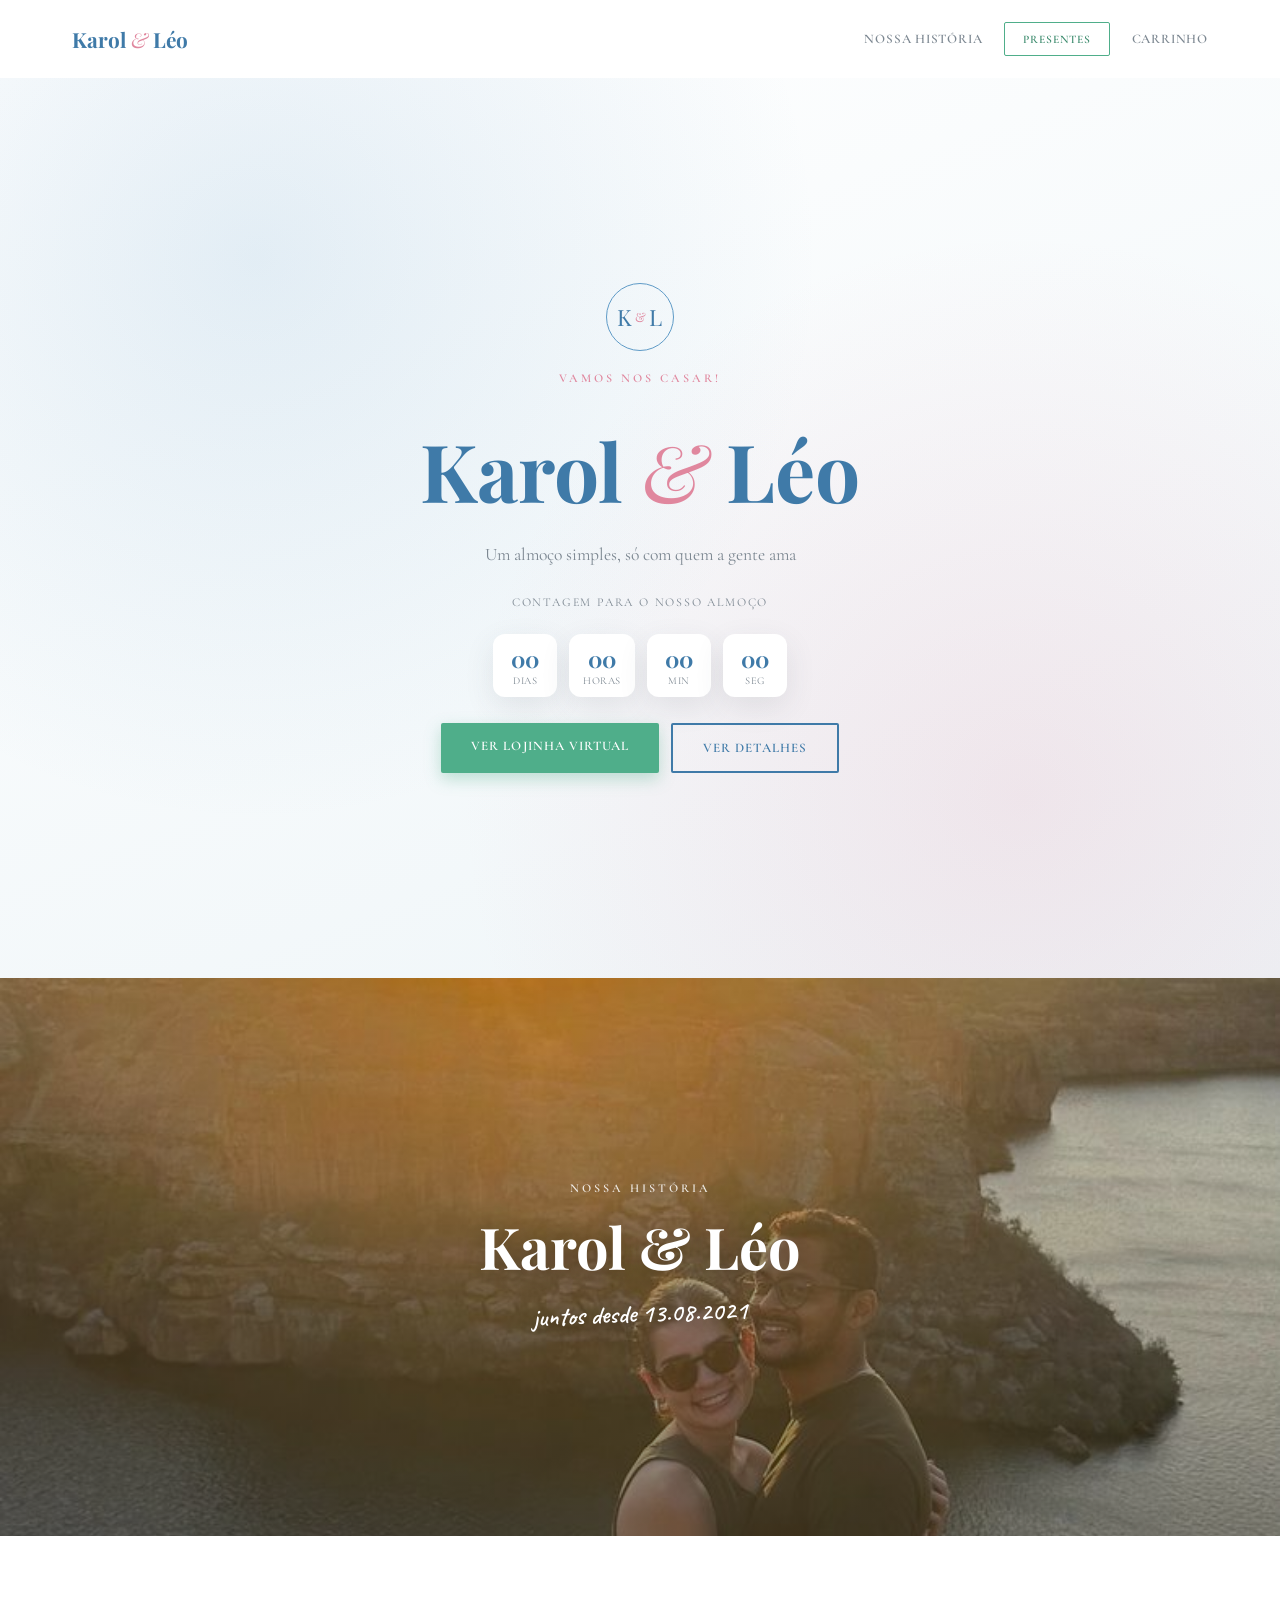
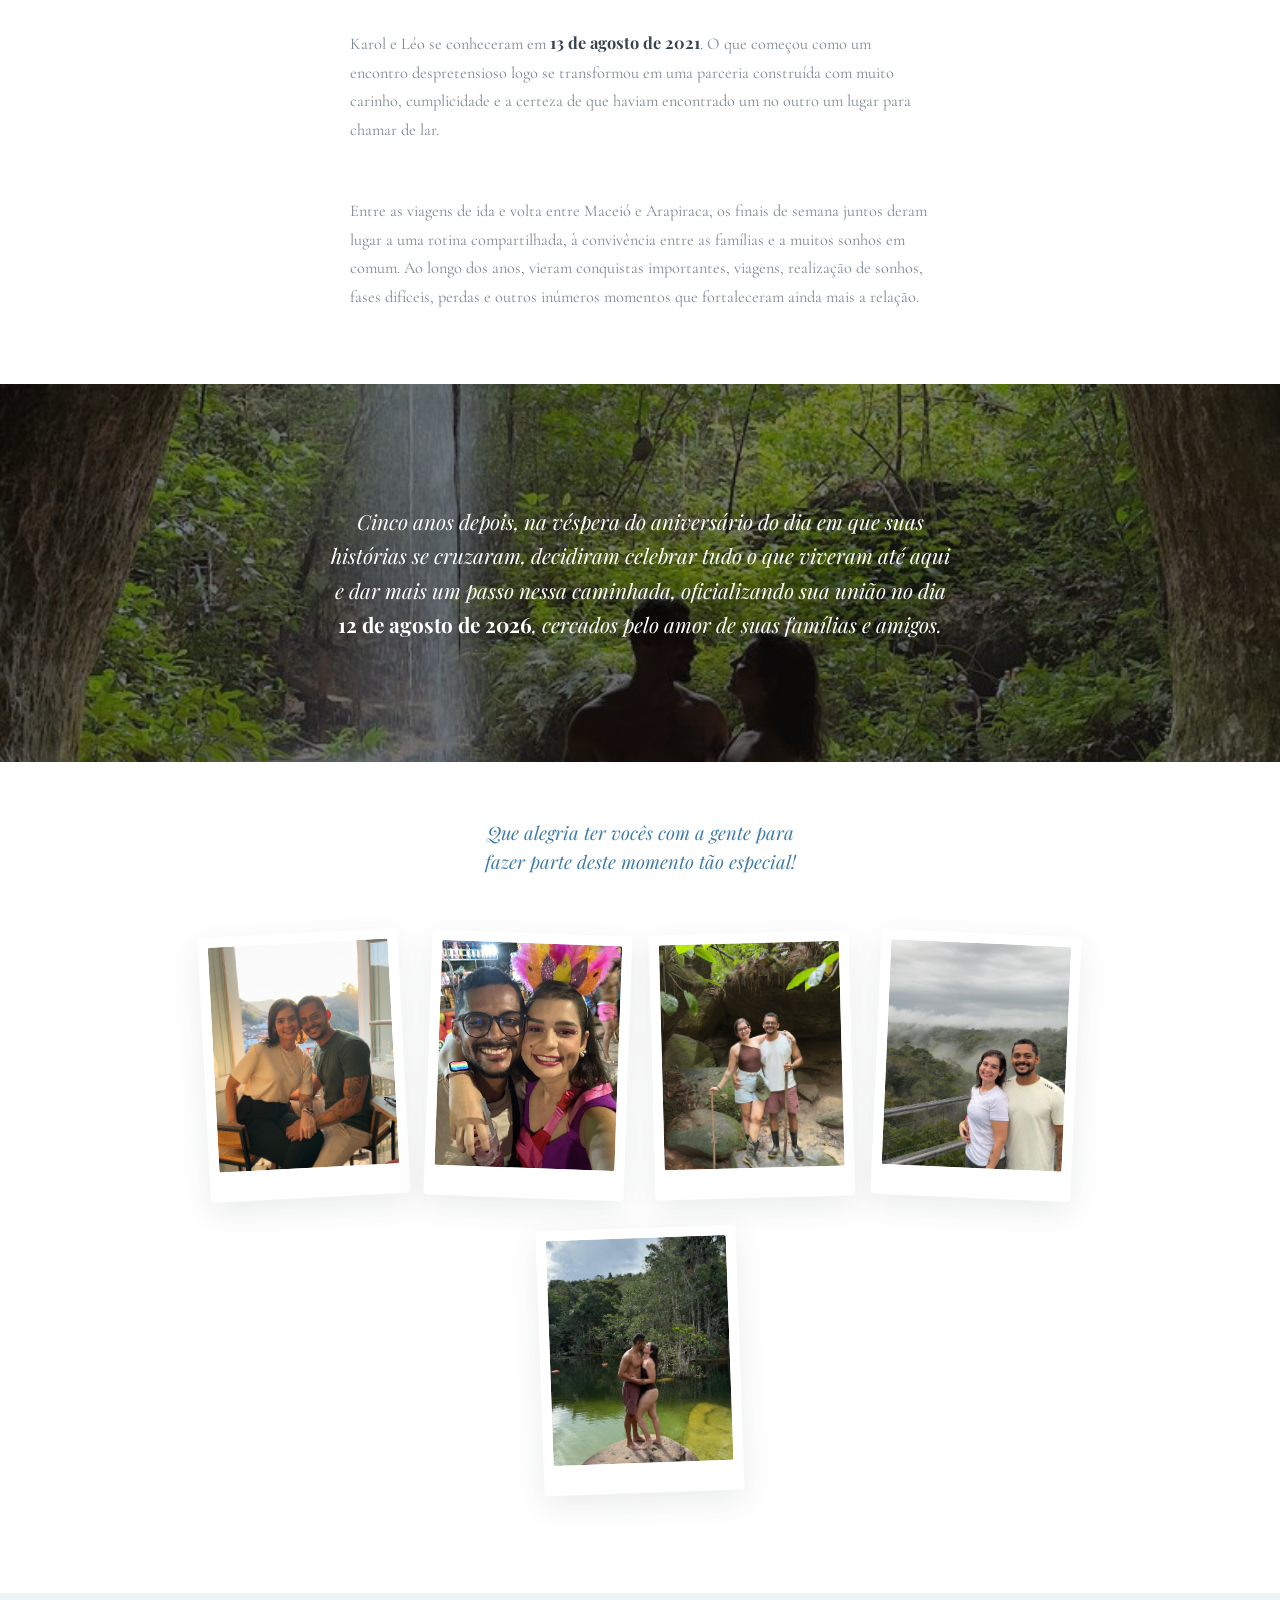
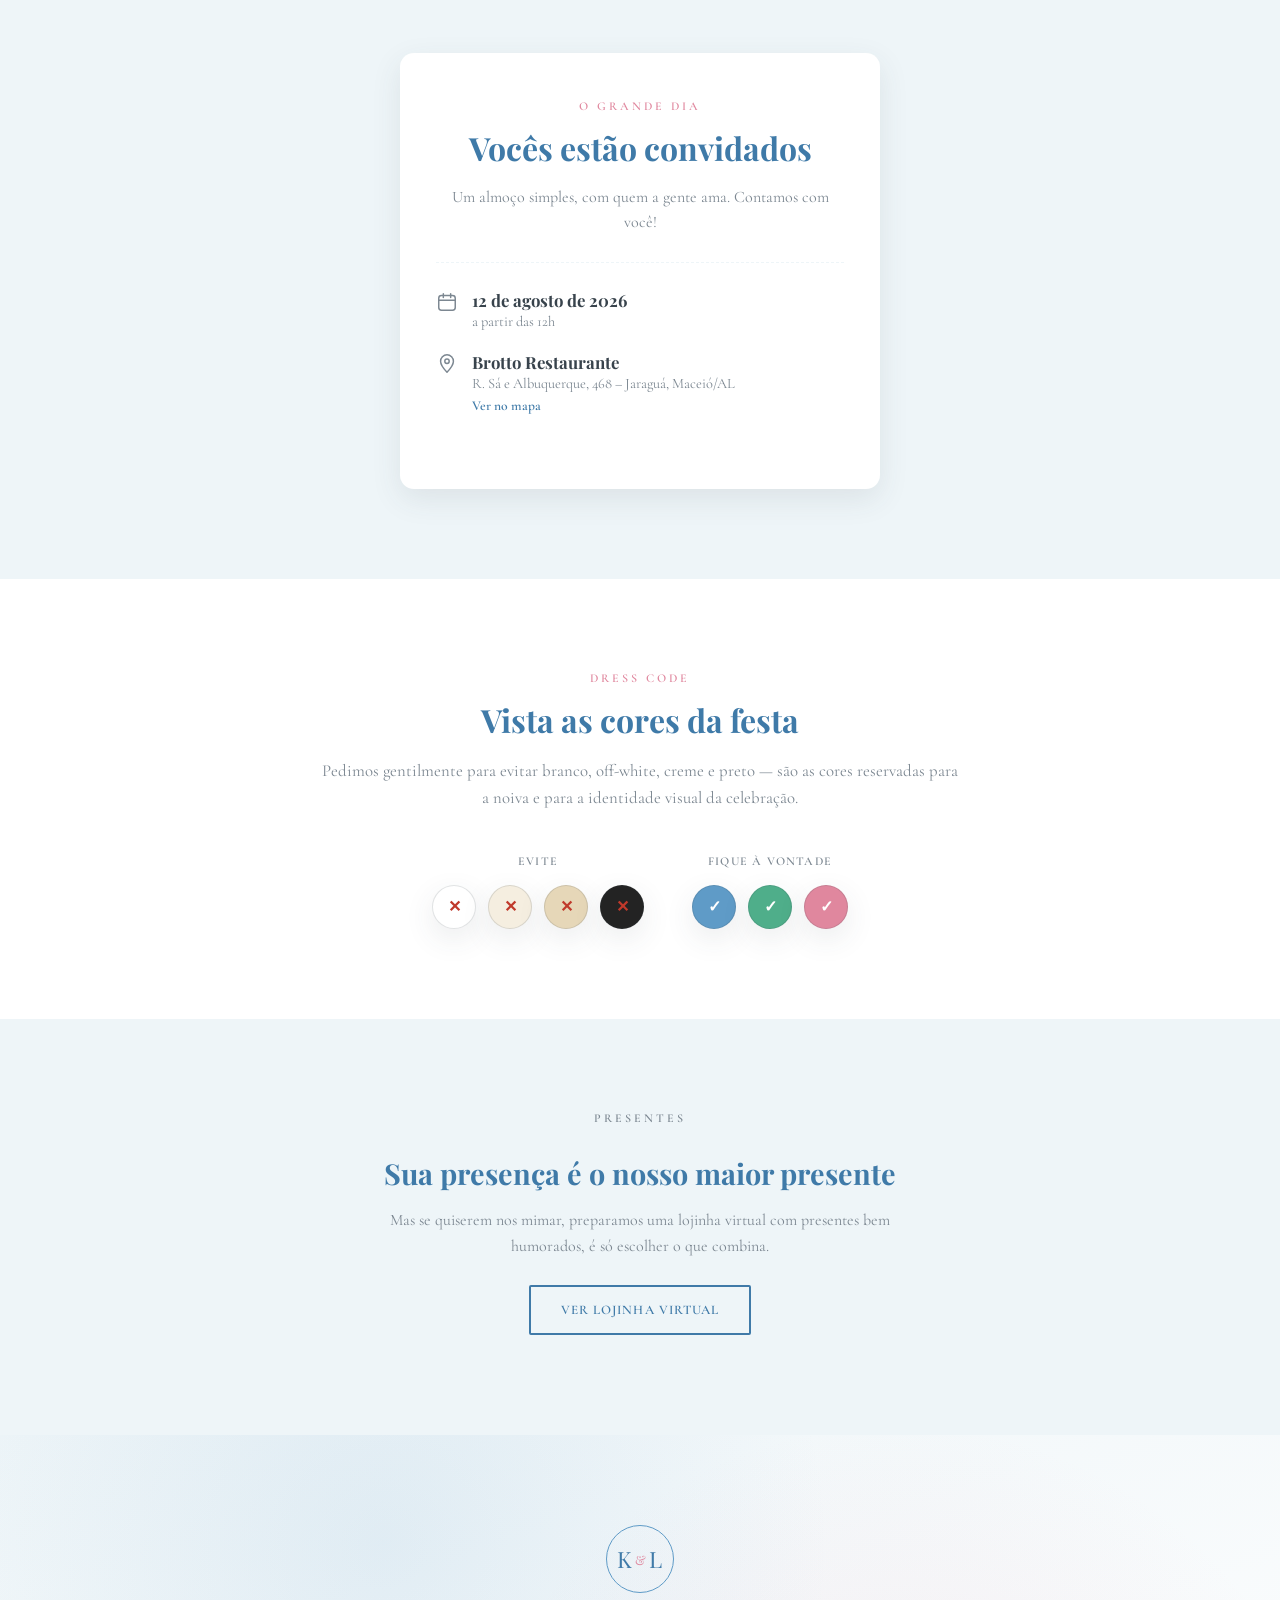
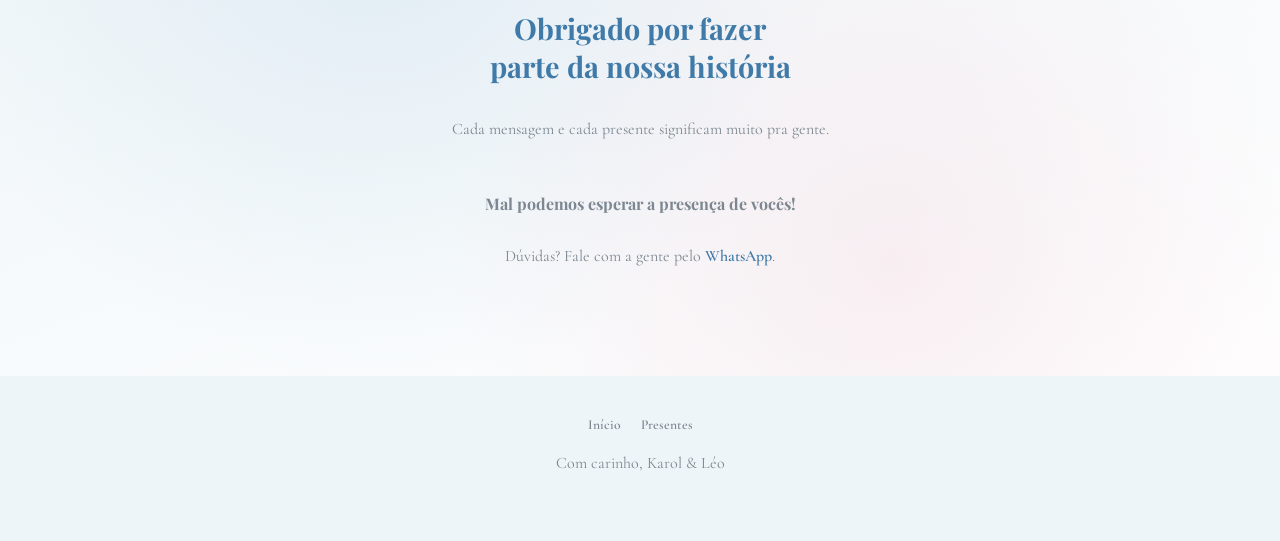
==== karol-e-leo/index.html @ 7bde27c4 "Ajustes finais: fonte Cormorant Garamond, paleta original e preços dos presentes Troca a fonte do co" ====
<!DOCTYPE html>
<html lang="pt-BR">
<head>
  <meta charset="UTF-8" />
  <meta name="viewport" content="width=device-width, initial-scale=1.0" />
  <title>Karol & Léo | Vamos comemorar juntos</title>
  <link rel="preconnect" href="https://fonts.googleapis.com">
  <link href="https://fonts.googleapis.com/css2?family=Caveat:wght@600;700&family=Playfair+Display:wght@600;700&family=Cormorant+Garamond:wght@400;500;600;700&display=swap" rel="stylesheet">
  <link rel="stylesheet" href="styles.css" />
</head>
<body>

  <nav class="site-nav">
    <a class="site-nav__brand" href="index.html">Karol <span>&amp;</span> Léo</a>
    <div class="site-nav__links">
      <a href="#historia">Nossa história</a>
      <a href="presentes.html" class="btn btn--nav">Presentes</a>
      <a href="carrinho.html" class="cart-link" aria-label="Carrinho de presentes">
        Carrinho<span class="cart-badge" id="cart-badge" hidden>0</span>
      </a>
    </div>
  </nav>

  <!-- ===================== HERO ===================== -->
  <header class="hero">
    <div class="hero__overlay">
      <span class="hero__monogram" aria-hidden="true">K <span>&amp;</span> L</span>
      <p class="hero__eyebrow">Vamos nos casar!</p>
      <h1 class="hero__names">Karol <span class="hero__amp">&amp;</span> Léo</h1>
      <p class="hero__date">Um almoço simples, só com quem a gente ama</p>

      <p class="countdown__label">Contagem para o nosso almoço</p>
      <div id="countdown" class="countdown">
        <div class="countdown__box"><span id="cd-dias">00</span><small>dias</small></div>
        <div class="countdown__box"><span id="cd-horas">00</span><small>horas</small></div>
        <div class="countdown__box"><span id="cd-min">00</span><small>min</small></div>
        <div class="countdown__box"><span id="cd-seg">00</span><small>seg</small></div>
      </div>

      <div class="hero__actions">
        <a href="presentes.html" class="btn btn--primary">Ver lojinha virtual</a>
        <a href="#convite" class="btn btn--ghost">Ver detalhes</a>
      </div>
    </div>
  </header>

  <!-- ===================== NOSSA HISTÓRIA ===================== -->
  <section class="story" id="historia">
    <div class="story__hero" style="background-image: url('images/historia-03.jpg');">
      <div class="story__hero-scrim">
        <p class="section-eyebrow section-eyebrow--light">Nossa história</p>
        <h2 class="story__hero-title">Karol &amp; Léo</h2>
        <p class="story__since">juntos desde 13.08.2021</p>
      </div>
    </div>

    <div class="story__narrative">
      <p>Karol e Léo se conheceram em <strong>13 de agosto de 2021</strong>. O que começou como um encontro despretensioso logo se transformou em uma parceria construída com muito carinho, cumplicidade e a certeza de que haviam encontrado um no outro um lugar para chamar de lar.</p>
      <p>Entre as viagens de ida e volta entre Maceió e Arapiraca, os finais de semana juntos deram lugar a uma rotina compartilhada, à convivência entre as famílias e a muitos sonhos em comum. Ao longo dos anos, vieram conquistas importantes, viagens, realização de sonhos, fases difíceis, perdas e outros inúmeros momentos que fortaleceram ainda mais a relação.</p>
    </div>

    <div class="story__quote" style="background-image: url('images/historia-02.jpg');">
      <div class="story__quote-scrim">
        <p class="story__quote-text">Cinco anos depois, na véspera do aniversário do dia em que suas histórias se cruzaram, decidiram celebrar tudo o que viveram até aqui e dar mais um passo nessa caminhada, oficializando sua união no dia <strong>12 de agosto de 2026</strong>, cercados pelo amor de suas famílias e amigos.</p>
      </div>
    </div>

    <p class="story__thanks">Que alegria ter vocês com a gente para fazer parte deste momento tão especial!</p>

    <div class="story__gallery">
      <figure class="story__photo"><img src="images/historia-01.jpg" alt="Karol e Léo" /></figure>
      <figure class="story__photo"><img src="images/historia-04.jpg" alt="Karol e Léo" /></figure>
      <figure class="story__photo"><img src="images/historia-05.jpg" alt="Karol e Léo" /></figure>
      <figure class="story__photo"><img src="images/historia-06.jpg" alt="Karol e Léo" /></figure>
      <figure class="story__photo"><img src="images/historia-07.jpg" alt="Karol e Léo" /></figure>
    </div>
  </section>

  <!-- ===================== CONVITE / INFORMAÇÕES ===================== -->
  <section class="invite" id="convite">
    <div class="invite__card">
      <p class="section-eyebrow">O grande dia</p>
      <h2>Vocês estão convidados</h2>
      <p class="invite__lead">Um almoço simples, com quem a gente ama. Contamos com você!</p>

      <div class="invite__divider" aria-hidden="true"></div>

      <ul class="invite__details">
        <li class="invite__detail">
          <span class="invite__icon">
            <svg viewBox="0 0 24 24" width="22" height="22" fill="none" stroke="currentColor" stroke-width="1.6" stroke-linecap="round" stroke-linejoin="round" aria-hidden="true">
              <rect x="3" y="5" width="18" height="16" rx="3"></rect>
              <line x1="3" y1="10" x2="21" y2="10"></line>
              <line x1="8" y1="3" x2="8" y2="7"></line>
              <line x1="16" y1="3" x2="16" y2="7"></line>
            </svg>
          </span>
          <div>
            <strong>12 de agosto de 2026</strong>
            <span>a partir das 12h</span>
          </div>
        </li>

        <li class="invite__detail">
          <span class="invite__icon">
            <svg viewBox="0 0 24 24" width="22" height="22" fill="none" stroke="currentColor" stroke-width="1.6" stroke-linecap="round" stroke-linejoin="round" aria-hidden="true">
              <path d="M12 21s7-7.2 7-12a7 7 0 1 0-14 0c0 4.8 7 12 7 12z"></path>
              <circle cx="12" cy="9" r="2.4"></circle>
            </svg>
          </span>
          <div>
            <strong>Brotto Restaurante</strong>
            <span>R. Sá e Albuquerque, 468 – Jaraguá, Maceió/AL</span><br />
            <a class="invite__map-link" href="https://www.google.com/maps/search/?api=1&query=Brotto%20Restaurante%2C%20R.%20S%C3%A1%20e%20Albuquerque%2C%20468%2C%20Jaragu%C3%A1%2C%20Macei%C3%B3%20-%20AL" target="_blank" rel="noopener">Ver no mapa</a>
          </div>
        </li>
      </ul>
    </div>
  </section>

  <!-- ===================== DRESS CODE ===================== -->
  <section class="dresscode">
    <div class="dresscode__content">
      <p class="section-eyebrow">Dress code</p>
      <h2>Vista as cores da festa</h2>
      <p class="dresscode__lead">
        Pedimos gentilmente para evitar branco, off-white, creme e preto —
        são as cores reservadas para a noiva e para a identidade visual da
        celebração.
      </p>

      <div class="dresscode__swatches">
        <div class="swatch-group">
          <p class="swatch-group__label">Evite</p>
          <div class="swatch-row">
            <span class="swatch swatch--avoid" style="--sw:#ffffff" title="Branco">✕</span>
            <span class="swatch swatch--avoid" style="--sw:#f5eee0" title="Off-white">✕</span>
            <span class="swatch swatch--avoid" style="--sw:#e6d7b8" title="Creme">✕</span>
            <span class="swatch swatch--avoid" style="--sw:#232323" title="Preto">✕</span>
          </div>
        </div>
        <div class="swatch-group">
          <p class="swatch-group__label">Fique à vontade</p>
          <div class="swatch-row">
            <span class="swatch" style="--sw:var(--sky)" title="Azul claro">✓</span>
            <span class="swatch" style="--sw:var(--mint)" title="Verde">✓</span>
            <span class="swatch" style="--sw:var(--blush)" title="Rosa">✓</span>
          </div>
        </div>
      </div>
    </div>
  </section>

  <!-- ===================== TEASER PRESENTES ===================== -->
  <section class="presentes-teaser">
    <div class="presentes-teaser__content">
      <p class="section-eyebrow">Presentes</p>
      <h2>Sua presença é o nosso maior presente</h2>
      <p>Mas se quiserem nos mimar, preparamos uma lojinha virtual com presentes bem humorados, é só escolher o que combina.</p>
      <a href="presentes.html" class="btn btn--ghost">Ver lojinha virtual</a>
    </div>
  </section>

  <!-- ===================== AGRADECIMENTO ===================== -->
  <section class="closing">
    <div class="closing__content">
      <span class="closing__monogram" aria-hidden="true">K <span>&amp;</span> L</span>
      <h2>Obrigado por fazer parte da nossa história</h2>
      <p>Cada mensagem e cada presente significam muito pra gente.</p>
      <p class="closing__highlight">Mal podemos esperar a presença de vocês!</p>
      <p class="closing__contact">Dúvidas? Fale com a gente pelo <a href="https://wa.me/5582999494414" target="_blank" rel="noopener">WhatsApp</a>.</p>
    </div>
  </section>

  <!-- ===================== RODAPÉ ===================== -->
  <footer class="footer">
    <div class="footer__links">
      <a href="index.html">Início</a>
      <a href="presentes.html">Presentes</a>
    </div>
    <p>Com carinho, Karol &amp; Léo</p>
  </footer>

  <script src="cart.js"></script>
  <script src="config.js"></script>
  <script src="home.js"></script>
</body>
</html>
---- karol-e-leo/styles.css ----
:root {
  --sky: #5f9bc7;
  --sky-dark: #3f7aa8;
  --blush: #e0879e;
  --mint: #4fae8a;
  --mint-dark: #3c8b6d;
  --paper: #ffffff;
  --paper-dark: #eef5f8;
  --ink: #38434c;
  --ink-light: #7c8791;
  --white: #ffffff;
  --radius: 10px;
  --shadow: 0 10px 30px rgba(56, 67, 76, 0.1);
  font-size: 16px;
}

@media (prefers-color-scheme: dark) {
  :root {
    --paper: #141b20;
    --paper-dark: #1b242a;
    --ink: #eef3f6;
    --ink-light: #a7b3bc;
    --white: #1e282e;
    --sky: #8dc3ea;
    --sky-dark: #a9d3f0;
    --blush: #f0a6b8;
    --mint: #6fd0ac;
    --mint-dark: #8adcc0;
    --shadow: 0 10px 30px rgba(0, 0, 0, 0.45);
  }
}

:root[data-theme="dark"] {
  --paper: #141b20;
  --paper-dark: #1b242a;
  --ink: #eef3f6;
  --ink-light: #a7b3bc;
  --white: #1e282e;
  --sky: #8dc3ea;
  --sky-dark: #a9d3f0;
  --blush: #f0a6b8;
  --mint: #6fd0ac;
  --mint-dark: #8adcc0;
  --shadow: 0 10px 30px rgba(0, 0, 0, 0.45);
}

:root[data-theme="light"] {
  --paper: #ffffff;
  --paper-dark: #eef5f8;
  --ink: #38434c;
  --ink-light: #7c8791;
  --white: #ffffff;
  --sky: #5f9bc7;
  --sky-dark: #3f7aa8;
  --blush: #e0879e;
  --mint: #4fae8a;
  --mint-dark: #3c8b6d;
  --shadow: 0 10px 30px rgba(56, 67, 76, 0.1);
}

* { box-sizing: border-box; }

/* Garante que o atributo hidden vença qualquer display:flex/block
   declarado nas classes desses componentes (carrinho, confirmação,
   pagamento) — sem isso, os estados "concluído" apareciam antes da
   hora. */
[hidden] { display: none !important; }

body {
  margin: 0;
  font-family: 'Cormorant Garamond', serif;
  color: var(--ink);
  background: var(--paper);
  -webkit-font-smoothing: antialiased;
}

h1, h2, h3 {
  font-family: 'Playfair Display', serif;
  margin: 0;
}

p { line-height: 1.6; }

/* ===================== NAVEGAÇÃO ===================== */
.site-nav {
  display: flex;
  align-items: center;
  justify-content: space-between;
  flex-wrap: wrap;
  gap: 14px;
  padding: 22px 32px;
  max-width: 1200px;
  margin: 0 auto;
}

.site-nav__brand {
  font-family: 'Playfair Display', serif;
  font-size: 1.3rem;
  font-weight: 700;
  color: var(--sky-dark);
  text-decoration: none;
}

.site-nav__brand span {
  color: var(--blush);
  font-style: italic;
  font-weight: 400;
}

.site-nav__links {
  display: flex;
  align-items: center;
  gap: 22px;
  flex-wrap: wrap;
}

.site-nav__links a:not(.btn) {
  color: var(--ink-light);
  text-decoration: none;
  font-size: 0.82rem;
  font-weight: 600;
  text-transform: uppercase;
  letter-spacing: 0.06em;
}

.site-nav__links a:not(.btn):hover { color: var(--sky-dark); }

.site-nav__back {
  color: var(--ink-light);
  text-decoration: none;
  font-size: 0.82rem;
  font-weight: 600;
  text-transform: uppercase;
  letter-spacing: 0.06em;
}

.site-nav__back:hover { color: var(--sky-dark); }

.cart-link {
  position: relative;
  display: inline-flex;
  text-decoration: none;
  font-size: 0.82rem;
  font-weight: 600;
  text-transform: uppercase;
  letter-spacing: 0.06em;
  color: var(--ink-light);
}

.cart-link:hover { color: var(--sky-dark); }

.cart-badge {
  position: absolute;
  top: -8px;
  right: -12px;
  background: var(--blush);
  color: var(--white);
  font-size: 0.65rem;
  font-weight: 700;
  min-width: 18px;
  height: 18px;
  border-radius: 999px;
  display: flex;
  align-items: center;
  justify-content: center;
  padding: 0 4px;
}

/* ===================== HERO ===================== */
.hero {
  min-height: 100vh;
  display: flex;
  align-items: center;
  justify-content: center;
  text-align: center;
  padding: 32px 20px;
  background:
    radial-gradient(circle at 20% 20%, rgba(95,155,199,0.16), transparent 45%),
    radial-gradient(circle at 80% 80%, rgba(224,135,158,0.16), transparent 45%),
    linear-gradient(160deg, var(--paper) 0%, var(--paper-dark) 100%);
}

.hero__overlay {
  max-width: 640px;
  display: flex;
  flex-direction: column;
  align-items: center;
  gap: 18px;
}

.hero__monogram,
.closing__monogram {
  font-family: 'Playfair Display', serif;
  font-size: 1.4rem;
  letter-spacing: 0.05em;
  color: var(--sky-dark);
  border: 1.5px solid var(--sky);
  border-radius: 50%;
  width: 68px;
  height: 68px;
  display: flex;
  align-items: center;
  justify-content: center;
}

.hero__monogram span,
.closing__monogram span {
  color: var(--blush);
  font-size: 0.8rem;
  margin: 0 2px;
}

.hero__eyebrow,
.section-eyebrow {
  letter-spacing: 0.25em;
  text-transform: uppercase;
  font-size: 0.75rem;
  color: var(--blush);
  font-weight: 600;
  margin: 0 0 10px;
  text-align: center;
}

.hero__names {
  font-size: clamp(2.8rem, 8vw, 5rem);
  color: var(--sky-dark);
}

.hero__amp {
  color: var(--blush);
  font-style: italic;
  font-weight: 400;
}

.hero__date {
  font-size: 1.1rem;
  color: var(--ink-light);
  margin: 0;
}

.countdown__label {
  font-size: 0.75rem;
  text-transform: uppercase;
  letter-spacing: 0.15em;
  color: var(--ink-light);
  margin: 6px 0 0;
}

.countdown {
  display: flex;
  gap: 12px;
  margin-top: 4px;
}

.countdown__box {
  background: var(--white);
  border-radius: 12px;
  padding: 10px 14px;
  min-width: 64px;
  box-shadow: var(--shadow);
  display: flex;
  flex-direction: column;
  align-items: center;
}

.countdown__box span {
  font-size: 1.4rem;
  font-weight: 700;
  color: var(--sky-dark);
  font-family: 'Playfair Display', serif;
}

.countdown__box small {
  font-size: 0.65rem;
  color: var(--ink-light);
  text-transform: uppercase;
  letter-spacing: 0.05em;
}

.hero__actions {
  display: flex;
  gap: 12px;
  flex-wrap: wrap;
  justify-content: center;
  margin-top: 8px;
}

/* ===================== BUTTONS ===================== */
.btn {
  display: inline-block;
  border: none;
  cursor: pointer;
  font-family: 'Cormorant Garamond', serif;
  font-weight: 600;
  text-transform: uppercase;
  letter-spacing: 0.08em;
  border-radius: 2px;
  padding: 15px 30px;
  font-size: 0.82rem;
  text-decoration: none;
  transition: transform 0.15s ease, box-shadow 0.15s ease, background 0.15s ease;
}

.btn:hover { transform: translateY(-2px); }

.btn--ghost {
  background: transparent;
  color: var(--sky-dark);
  border: 2px solid var(--sky-dark);
}

.btn--ghost:hover { background: var(--sky-dark); color: var(--white); }

.btn--primary {
  background: var(--mint);
  color: var(--white);
  box-shadow: 0 6px 16px rgba(79, 174, 138, 0.35);
}

.btn--primary:hover { background: var(--mint-dark); }

.btn--nav {
  background: transparent;
  color: var(--mint-dark);
  border: 1.5px solid var(--mint);
  padding: 9px 18px;
  font-size: 0.72rem;
}

.btn--nav:hover { background: var(--mint); color: var(--white); }

.btn--link {
  background: none;
  color: var(--ink-light);
  text-decoration: underline;
  padding: 8px;
}

.btn--block {
  display: block;
  width: 100%;
  text-align: center;
}

/* ===================== NOSSA HISTÓRIA ===================== */
.story {
  padding-bottom: 100px;
  background: var(--white);
  overflow: hidden;
}

.story__hero {
  position: relative;
  min-height: 62vh;
  background-size: cover;
  background-position: center;
  margin-bottom: 76px;
}

.story__hero-scrim {
  min-height: 62vh;
  display: flex;
  flex-direction: column;
  align-items: center;
  justify-content: center;
  text-align: center;
  padding: 40px 20px;
  background: linear-gradient(190deg, rgba(24,20,18,0.18) 10%, rgba(24,20,18,0.55) 100%);
}

.section-eyebrow--light {
  color: rgba(255, 255, 255, 0.88);
}

.story__hero-title {
  font-family: 'Playfair Display', serif;
  color: var(--white);
  font-size: clamp(2.4rem, 7vw, 3.6rem);
  margin: 0 0 10px;
  text-shadow: 0 2px 24px rgba(0, 0, 0, 0.35);
}

.story__since {
  font-family: 'Caveat', cursive;
  font-size: 1.6rem;
  font-weight: 600;
  color: var(--white);
  transform: rotate(-2deg);
  margin: 0;
  text-shadow: 0 2px 14px rgba(0, 0, 0, 0.3);
}

.story__narrative {
  max-width: 620px;
  margin: 0 auto;
  padding: 0 20px;
  display: flex;
  flex-direction: column;
  gap: 20px;
}

.story__narrative p {
  color: var(--ink-light);
  font-size: 1.02rem;
  line-height: 1.75;
}

.story__narrative strong {
  color: var(--ink);
  font-family: 'Playfair Display', serif;
}

.story__quote {
  position: relative;
  min-height: 42vh;
  background-size: cover;
  background-position: center;
  margin: 56px 0;
  display: flex;
}

.story__quote-scrim {
  flex: 1;
  min-height: 42vh;
  display: flex;
  align-items: center;
  justify-content: center;
  padding: 48px 24px;
  background: rgba(20, 18, 17, 0.52);
}

.story__quote-text {
  max-width: 640px;
  text-align: center;
  color: var(--white);
  font-family: 'Playfair Display', serif;
  font-style: italic;
  font-size: 1.3rem;
  line-height: 1.65;
  text-wrap: balance;
  text-shadow: 0 2px 18px rgba(0, 0, 0, 0.3);
}

.story__quote-text strong {
  font-style: normal;
  font-weight: 700;
}

.story__thanks {
  max-width: 560px;
  margin: 0 auto;
  padding: 0 20px;
  text-align: center;
  font-family: 'Playfair Display', serif;
  font-style: italic;
  font-size: 1.15rem;
  color: var(--sky-dark);
  text-wrap: balance;
}

.story__gallery {
  display: flex;
  flex-wrap: wrap;
  justify-content: center;
  gap: 30px 24px;
  max-width: 1000px;
  margin: 56px auto 0;
  padding: 0 20px;
}

.story__photo {
  margin: 0;
  background: var(--white);
  padding: 10px 10px 30px;
  box-shadow: var(--shadow);
  border-radius: 4px;
  width: 200px;
  transition: transform 0.2s ease, box-shadow 0.2s ease;
}

.story__photo:hover {
  transform: rotate(0deg) scale(1.03) !important;
  box-shadow: 0 16px 34px rgba(56, 67, 76, 0.2);
}

.story__photo img {
  width: 100%;
  aspect-ratio: 4 / 5;
  object-fit: cover;
  display: block;
  border-radius: 2px;
  background: var(--paper-dark);
}

.story__gallery .story__photo:nth-child(1) { transform: rotate(-3deg); }
.story__gallery .story__photo:nth-child(2) { transform: rotate(2deg); }
.story__gallery .story__photo:nth-child(3) { transform: rotate(-1.5deg); }
.story__gallery .story__photo:nth-child(4) { transform: rotate(2.5deg); }
.story__gallery .story__photo:nth-child(5) { transform: rotate(-2deg); }

@media (max-width: 600px) {
  .story__photo { width: 42%; }
  .story__hero, .story__hero-scrim { min-height: 52vh; }
  .story__quote, .story__quote-scrim { min-height: 34vh; }
}

/* ===================== CONVITE ===================== */
.invite {
  padding: 60px 20px 90px;
  display: flex;
  justify-content: center;
  background: var(--paper-dark);
}

.invite__card {
  background: var(--white);
  border-radius: 14px;
  box-shadow: var(--shadow);
  padding: 44px 36px;
  max-width: 480px;
  width: 100%;
  text-align: center;
}

.invite__card h2 {
  color: var(--sky-dark);
  font-size: 2rem;
  margin-bottom: 12px;
  text-wrap: balance;
}

.invite__lead {
  color: var(--ink-light);
  font-size: 1rem;
}

.invite__divider {
  border-top: 1.5px dashed var(--paper-dark);
  margin: 26px 0;
}

.invite__details {
  list-style: none;
  padding: 0;
  margin: 0 0 30px;
  display: flex;
  flex-direction: column;
  gap: 20px;
}

.invite__detail {
  display: flex;
  gap: 14px;
  align-items: flex-start;
  text-align: left;
}

.invite__icon {
  color: var(--sky-dark);
  flex-shrink: 0;
  margin-top: 2px;
}

.invite__detail strong {
  display: block;
  font-family: 'Playfair Display', serif;
  color: var(--ink);
  font-size: 1.05rem;
}

.invite__detail span {
  color: var(--ink-light);
  font-size: 0.9rem;
}

.invite__map-link {
  display: inline-block;
  margin-top: 4px;
  color: var(--sky-dark);
  font-size: 0.85rem;
  font-weight: 600;
  text-decoration: none;
}

.invite__map-link:hover { text-decoration: underline; }

/* ===================== DRESS CODE ===================== */
.dresscode {
  padding: 90px 20px;
  background: var(--white);
  text-align: center;
}

.dresscode__content {
  max-width: 640px;
  margin: 0 auto;
}

.dresscode__content h2 {
  color: var(--sky-dark);
  font-size: 2rem;
  margin-bottom: 14px;
  text-wrap: balance;
}

.dresscode__lead {
  color: var(--ink-light);
  font-size: 1.05rem;
  margin-bottom: 40px;
}

.dresscode__swatches {
  display: flex;
  gap: 48px;
  justify-content: center;
  flex-wrap: wrap;
}

.swatch-group__label {
  text-transform: uppercase;
  letter-spacing: 0.1em;
  font-size: 0.75rem;
  color: var(--ink-light);
  margin: 0 0 14px;
  font-weight: 600;
}

.swatch-row {
  display: flex;
  gap: 12px;
  justify-content: center;
}

.swatch {
  width: 44px;
  height: 44px;
  border-radius: 50%;
  display: flex;
  align-items: center;
  justify-content: center;
  font-size: 1rem;
  font-weight: 700;
  background: var(--sw);
  border: 1px solid rgba(56, 67, 76, 0.15);
  box-shadow: var(--shadow);
  color: var(--white);
}

.swatch--avoid { color: #c0392b; }

/* ===================== TEASER PRESENTES ===================== */
.presentes-teaser {
  padding: 90px 20px 100px;
  text-align: center;
  background: var(--paper-dark);
}

.presentes-teaser__content {
  max-width: 560px;
  margin: 0 auto;
}

.presentes-teaser h2 {
  color: var(--sky-dark);
  font-size: 1.8rem;
  margin-bottom: 14px;
  text-wrap: balance;
}

.presentes-teaser p {
  color: var(--ink-light);
  margin-bottom: 26px;
}

/* ===================== AGRADECIMENTO ===================== */
.closing {
  padding: 90px 20px;
  text-align: center;
  background:
    radial-gradient(circle at 30% 20%, rgba(95,155,199,0.12), transparent 45%),
    radial-gradient(circle at 70% 80%, rgba(224,135,158,0.12), transparent 45%),
    linear-gradient(160deg, var(--paper-dark) 0%, var(--paper) 100%);
}

.closing__content {
  max-width: 520px;
  margin: 0 auto;
  display: flex;
  flex-direction: column;
  align-items: center;
  gap: 16px;
}

.closing__content h2 {
  color: var(--sky-dark);
  font-size: 1.8rem;
  text-wrap: balance;
}

.closing__content p {
  color: var(--ink-light);
  font-size: 1rem;
}

.closing__highlight {
  font-family: 'Playfair Display', serif;
  color: var(--sky-dark);
  font-size: 1.3rem;
  font-weight: 700;
  text-wrap: balance;
}

.closing__contact {
  font-size: 0.85rem;
  color: var(--ink-light);
  margin-top: -4px;
}

.closing__contact a {
  color: var(--sky-dark);
  font-weight: 600;
  text-decoration: none;
}

.closing__contact a:hover {
  text-decoration: underline;
}

/* ===================== GIFTS ===================== */
.gifts {
  padding: 80px 20px 100px;
  max-width: 1200px;
  margin: 0 auto;
}

.gifts__title {
  text-align: center;
  color: var(--sky-dark);
  font-size: 2.2rem;
}

.gifts__subtitle {
  text-align: center;
  color: var(--ink-light);
  margin-top: 10px;
  margin-bottom: 50px;
}

.gifts__grid {
  display: grid;
  grid-template-columns: repeat(auto-fill, minmax(240px, 1fr));
  gap: 24px;
}

.gift-card {
  background: var(--white);
  border-radius: var(--radius);
  overflow: hidden;
  text-align: center;
  box-shadow: var(--shadow);
  display: flex;
  flex-direction: column;
  transition: transform 0.2s ease, box-shadow 0.2s ease;
  border: 2px solid transparent;
}

.gift-card:hover {
  transform: translateY(-6px);
  border-color: var(--sky);
}

.gift-card__visual {
  position: relative;
  aspect-ratio: 5 / 4;
  background: var(--paper-dark);
}

.gift-card__img {
  width: 100%;
  height: 100%;
  object-fit: cover;
  display: block;
}

.gift-card__caption {
  position: absolute;
  left: 0;
  right: 0;
  bottom: 0;
  margin: 0;
  background: rgba(20, 24, 28, 0.62);
  color: #fff;
  text-transform: uppercase;
  font-weight: 800;
  font-size: 0.7rem;
  letter-spacing: 0.02em;
  line-height: 1.3;
  padding: 8px 10px;
}

.gift-card__body {
  padding: 18px 20px 22px;
  display: flex;
  flex-direction: column;
  align-items: center;
  gap: 8px;
}

.gift-card__title {
  font-family: 'Playfair Display', serif;
  font-size: 1.05rem;
  color: var(--ink);
  min-height: 48px;
  display: flex;
  align-items: center;
}

.gift-card__desc {
  font-size: 0.85rem;
  color: var(--ink-light);
  min-height: 56px;
}

.gift-card__price {
  font-weight: 700;
  color: var(--blush);
  font-size: 1.15rem;
  margin-top: 4px;
}

.gift-card__btn {
  margin-top: 8px;
  background: var(--mint);
  color: var(--white);
  border: none;
  border-radius: 2px;
  padding: 11px 22px;
  font-weight: 600;
  text-transform: uppercase;
  letter-spacing: 0.06em;
  cursor: pointer;
  font-size: 0.72rem;
  min-width: 130px;
  transition: background 0.15s ease;
}

.gift-card__btn:hover { background: var(--mint-dark); }

/* ===================== FOOTER ===================== */
.footer {
  text-align: center;
  padding: 40px 20px 60px;
  color: var(--ink-light);
  background: var(--paper-dark);
}

.footer__links {
  display: flex;
  gap: 20px;
  justify-content: center;
  flex-wrap: wrap;
  margin-bottom: 18px;
}

.footer__links a {
  color: var(--ink-light);
  text-decoration: none;
  font-size: 0.85rem;
  font-weight: 600;
}

.footer__links a:hover { color: var(--sky-dark); }

.footer p { margin: 4px 0; }
.footer__small { font-size: 0.8rem; opacity: 0.8; }

.field {
  display: flex;
  flex-direction: column;
  gap: 6px;
  font-size: 0.85rem;
  color: var(--ink-light);
  text-align: left;
}

.field input, .field textarea {
  font-family: 'Cormorant Garamond', serif;
  border: 1.5px solid var(--paper-dark);
  border-radius: 10px;
  padding: 10px 12px;
  font-size: 0.95rem;
  color: var(--ink);
  resize: none;
}

.field input:focus, .field textarea:focus {
  outline: none;
  border-color: var(--sky);
}

/* ===================== CARRINHO ===================== */
.cart-page {
  padding: 30px 20px 100px;
  max-width: 640px;
  margin: 0 auto;
}

.cart-page__title {
  text-align: center;
  color: var(--sky-dark);
  font-size: 2rem;
  margin-bottom: 40px;
}

.cart-empty {
  text-align: center;
  background: var(--white);
  border-radius: var(--radius);
  box-shadow: var(--shadow);
  padding: 48px 24px;
  color: var(--ink-light);
  display: flex;
  flex-direction: column;
  align-items: center;
  gap: 18px;
}


.cart-list {
  list-style: none;
  margin: 0 0 28px;
  padding: 0;
  display: flex;
  flex-direction: column;
  gap: 14px;
}

.cart-item {
  display: flex;
  align-items: center;
  gap: 14px;
  background: var(--white);
  border-radius: 14px;
  box-shadow: var(--shadow);
  padding: 14px 16px;
}

.cart-item__img {
  width: 48px;
  height: 48px;
  border-radius: 10px;
  object-fit: cover;
  flex-shrink: 0;
}

.cart-item__info {
  flex: 1;
  display: flex;
  flex-direction: column;
  text-align: left;
}

.cart-item__info strong { color: var(--ink); font-size: 0.95rem; }
.cart-item__info span { color: var(--ink-light); font-size: 0.8rem; }

.cart-item__subtotal {
  font-weight: 700;
  color: var(--blush);
  font-size: 0.95rem;
  white-space: nowrap;
}

.cart-item__remove {
  border: none;
  background: var(--paper-dark);
  color: var(--ink-light);
  width: 28px;
  height: 28px;
  border-radius: 50%;
  font-size: 1.1rem;
  line-height: 1;
  cursor: pointer;
  flex-shrink: 0;
}

.cart-item__remove:hover { background: var(--blush); color: var(--white); }

.cart-summary {
  background: var(--white);
  border-radius: var(--radius);
  box-shadow: var(--shadow);
  padding: 22px 24px;
  display: flex;
  flex-direction: column;
  gap: 16px;
}

.cart-summary__total {
  display: flex;
  justify-content: space-between;
  align-items: baseline;
  font-family: 'Playfair Display', serif;
  font-size: 1.2rem;
  color: var(--ink);
}

.cart-summary__total span:last-child { color: var(--blush); font-weight: 700; }

/* ===================== PAGAMENTO ===================== */
.payment-page {
  padding: 30px 20px 100px;
  max-width: 520px;
  margin: 0 auto;
}

.payment-page__title {
  text-align: center;
  color: var(--sky-dark);
  font-size: 2rem;
  margin-bottom: 36px;
}

.payment-summary {
  background: var(--white);
  border-radius: var(--radius);
  box-shadow: var(--shadow);
  padding: 24px 26px;
  margin-bottom: 26px;
}

.payment-summary h2 {
  font-size: 1rem;
  color: var(--ink);
  margin-bottom: 14px;
}

.payment-summary ul {
  list-style: none;
  margin: 0 0 14px;
  padding: 0;
  display: flex;
  flex-direction: column;
  gap: 8px;
}

.payment-summary li {
  display: flex;
  justify-content: space-between;
  font-size: 0.88rem;
  color: var(--ink-light);
}

.payment-summary__total {
  display: flex;
  justify-content: space-between;
  align-items: baseline;
  border-top: 1.5px dashed var(--paper-dark);
  padding-top: 14px;
  font-family: 'Playfair Display', serif;
  font-size: 1.2rem;
  color: var(--ink);
}

.payment-summary__total span:last-child { color: var(--blush); font-weight: 700; }

.payment-form {
  background: var(--white);
  border-radius: var(--radius);
  box-shadow: var(--shadow);
  padding: 26px;
  display: flex;
  flex-direction: column;
  gap: 16px;
}

.payment-hint {
  font-size: 0.8rem;
  color: var(--ink-light);
  text-align: center;
  margin: 0;
}

.payment-done {
  background: var(--white);
  border-radius: var(--radius);
  box-shadow: var(--shadow);
  padding: 40px 28px;
  text-align: center;
  display: flex;
  flex-direction: column;
  align-items: center;
  gap: 14px;
}


.payment-done h2 { color: var(--sky-dark); font-size: 1.4rem; }
.payment-done p { color: var(--ink-light); }
.payment-done__actions { display: flex; flex-direction: column; gap: 10px; width: 100%; margin-top: 8px; }

/* ===================== MODAL ===================== */
.modal {
  position: fixed;
  inset: 0;
  display: none;
  align-items: center;
  justify-content: center;
  z-index: 200;
  padding: 20px;
}

.modal.modal--open { display: flex; }

.modal__backdrop {
  position: absolute;
  inset: 0;
  background: rgba(30, 40, 46, 0.55);
  backdrop-filter: blur(2px);
}

.modal__card {
  position: relative;
  background: var(--white);
  border-radius: 14px;
  padding: 36px 30px;
  max-width: 400px;
  width: 100%;
  text-align: center;
  box-shadow: 0 20px 60px rgba(0, 0, 0, 0.25);
}

.modal__close {
  position: absolute;
  top: 14px;
  right: 16px;
  border: none;
  background: none;
  font-size: 1.6rem;
  cursor: pointer;
  color: var(--ink-light);
  line-height: 1;
}

.modal__eyebrow {
  letter-spacing: 0.15em;
  text-transform: uppercase;
  font-size: 0.7rem;
  color: var(--mint-dark);
  font-weight: 700;
  margin: 0 0 10px;
}

.modal__title {
  font-family: 'Playfair Display', serif;
  font-size: 1.3rem;
  color: var(--ink);
  margin: 0 0 12px;
  text-wrap: balance;
}

.modal__text {
  color: var(--ink-light);
  font-size: 0.92rem;
  margin: 0 0 24px;
}

.modal__actions {
  display: flex;
  flex-direction: column;
  gap: 10px;
}

@media (max-width: 480px) {
  .countdown__box { min-width: 56px; padding: 8px 10px; }
}

a:focus-visible,
button:focus-visible,
input:focus-visible,
textarea:focus-visible {
  outline: 3px solid var(--blush);
  outline-offset: 2px;
}

@media (prefers-reduced-motion: reduce) {
  .btn, .gift-card, .gift-card__btn {
    transition: none;
  }
  .btn:hover, .gift-card:hover {
    transform: none;
  }
}
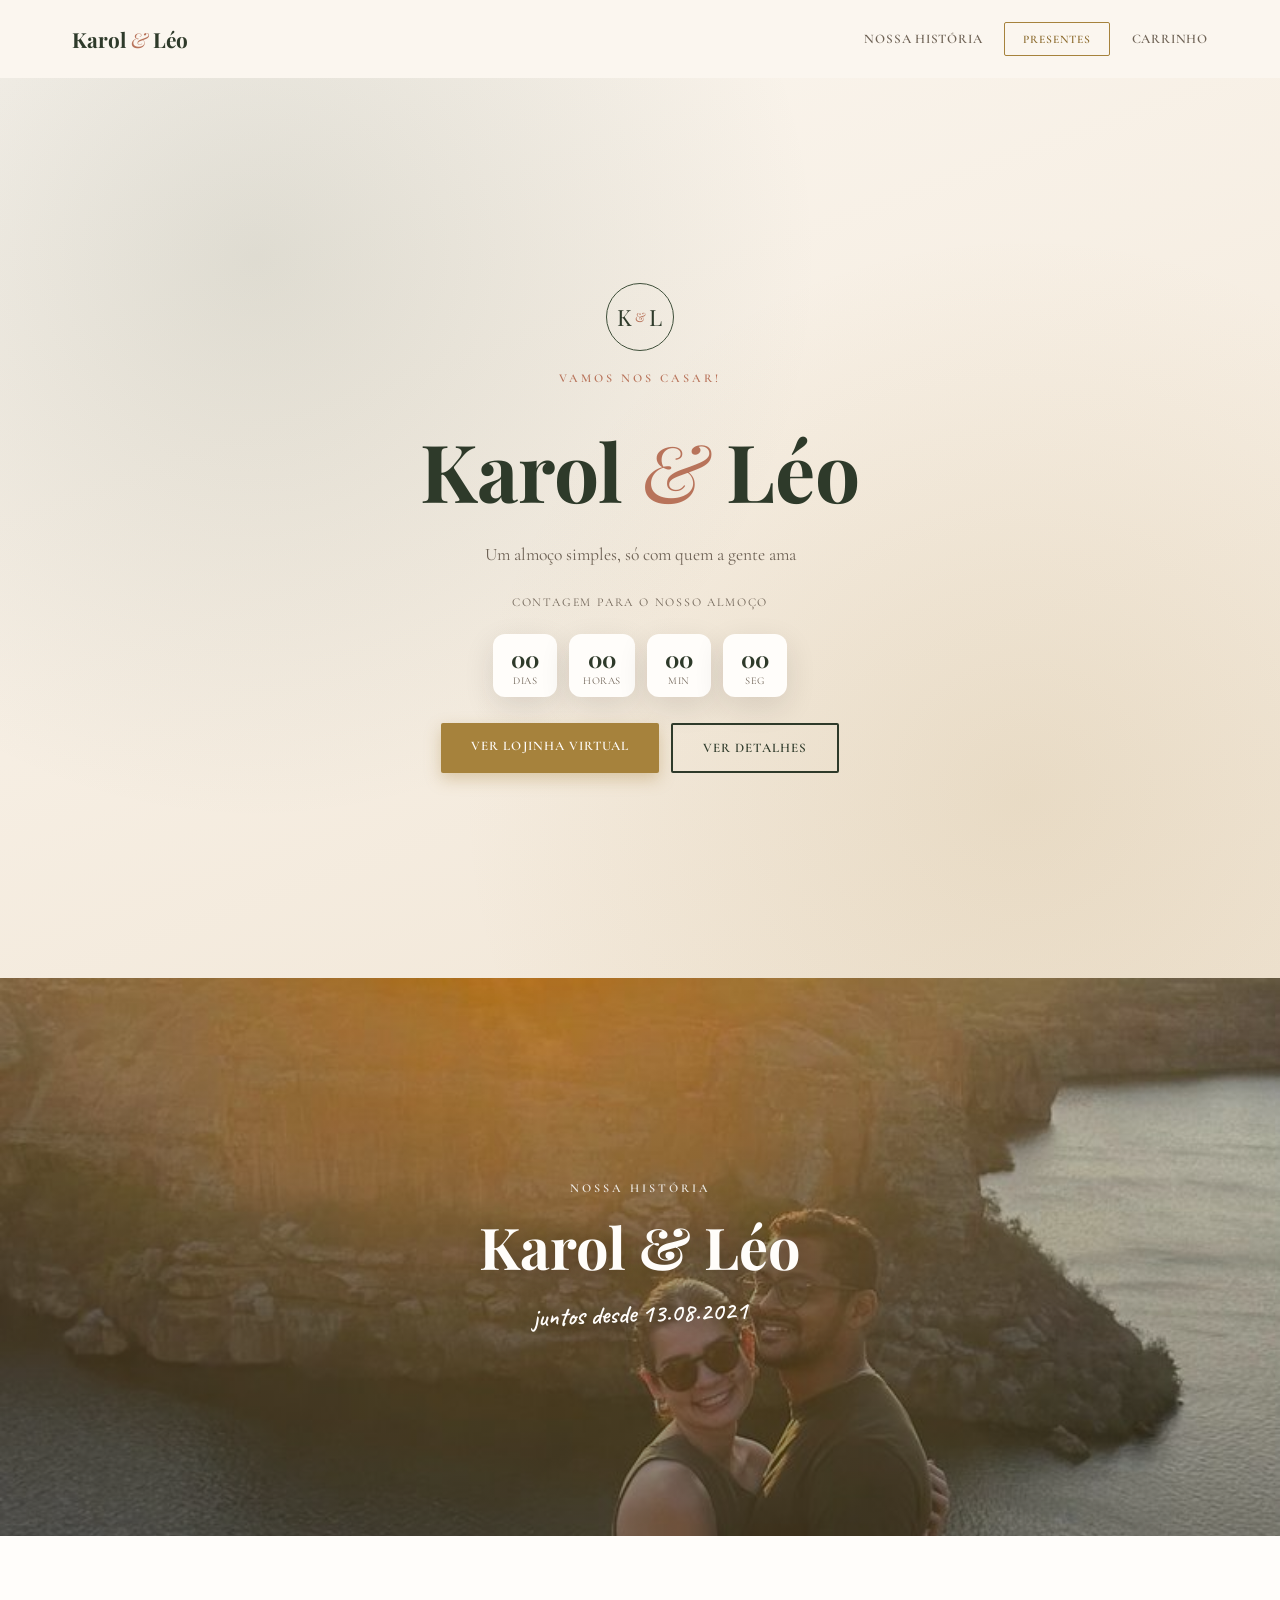
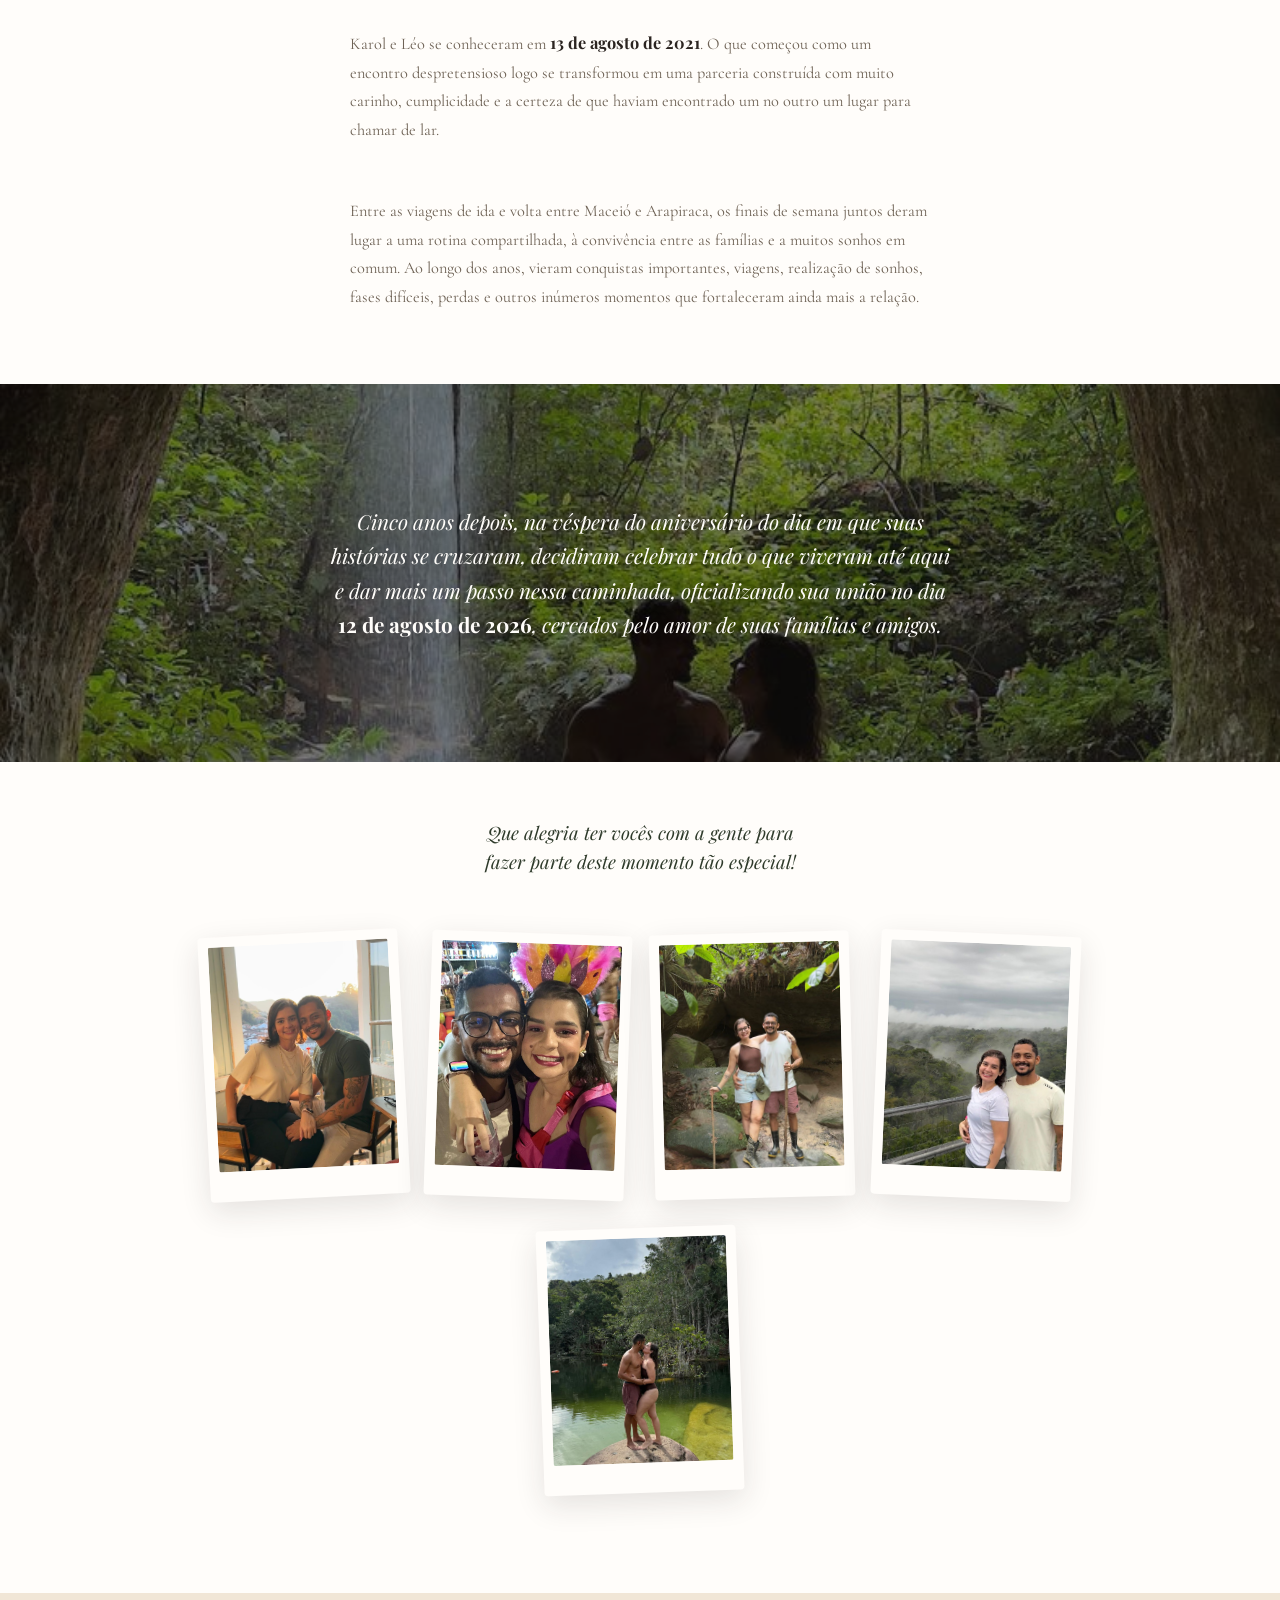
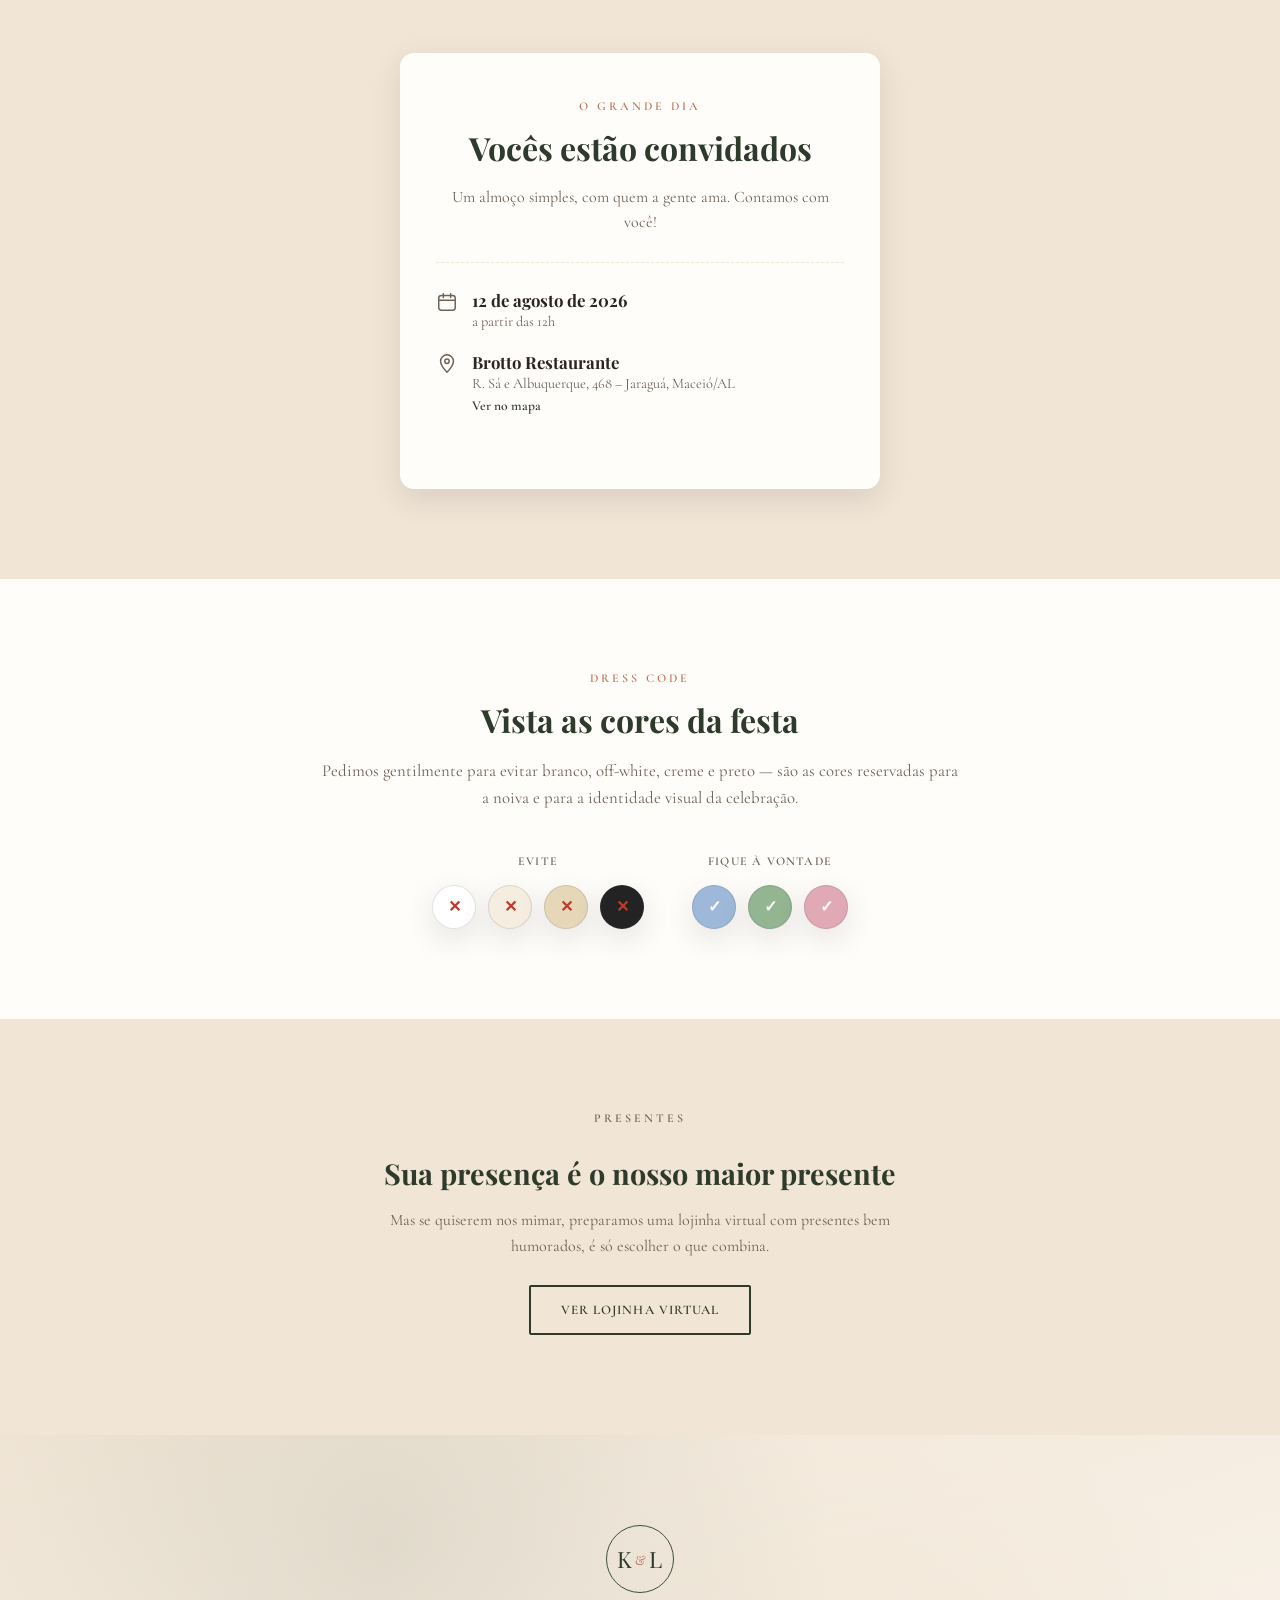
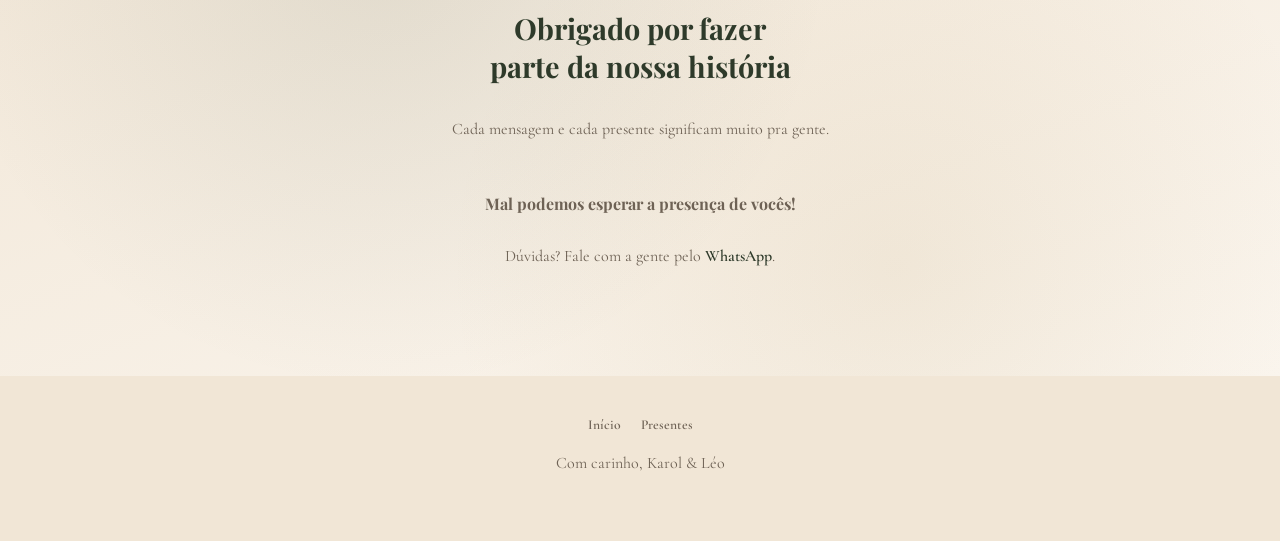
==== commit 969d7f83: "Restaura paleta de casamento sofisticada (marfim/verde-floresta/dourado/terracota) Volta a usar a pa" ====
--- a/karol-e-leo/index.html
+++ b/karol-e-leo/index.html
@@ -142,9 +142,9 @@
         <div class="swatch-group">
           <p class="swatch-group__label">Fique à vontade</p>
           <div class="swatch-row">
-            <span class="swatch" style="--sw:var(--sky)" title="Azul claro">✓</span>
-            <span class="swatch" style="--sw:var(--mint)" title="Verde">✓</span>
-            <span class="swatch" style="--sw:var(--blush)" title="Rosa">✓</span>
+            <span class="swatch" style="--sw:var(--dc-sky)" title="Azul claro">✓</span>
+            <span class="swatch" style="--sw:var(--dc-green)" title="Verde">✓</span>
+            <span class="swatch" style="--sw:var(--dc-pink)" title="Rosa">✓</span>
           </div>
         </div>
       </div>
--- a/karol-e-leo/styles.css
+++ b/karol-e-leo/styles.css
@@ -1,61 +1,69 @@
 :root {
-  --sky: #5f9bc7;
-  --sky-dark: #3f7aa8;
-  --blush: #e0879e;
-  --mint: #4fae8a;
-  --mint-dark: #3c8b6d;
-  --paper: #ffffff;
-  --paper-dark: #eef5f8;
-  --ink: #38434c;
-  --ink-light: #7c8791;
-  --white: #ffffff;
+  /* Paleta de casamento: marfim quente + verde-floresta + dourado
+     envelhecido + terracota. */
+  --sky: #3f4f3a;
+  --sky-dark: #2e3a2a;
+  --blush: #b8735a;
+  --mint: #a6823c;
+  --mint-dark: #8c6b2e;
+  --paper: #fbf6ef;
+  --paper-dark: #f1e6d6;
+  --ink: #2b2420;
+  --ink-light: #6e6255;
+  --white: #fffdfa;
   --radius: 10px;
-  --shadow: 0 10px 30px rgba(56, 67, 76, 0.1);
+  --shadow: 0 10px 30px rgba(43, 36, 32, 0.12);
   font-size: 16px;
+
+  /* Cores literais do dress code (azul claro / verde / rosa) — fixas,
+     não seguem a paleta decorativa acima nem o tema claro/escuro. */
+  --dc-sky: #9db8d9;
+  --dc-green: #93b591;
+  --dc-pink: #e0a9b4;
 }
 
 @media (prefers-color-scheme: dark) {
   :root {
-    --paper: #141b20;
-    --paper-dark: #1b242a;
-    --ink: #eef3f6;
-    --ink-light: #a7b3bc;
-    --white: #1e282e;
-    --sky: #8dc3ea;
-    --sky-dark: #a9d3f0;
-    --blush: #f0a6b8;
-    --mint: #6fd0ac;
-    --mint-dark: #8adcc0;
-    --shadow: 0 10px 30px rgba(0, 0, 0, 0.45);
+    --paper: #1c1712;
+    --paper-dark: #241d17;
+    --ink: #f3ece3;
+    --ink-light: #c9bba9;
+    --white: #2a231d;
+    --sky: #8fae86;
+    --sky-dark: #a8c79e;
+    --blush: #d99a82;
+    --mint: #d4af5c;
+    --mint-dark: #e8c77e;
+    --shadow: 0 10px 30px rgba(0, 0, 0, 0.5);
   }
 }
 
 :root[data-theme="dark"] {
-  --paper: #141b20;
-  --paper-dark: #1b242a;
-  --ink: #eef3f6;
-  --ink-light: #a7b3bc;
-  --white: #1e282e;
-  --sky: #8dc3ea;
-  --sky-dark: #a9d3f0;
-  --blush: #f0a6b8;
-  --mint: #6fd0ac;
-  --mint-dark: #8adcc0;
-  --shadow: 0 10px 30px rgba(0, 0, 0, 0.45);
+  --paper: #1c1712;
+  --paper-dark: #241d17;
+  --ink: #f3ece3;
+  --ink-light: #c9bba9;
+  --white: #2a231d;
+  --sky: #8fae86;
+  --sky-dark: #a8c79e;
+  --blush: #d99a82;
+  --mint: #d4af5c;
+  --mint-dark: #e8c77e;
+  --shadow: 0 10px 30px rgba(0, 0, 0, 0.5);
 }
 
 :root[data-theme="light"] {
-  --paper: #ffffff;
-  --paper-dark: #eef5f8;
-  --ink: #38434c;
-  --ink-light: #7c8791;
-  --white: #ffffff;
-  --sky: #5f9bc7;
-  --sky-dark: #3f7aa8;
-  --blush: #e0879e;
-  --mint: #4fae8a;
-  --mint-dark: #3c8b6d;
-  --shadow: 0 10px 30px rgba(56, 67, 76, 0.1);
+  --paper: #fbf6ef;
+  --paper-dark: #f1e6d6;
+  --ink: #2b2420;
+  --ink-light: #6e6255;
+  --white: #fffdfa;
+  --sky: #3f4f3a;
+  --sky-dark: #2e3a2a;
+  --blush: #b8735a;
+  --mint: #a6823c;
+  --mint-dark: #8c6b2e;
+  --shadow: 0 10px 30px rgba(43, 36, 32, 0.12);
 }
 
 * { box-sizing: border-box; }
@@ -175,8 +183,8 @@
   text-align: center;
   padding: 32px 20px;
   background:
-    radial-gradient(circle at 20% 20%, rgba(95,155,199,0.16), transparent 45%),
-    radial-gradient(circle at 80% 80%, rgba(224,135,158,0.16), transparent 45%),
+    radial-gradient(circle at 20% 20%, rgba(63,79,58,0.14), transparent 45%),
+    radial-gradient(circle at 80% 80%, rgba(166,130,60,0.14), transparent 45%),
     linear-gradient(160deg, var(--paper) 0%, var(--paper-dark) 100%);
 }
 
@@ -314,7 +322,7 @@
 .btn--primary {
   background: var(--mint);
   color: var(--white);
-  box-shadow: 0 6px 16px rgba(79, 174, 138, 0.35);
+  box-shadow: 0 6px 16px rgba(166, 130, 60, 0.35);
 }
 
 .btn--primary:hover { background: var(--mint-dark); }
@@ -677,8 +685,8 @@
   padding: 90px 20px;
   text-align: center;
   background:
-    radial-gradient(circle at 30% 20%, rgba(95,155,199,0.12), transparent 45%),
-    radial-gradient(circle at 70% 80%, rgba(224,135,158,0.12), transparent 45%),
+    radial-gradient(circle at 30% 20%, rgba(63,79,58,0.1), transparent 45%),
+    radial-gradient(circle at 70% 80%, rgba(166,130,60,0.1), transparent 45%),
     linear-gradient(160deg, var(--paper-dark) 0%, var(--paper) 100%);
 }
 
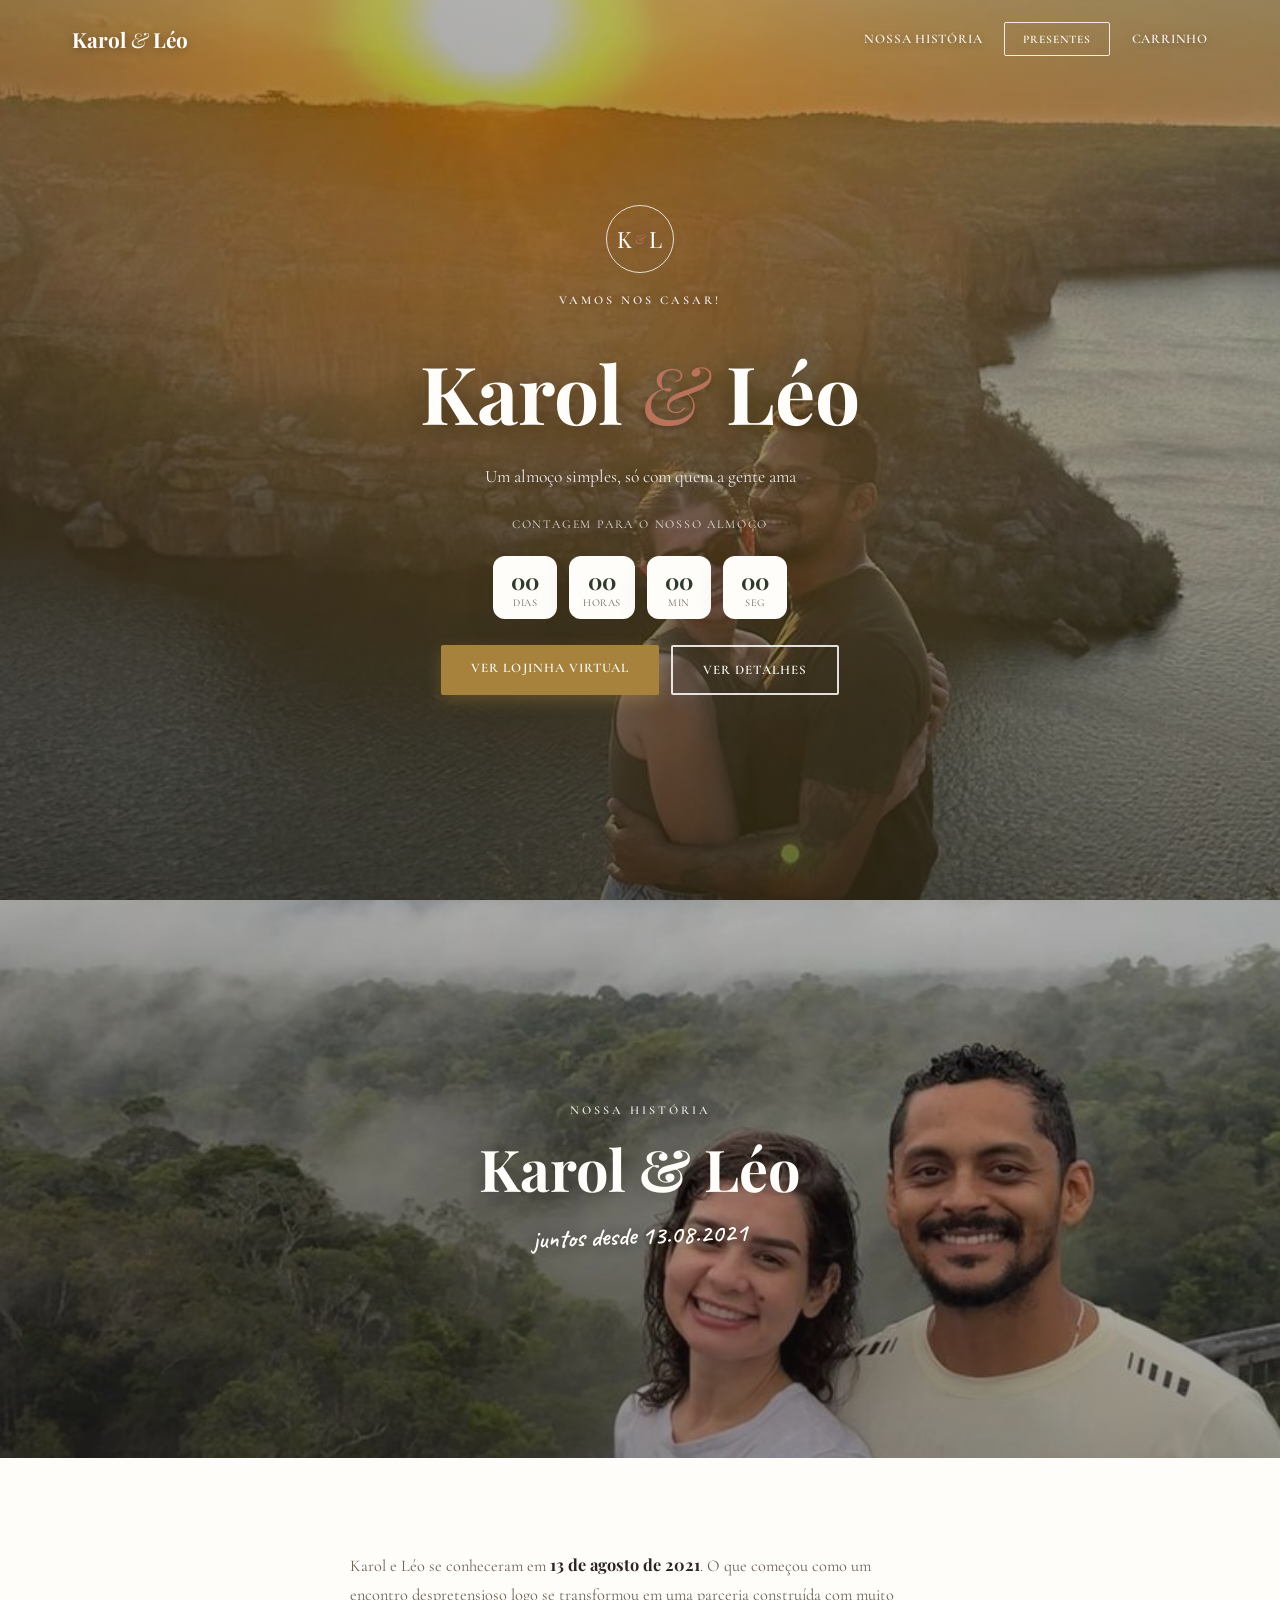
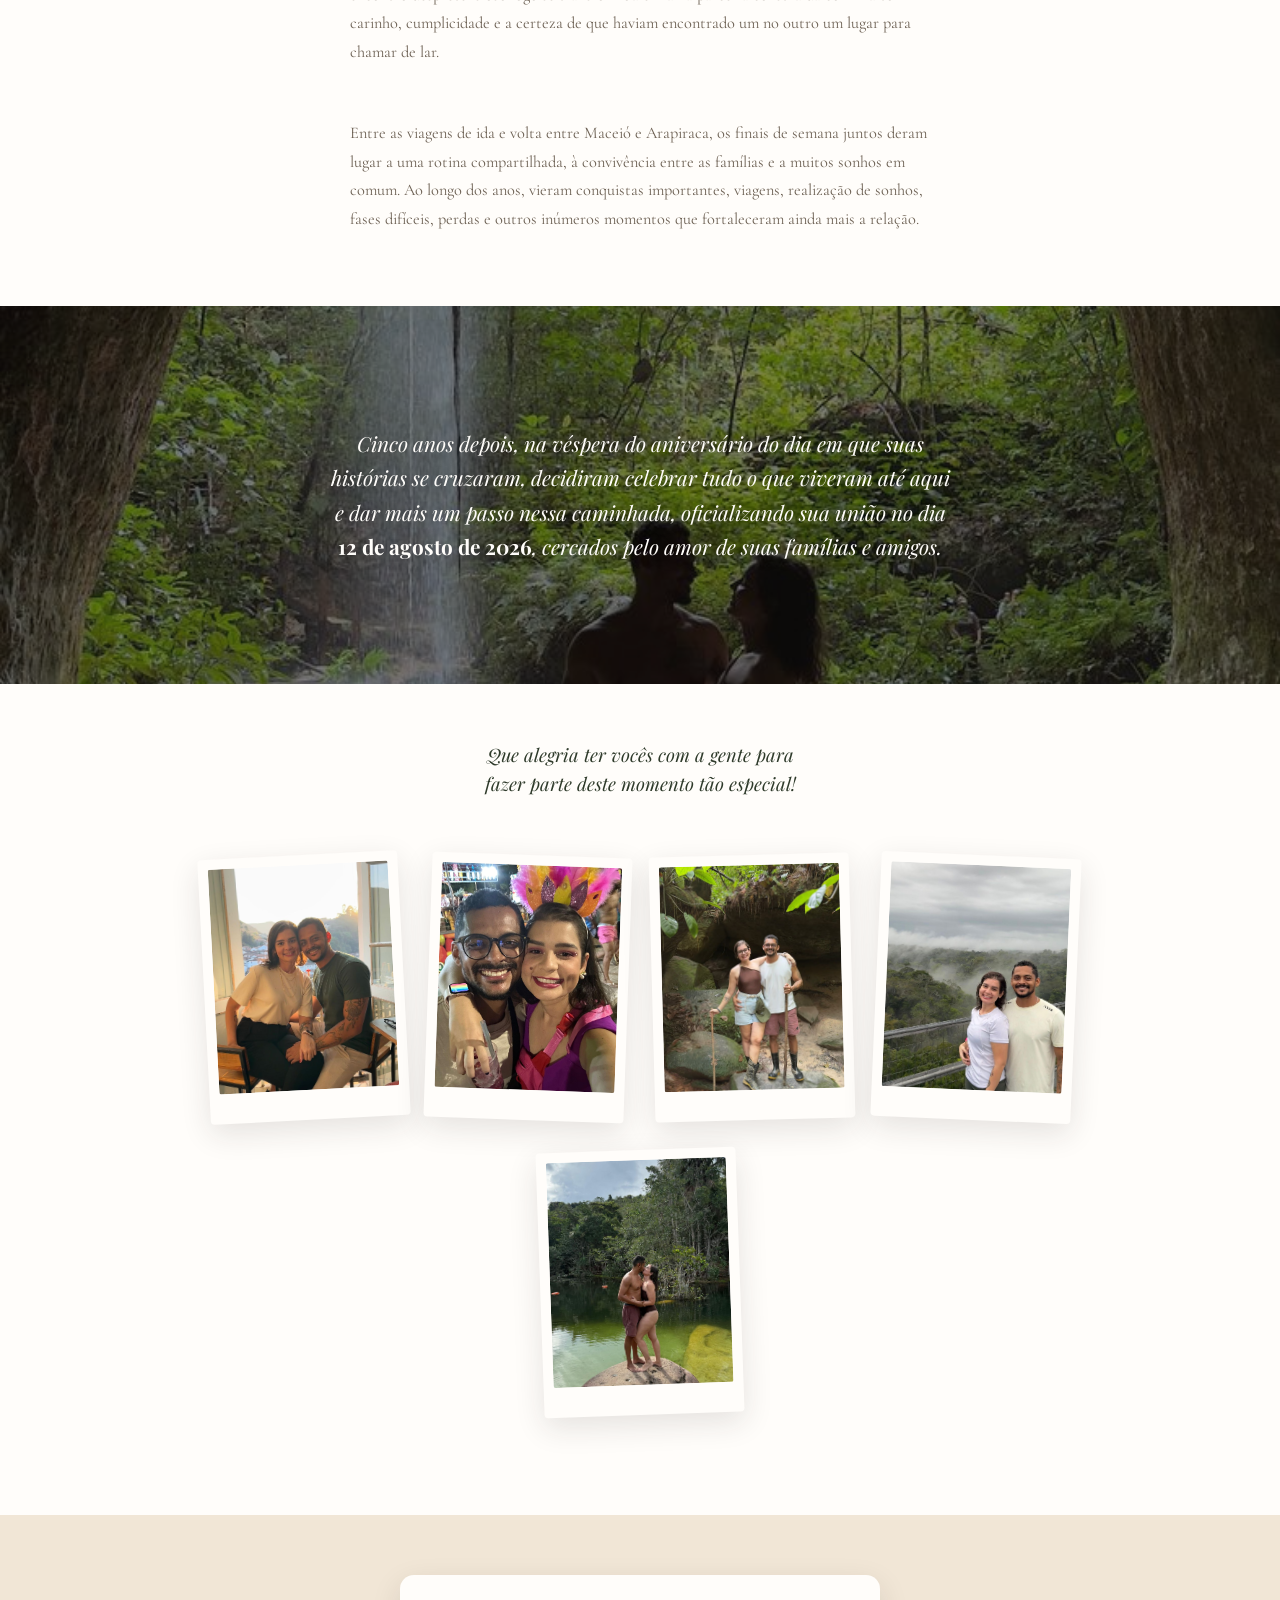
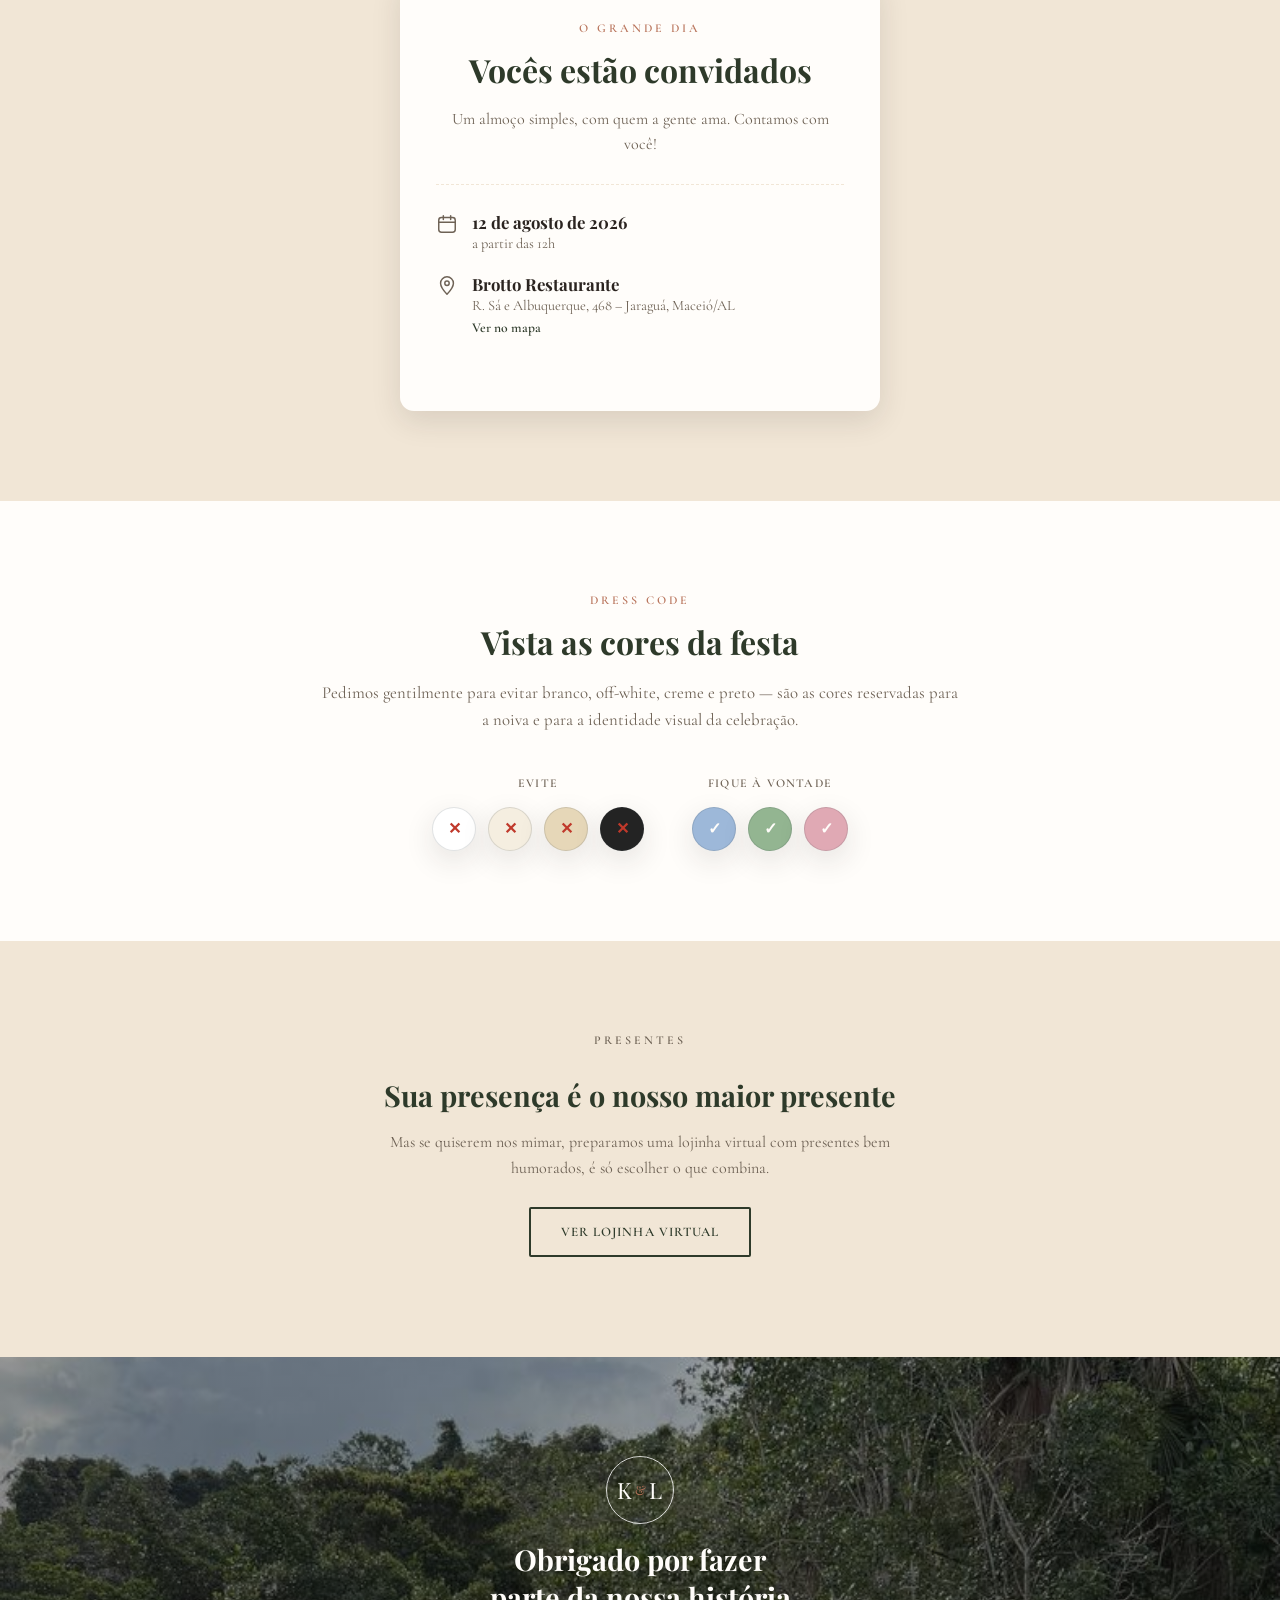
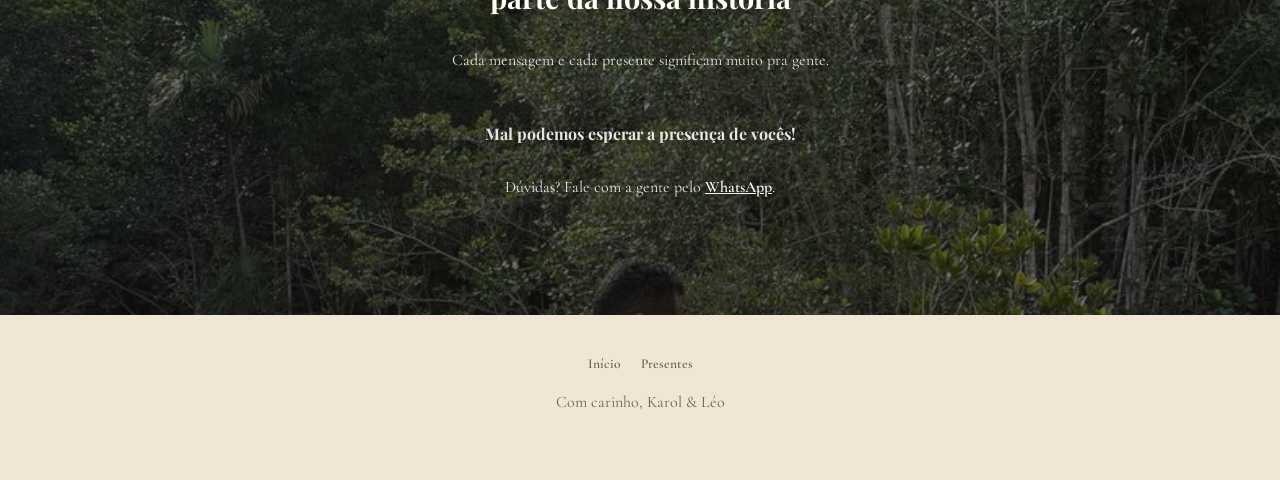
==== commit 06bf042a: "Redesenha o hero e o encerramento com fotos do casal em tela cheia Home ganha uma foto de fundo em t" ====
--- a/karol-e-leo/index.html
+++ b/karol-e-leo/index.html
@@ -10,7 +10,7 @@
 </head>
 <body>
 
-  <nav class="site-nav">
+  <nav class="site-nav site-nav--overlay">
     <a class="site-nav__brand" href="index.html">Karol <span>&amp;</span> Léo</a>
     <div class="site-nav__links">
       <a href="#historia">Nossa história</a>
@@ -22,7 +22,7 @@
   </nav>
 
   <!-- ===================== HERO ===================== -->
-  <header class="hero">
+  <header class="hero" style="background-image: url('images/historia-03.jpg');">
     <div class="hero__overlay">
       <span class="hero__monogram" aria-hidden="true">K <span>&amp;</span> L</span>
       <p class="hero__eyebrow">Vamos nos casar!</p>
@@ -46,7 +46,7 @@
 
   <!-- ===================== NOSSA HISTÓRIA ===================== -->
   <section class="story" id="historia">
-    <div class="story__hero" style="background-image: url('images/historia-03.jpg');">
+    <div class="story__hero" style="background-image: url('images/historia-06.jpg');">
       <div class="story__hero-scrim">
         <p class="section-eyebrow section-eyebrow--light">Nossa história</p>
         <h2 class="story__hero-title">Karol &amp; Léo</h2>
@@ -162,13 +162,15 @@
   </section>
 
   <!-- ===================== AGRADECIMENTO ===================== -->
-  <section class="closing">
-    <div class="closing__content">
-      <span class="closing__monogram" aria-hidden="true">K <span>&amp;</span> L</span>
-      <h2>Obrigado por fazer parte da nossa história</h2>
-      <p>Cada mensagem e cada presente significam muito pra gente.</p>
-      <p class="closing__highlight">Mal podemos esperar a presença de vocês!</p>
-      <p class="closing__contact">Dúvidas? Fale com a gente pelo <a href="https://wa.me/5582999494414" target="_blank" rel="noopener">WhatsApp</a>.</p>
+  <section class="closing" style="background-image: url('images/historia-07.jpg');">
+    <div class="closing__scrim">
+      <div class="closing__content">
+        <span class="closing__monogram" aria-hidden="true">K <span>&amp;</span> L</span>
+        <h2>Obrigado por fazer parte da nossa história</h2>
+        <p>Cada mensagem e cada presente significam muito pra gente.</p>
+        <p class="closing__highlight">Mal podemos esperar a presença de vocês!</p>
+        <p class="closing__contact">Dúvidas? Fale com a gente pelo <a href="https://wa.me/5582999494414" target="_blank" rel="noopener">WhatsApp</a>.</p>
+      </div>
     </div>
   </section>
 
--- a/karol-e-leo/styles.css
+++ b/karol-e-leo/styles.css
@@ -174,21 +174,66 @@
   padding: 0 4px;
 }
 
+/* Navegação sobreposta à foto do hero, na home. */
+.site-nav--overlay {
+  position: absolute;
+  top: 0;
+  left: 0;
+  right: 0;
+  z-index: 5;
+}
+
+.site-nav--overlay .site-nav__brand,
+.site-nav--overlay .site-nav__brand span {
+  color: var(--white);
+  text-shadow: 0 2px 10px rgba(0,0,0,0.35);
+}
+
+.site-nav--overlay .site-nav__links a:not(.btn) {
+  color: rgba(255,255,255,0.92);
+  text-shadow: 0 2px 8px rgba(0,0,0,0.3);
+}
+
+.site-nav--overlay .site-nav__links a:not(.btn):hover { color: var(--white); }
+
+.site-nav--overlay .cart-link {
+  color: rgba(255,255,255,0.92);
+  text-shadow: 0 2px 8px rgba(0,0,0,0.3);
+}
+
+.site-nav--overlay .cart-link:hover { color: var(--white); }
+
+.site-nav--overlay .btn--nav {
+  border-color: rgba(255,255,255,0.85);
+  color: var(--white);
+}
+
+.site-nav--overlay .btn--nav:hover { background: var(--white); color: var(--sky-dark); }
+
 /* ===================== HERO ===================== */
 .hero {
+  position: relative;
   min-height: 100vh;
   display: flex;
   align-items: center;
   justify-content: center;
   text-align: center;
   padding: 32px 20px;
-  background:
-    radial-gradient(circle at 20% 20%, rgba(63,79,58,0.14), transparent 45%),
-    radial-gradient(circle at 80% 80%, rgba(166,130,60,0.14), transparent 45%),
-    linear-gradient(160deg, var(--paper) 0%, var(--paper-dark) 100%);
+  background-size: cover;
+  background-position: center;
+  overflow: hidden;
+}
+
+.hero::before {
+  content: "";
+  position: absolute;
+  inset: 0;
+  background: linear-gradient(195deg, rgba(22,18,14,0.28) 0%, rgba(22,18,14,0.42) 45%, rgba(22,18,14,0.72) 100%);
 }
 
 .hero__overlay {
+  position: relative;
+  z-index: 2;
   max-width: 640px;
   display: flex;
   flex-direction: column;
@@ -201,14 +246,22 @@
   font-family: 'Playfair Display', serif;
   font-size: 1.4rem;
   letter-spacing: 0.05em;
-  color: var(--sky-dark);
-  border: 1.5px solid var(--sky);
   border-radius: 50%;
   width: 68px;
   height: 68px;
   display: flex;
   align-items: center;
   justify-content: center;
+}
+
+.hero__monogram {
+  color: var(--white);
+  border: 1.5px solid rgba(255,255,255,0.8);
+}
+
+.closing__monogram {
+  color: var(--white);
+  border: 1.5px solid rgba(255,255,255,0.8);
 }
 
 .hero__monogram span,
@@ -218,7 +271,9 @@
   margin: 0 2px;
 }
 
-.hero__eyebrow,
+.hero__monogram span,
+.closing__monogram span { text-shadow: 0 2px 10px rgba(0,0,0,0.35); }
+
 .section-eyebrow {
   letter-spacing: 0.25em;
   text-transform: uppercase;
@@ -229,29 +284,44 @@
   text-align: center;
 }
 
+.hero__eyebrow {
+  letter-spacing: 0.25em;
+  text-transform: uppercase;
+  font-size: 0.75rem;
+  color: rgba(255,255,255,0.92);
+  font-weight: 600;
+  margin: 0 0 10px;
+  text-align: center;
+  text-shadow: 0 2px 10px rgba(0,0,0,0.3);
+}
+
 .hero__names {
   font-size: clamp(2.8rem, 8vw, 5rem);
-  color: var(--sky-dark);
+  color: var(--white);
+  text-shadow: 0 4px 30px rgba(0,0,0,0.35);
 }
 
 .hero__amp {
   color: var(--blush);
   font-style: italic;
   font-weight: 400;
+  text-shadow: 0 2px 10px rgba(0,0,0,0.3);
 }
 
 .hero__date {
   font-size: 1.1rem;
-  color: var(--ink-light);
+  color: rgba(255,255,255,0.88);
   margin: 0;
+  text-shadow: 0 2px 10px rgba(0,0,0,0.25);
 }
 
 .countdown__label {
   font-size: 0.75rem;
   text-transform: uppercase;
   letter-spacing: 0.15em;
-  color: var(--ink-light);
+  color: rgba(255,255,255,0.85);
   margin: 6px 0 0;
+  text-shadow: 0 2px 8px rgba(0,0,0,0.25);
 }
 
 .countdown {
@@ -291,6 +361,16 @@
   flex-wrap: wrap;
   justify-content: center;
   margin-top: 8px;
+}
+
+.hero__actions .btn--ghost {
+  color: var(--white);
+  border-color: rgba(255,255,255,0.85);
+}
+
+.hero__actions .btn--ghost:hover {
+  background: var(--white);
+  color: var(--sky-dark);
 }
 
 /* ===================== BUTTONS ===================== */
@@ -510,6 +590,7 @@
   .story__photo { width: 42%; }
   .story__hero, .story__hero-scrim { min-height: 52vh; }
   .story__quote, .story__quote-scrim { min-height: 34vh; }
+  .closing, .closing__scrim { min-height: 46vh; }
 }
 
 /* ===================== CONVITE ===================== */
@@ -682,12 +763,21 @@
 
 /* ===================== AGRADECIMENTO ===================== */
 .closing {
+  position: relative;
+  min-height: 62vh;
+  background-size: cover;
+  background-position: center 30%;
+}
+
+.closing__scrim {
+  position: relative;
+  min-height: 62vh;
+  display: flex;
+  align-items: center;
+  justify-content: center;
+  text-align: center;
   padding: 90px 20px;
-  text-align: center;
-  background:
-    radial-gradient(circle at 30% 20%, rgba(63,79,58,0.1), transparent 45%),
-    radial-gradient(circle at 70% 80%, rgba(166,130,60,0.1), transparent 45%),
-    linear-gradient(160deg, var(--paper-dark) 0%, var(--paper) 100%);
+  background: linear-gradient(190deg, rgba(20,18,17,0.35) 0%, rgba(20,18,17,0.62) 100%);
 }
 
 .closing__content {
@@ -700,38 +790,42 @@
 }
 
 .closing__content h2 {
-  color: var(--sky-dark);
+  color: var(--white);
   font-size: 1.8rem;
   text-wrap: balance;
+  text-shadow: 0 2px 18px rgba(0,0,0,0.35);
 }
 
 .closing__content p {
-  color: var(--ink-light);
+  color: rgba(255,255,255,0.88);
   font-size: 1rem;
+  text-shadow: 0 2px 10px rgba(0,0,0,0.3);
 }
 
 .closing__highlight {
   font-family: 'Playfair Display', serif;
-  color: var(--sky-dark);
+  color: var(--white);
   font-size: 1.3rem;
   font-weight: 700;
   text-wrap: balance;
+  text-shadow: 0 2px 18px rgba(0,0,0,0.35);
 }
 
 .closing__contact {
   font-size: 0.85rem;
-  color: var(--ink-light);
+  color: rgba(255,255,255,0.85);
   margin-top: -4px;
+  text-shadow: 0 2px 8px rgba(0,0,0,0.3);
 }
 
 .closing__contact a {
-  color: var(--sky-dark);
+  color: var(--white);
   font-weight: 600;
+  text-decoration: underline;
+}
+
+.closing__contact a:hover {
   text-decoration: none;
-}
-
-.closing__contact a:hover {
-  text-decoration: underline;
 }
 
 /* ===================== GIFTS ===================== */
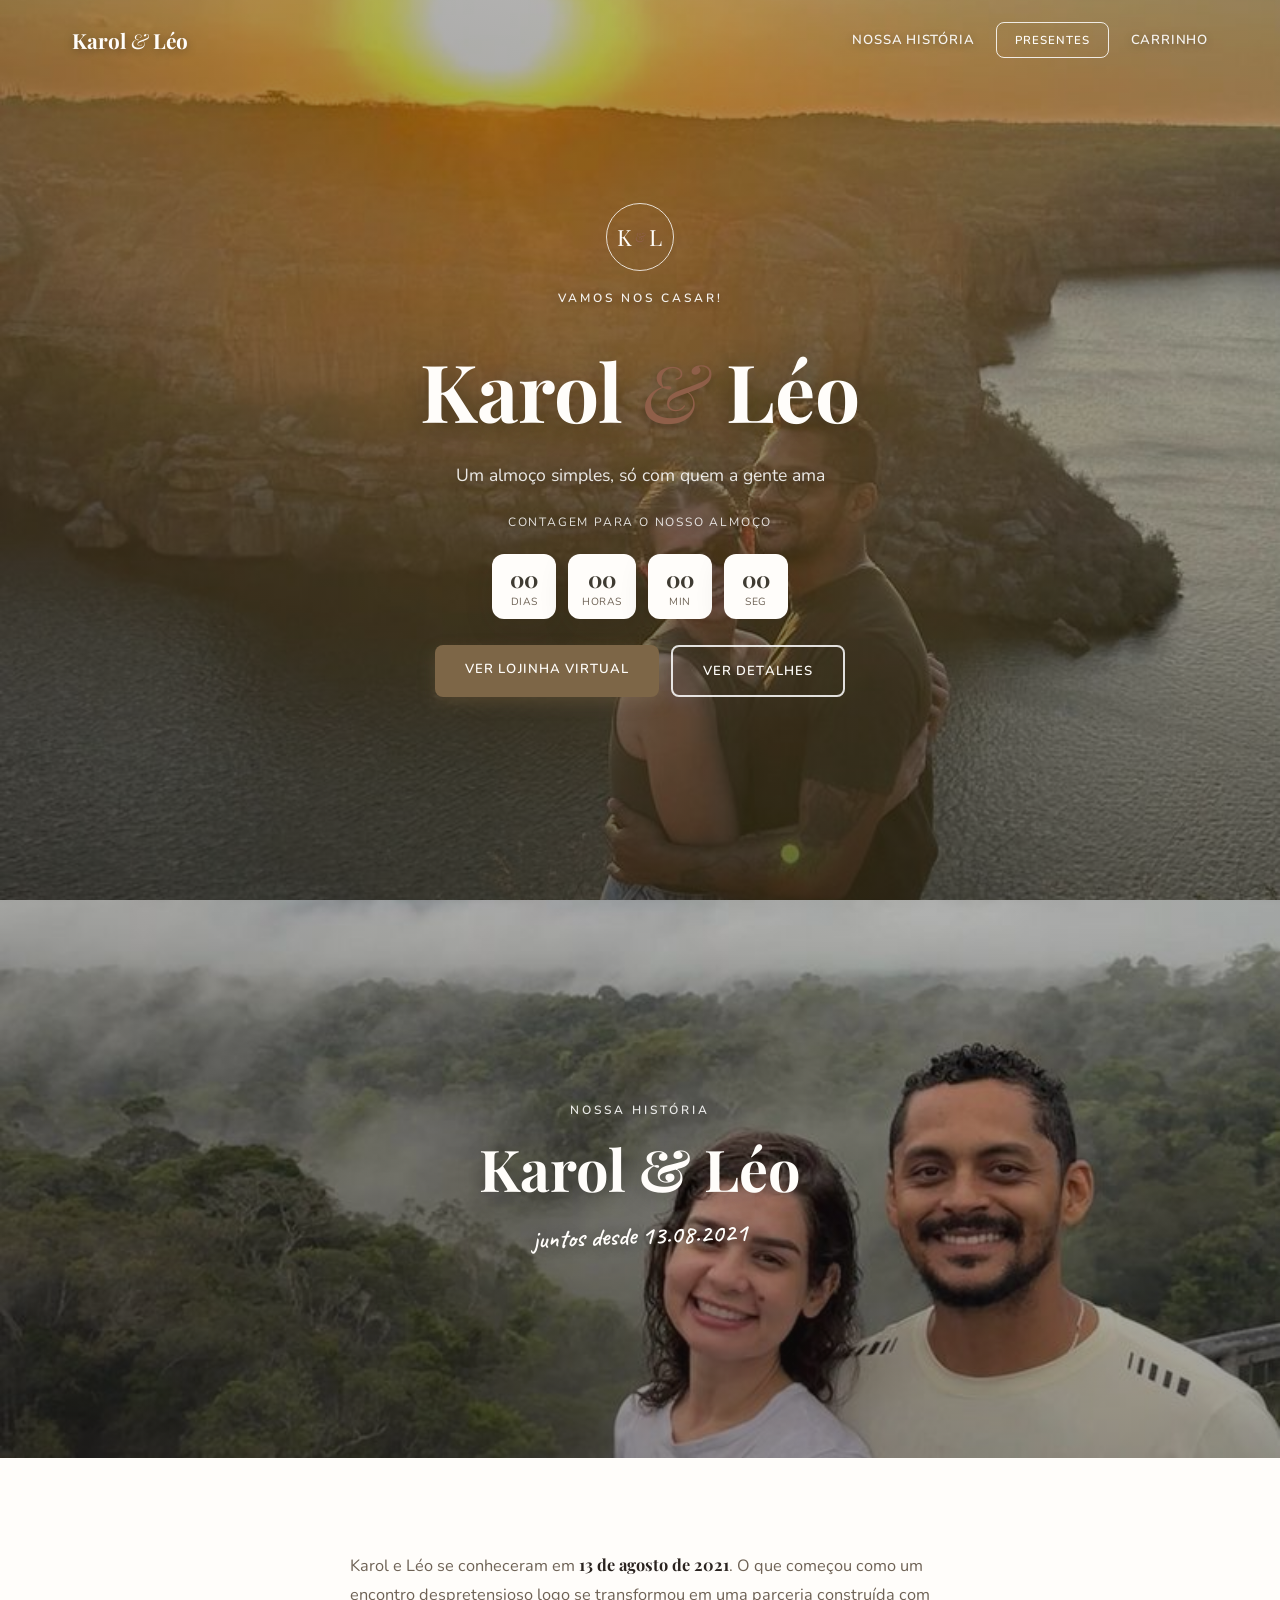
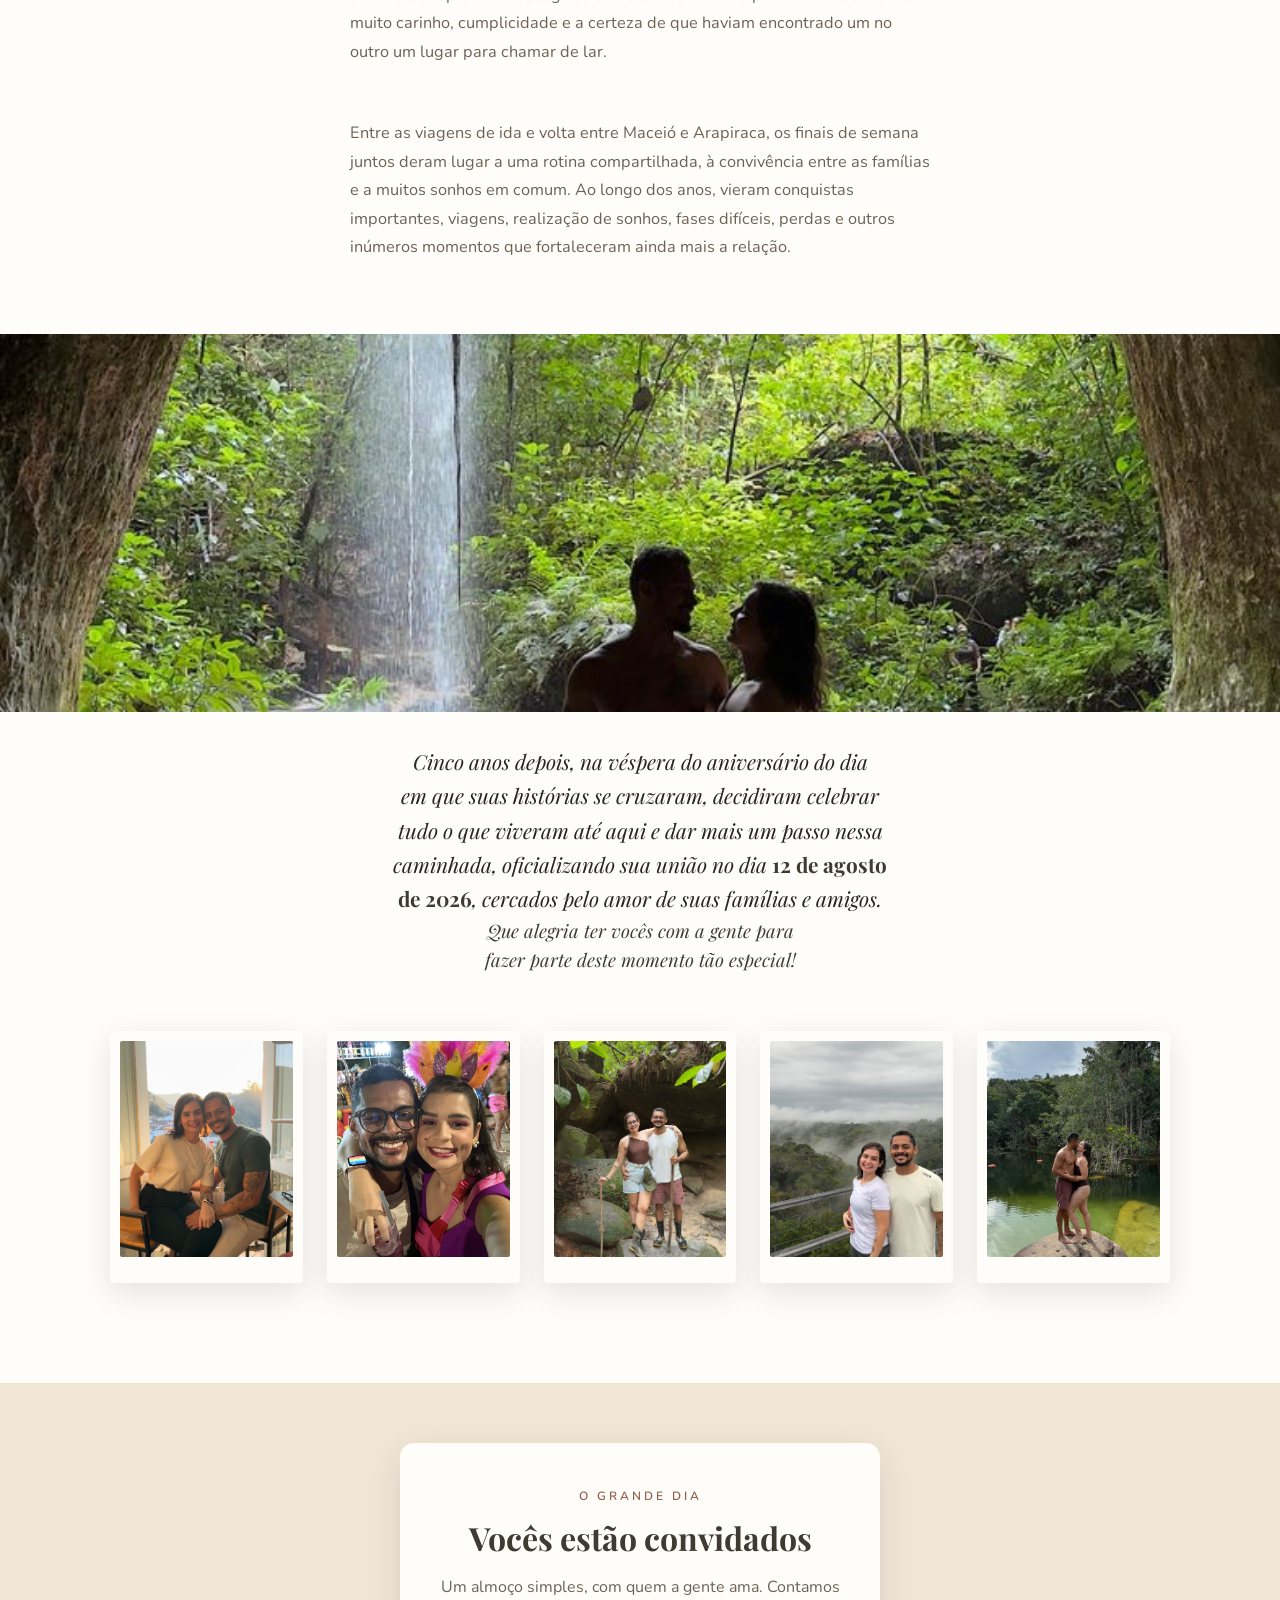
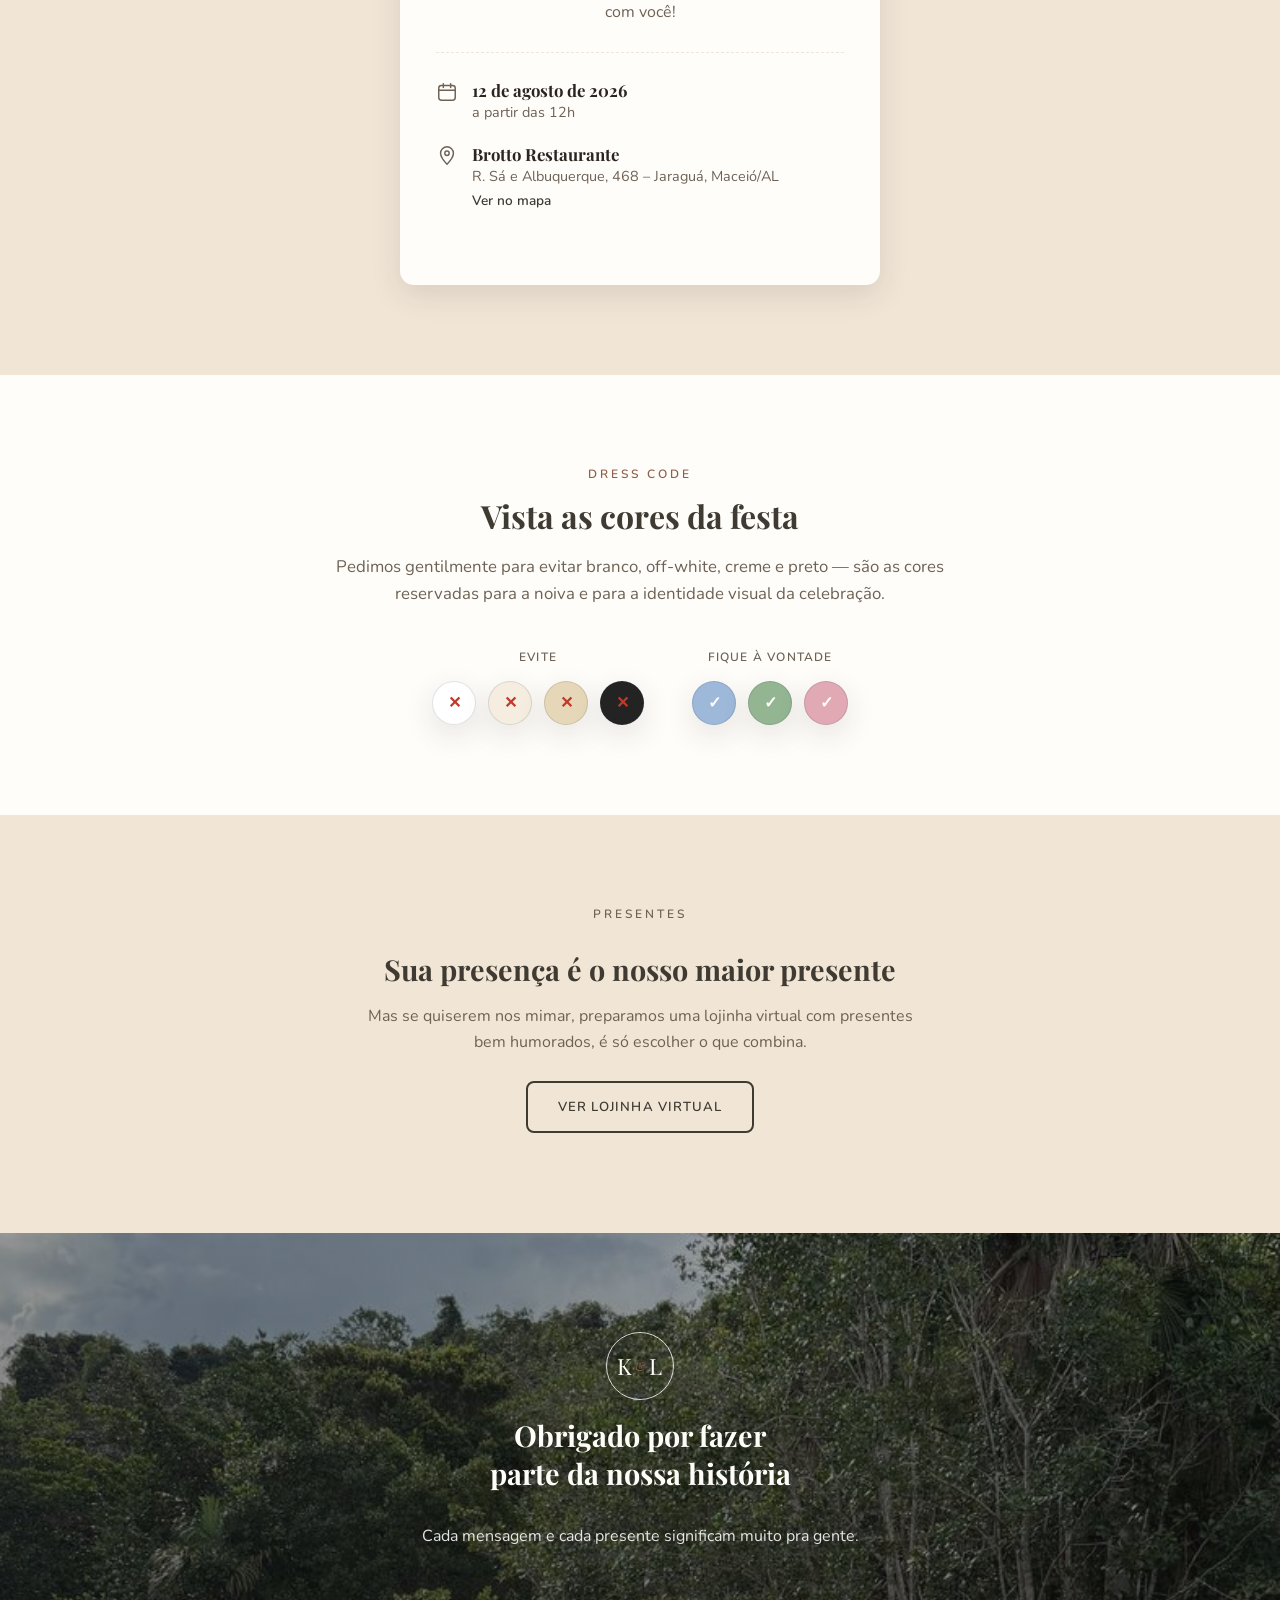
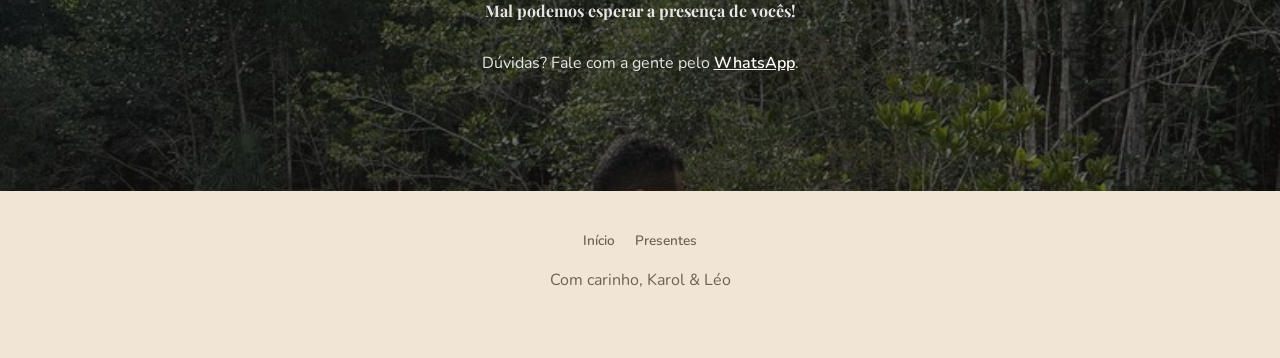
==== commit e210c54b: "Ajustes de acabamento: alinhamento, fonte, cor e correção de contraste - Galeria de fotos da seção "" ====
--- a/karol-e-leo/index.html
+++ b/karol-e-leo/index.html
@@ -5,7 +5,7 @@
   <meta name="viewport" content="width=device-width, initial-scale=1.0" />
   <title>Karol & Léo | Vamos comemorar juntos</title>
   <link rel="preconnect" href="https://fonts.googleapis.com">
-  <link href="https://fonts.googleapis.com/css2?family=Caveat:wght@600;700&family=Playfair+Display:wght@600;700&family=Cormorant+Garamond:wght@400;500;600;700&display=swap" rel="stylesheet">
+  <link href="https://fonts.googleapis.com/css2?family=Caveat:wght@600;700&family=Playfair+Display:wght@600;700&family=Nunito:wght@400;500;600;700;800&display=swap" rel="stylesheet">
   <link rel="stylesheet" href="styles.css" />
 </head>
 <body>
@@ -59,11 +59,8 @@
       <p>Entre as viagens de ida e volta entre Maceió e Arapiraca, os finais de semana juntos deram lugar a uma rotina compartilhada, à convivência entre as famílias e a muitos sonhos em comum. Ao longo dos anos, vieram conquistas importantes, viagens, realização de sonhos, fases difíceis, perdas e outros inúmeros momentos que fortaleceram ainda mais a relação.</p>
     </div>
 
-    <div class="story__quote" style="background-image: url('images/historia-02.jpg');">
-      <div class="story__quote-scrim">
-        <p class="story__quote-text">Cinco anos depois, na véspera do aniversário do dia em que suas histórias se cruzaram, decidiram celebrar tudo o que viveram até aqui e dar mais um passo nessa caminhada, oficializando sua união no dia <strong>12 de agosto de 2026</strong>, cercados pelo amor de suas famílias e amigos.</p>
-      </div>
-    </div>
+    <div class="story__quote-photo" style="background-image: url('images/historia-02.jpg');"></div>
+    <p class="story__quote-text">Cinco anos depois, na véspera do aniversário do dia em que suas histórias se cruzaram, decidiram celebrar tudo o que viveram até aqui e dar mais um passo nessa caminhada, oficializando sua união no dia <strong>12 de agosto de 2026</strong>, cercados pelo amor de suas famílias e amigos.</p>
 
     <p class="story__thanks">Que alegria ter vocês com a gente para fazer parte deste momento tão especial!</p>
 
@@ -169,7 +166,7 @@
         <h2>Obrigado por fazer parte da nossa história</h2>
         <p>Cada mensagem e cada presente significam muito pra gente.</p>
         <p class="closing__highlight">Mal podemos esperar a presença de vocês!</p>
-        <p class="closing__contact">Dúvidas? Fale com a gente pelo <a href="https://wa.me/5582999494414" target="_blank" rel="noopener">WhatsApp</a>.</p>
+        <p class="closing__contact">Dúvidas? Fale com a gente pelo <a href="https://wa.me/5582999404414" target="_blank" rel="noopener">WhatsApp</a>.</p>
       </div>
     </div>
   </section>
--- a/karol-e-leo/styles.css
+++ b/karol-e-leo/styles.css
@@ -1,11 +1,10 @@
 :root {
-  /* Paleta de casamento: marfim quente + verde-floresta + dourado
-     envelhecido + terracota. */
-  --sky: #3f4f3a;
-  --sky-dark: #2e3a2a;
-  --blush: #b8735a;
-  --mint: #a6823c;
-  --mint-dark: #8c6b2e;
+  /* Paleta de casamento: marfim quente + taupe neutro + argila suave. */
+  --sky: #5c574c;
+  --sky-dark: #3f3b32;
+  --blush: #8f5f49;
+  --mint: #7d6647;
+  --mint-dark: #64502f;
   --paper: #fbf6ef;
   --paper-dark: #f1e6d6;
   --ink: #2b2420;
@@ -22,50 +21,6 @@
   --dc-pink: #e0a9b4;
 }
 
-@media (prefers-color-scheme: dark) {
-  :root {
-    --paper: #1c1712;
-    --paper-dark: #241d17;
-    --ink: #f3ece3;
-    --ink-light: #c9bba9;
-    --white: #2a231d;
-    --sky: #8fae86;
-    --sky-dark: #a8c79e;
-    --blush: #d99a82;
-    --mint: #d4af5c;
-    --mint-dark: #e8c77e;
-    --shadow: 0 10px 30px rgba(0, 0, 0, 0.5);
-  }
-}
-
-:root[data-theme="dark"] {
-  --paper: #1c1712;
-  --paper-dark: #241d17;
-  --ink: #f3ece3;
-  --ink-light: #c9bba9;
-  --white: #2a231d;
-  --sky: #8fae86;
-  --sky-dark: #a8c79e;
-  --blush: #d99a82;
-  --mint: #d4af5c;
-  --mint-dark: #e8c77e;
-  --shadow: 0 10px 30px rgba(0, 0, 0, 0.5);
-}
-
-:root[data-theme="light"] {
-  --paper: #fbf6ef;
-  --paper-dark: #f1e6d6;
-  --ink: #2b2420;
-  --ink-light: #6e6255;
-  --white: #fffdfa;
-  --sky: #3f4f3a;
-  --sky-dark: #2e3a2a;
-  --blush: #b8735a;
-  --mint: #a6823c;
-  --mint-dark: #8c6b2e;
-  --shadow: 0 10px 30px rgba(43, 36, 32, 0.12);
-}
-
 * { box-sizing: border-box; }
 
 /* Garante que o atributo hidden vença qualquer display:flex/block
@@ -76,7 +31,7 @@
 
 body {
   margin: 0;
-  font-family: 'Cormorant Garamond', serif;
+  font-family: 'Nunito', sans-serif;
   color: var(--ink);
   background: var(--paper);
   -webkit-font-smoothing: antialiased;
@@ -378,11 +333,11 @@
   display: inline-block;
   border: none;
   cursor: pointer;
-  font-family: 'Cormorant Garamond', serif;
+  font-family: 'Nunito', sans-serif;
   font-weight: 600;
   text-transform: uppercase;
   letter-spacing: 0.08em;
-  border-radius: 2px;
+  border-radius: 8px;
   padding: 15px 30px;
   font-size: 0.82rem;
   text-decoration: none;
@@ -402,7 +357,7 @@
 .btn--primary {
   background: var(--mint);
   color: var(--white);
-  box-shadow: 0 6px 16px rgba(166, 130, 60, 0.35);
+  box-shadow: 0 6px 16px rgba(125, 102, 71, 0.35);
 }
 
 .btn--primary:hover { background: var(--mint-dark); }
@@ -498,40 +453,30 @@
   font-family: 'Playfair Display', serif;
 }
 
-.story__quote {
-  position: relative;
+.story__quote-photo {
   min-height: 42vh;
   background-size: cover;
   background-position: center;
-  margin: 56px 0;
-  display: flex;
-}
-
-.story__quote-scrim {
-  flex: 1;
-  min-height: 42vh;
-  display: flex;
-  align-items: center;
-  justify-content: center;
-  padding: 48px 24px;
-  background: rgba(20, 18, 17, 0.52);
+  margin: 56px 0 0;
 }
 
 .story__quote-text {
   max-width: 640px;
-  text-align: center;
-  color: var(--white);
+  margin: 32px auto 0;
+  padding: 0 20px;
+  text-align: center;
+  color: var(--ink);
   font-family: 'Playfair Display', serif;
   font-style: italic;
   font-size: 1.3rem;
   line-height: 1.65;
   text-wrap: balance;
-  text-shadow: 0 2px 18px rgba(0, 0, 0, 0.3);
 }
 
 .story__quote-text strong {
   font-style: normal;
   font-weight: 700;
+  color: var(--sky-dark);
 }
 
 .story__thanks {
@@ -547,11 +492,10 @@
 }
 
 .story__gallery {
-  display: flex;
-  flex-wrap: wrap;
-  justify-content: center;
-  gap: 30px 24px;
-  max-width: 1000px;
+  display: grid;
+  grid-template-columns: repeat(5, 1fr);
+  gap: 24px;
+  max-width: 1100px;
   margin: 56px auto 0;
   padding: 0 20px;
 }
@@ -559,15 +503,14 @@
 .story__photo {
   margin: 0;
   background: var(--white);
-  padding: 10px 10px 30px;
+  padding: 10px 10px 26px;
   box-shadow: var(--shadow);
   border-radius: 4px;
-  width: 200px;
   transition: transform 0.2s ease, box-shadow 0.2s ease;
 }
 
 .story__photo:hover {
-  transform: rotate(0deg) scale(1.03) !important;
+  transform: scale(1.03);
   box-shadow: 0 16px 34px rgba(56, 67, 76, 0.2);
 }
 
@@ -580,16 +523,14 @@
   background: var(--paper-dark);
 }
 
-.story__gallery .story__photo:nth-child(1) { transform: rotate(-3deg); }
-.story__gallery .story__photo:nth-child(2) { transform: rotate(2deg); }
-.story__gallery .story__photo:nth-child(3) { transform: rotate(-1.5deg); }
-.story__gallery .story__photo:nth-child(4) { transform: rotate(2.5deg); }
-.story__gallery .story__photo:nth-child(5) { transform: rotate(-2deg); }
+@media (max-width: 900px) {
+  .story__gallery { grid-template-columns: repeat(3, 1fr); }
+}
 
 @media (max-width: 600px) {
-  .story__photo { width: 42%; }
+  .story__gallery { grid-template-columns: repeat(2, 1fr); gap: 18px; }
   .story__hero, .story__hero-scrim { min-height: 52vh; }
-  .story__quote, .story__quote-scrim { min-height: 34vh; }
+  .story__quote-photo { min-height: 34vh; }
   .closing, .closing__scrim { min-height: 46vh; }
 }
 
@@ -935,7 +876,7 @@
   background: var(--mint);
   color: var(--white);
   border: none;
-  border-radius: 2px;
+  border-radius: 8px;
   padding: 11px 22px;
   font-weight: 600;
   text-transform: uppercase;
@@ -986,7 +927,7 @@
 }
 
 .field input, .field textarea {
-  font-family: 'Cormorant Garamond', serif;
+  font-family: 'Nunito', sans-serif;
   border: 1.5px solid var(--paper-dark);
   border-radius: 10px;
   padding: 10px 12px;
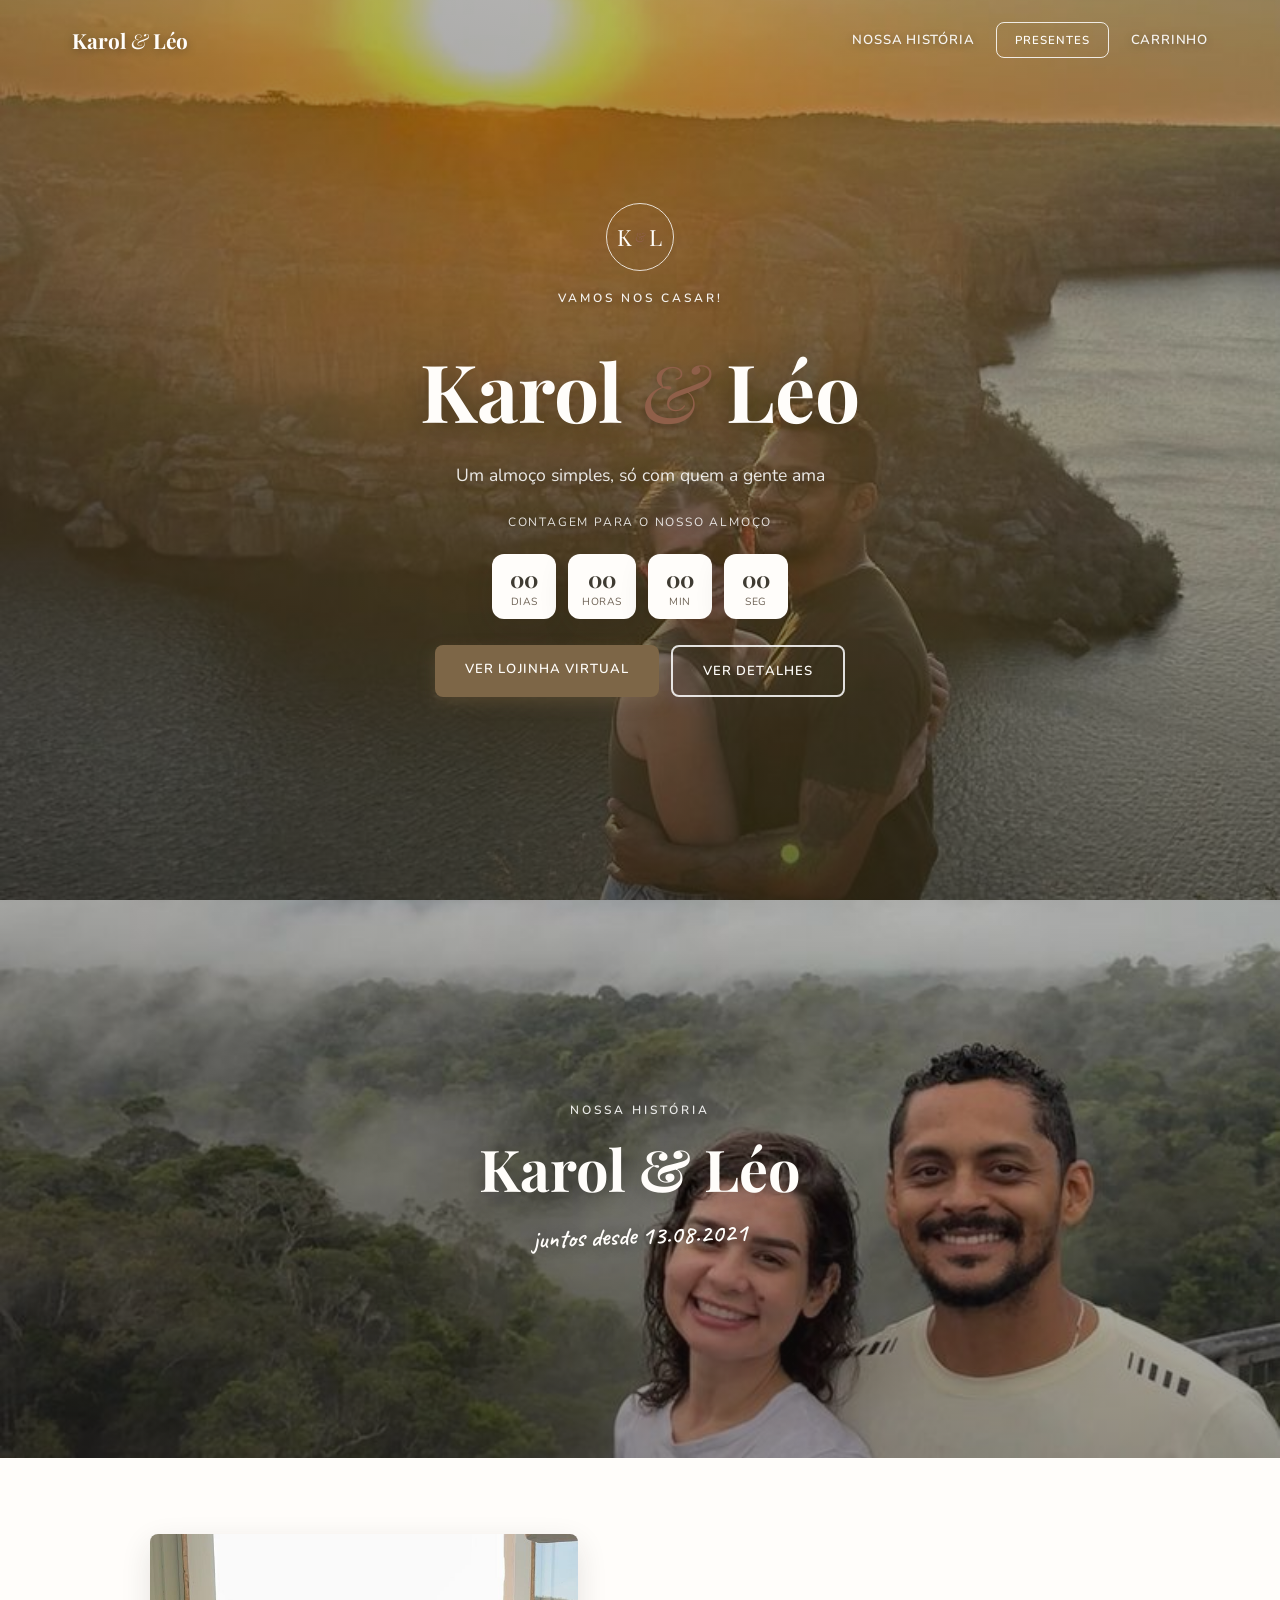
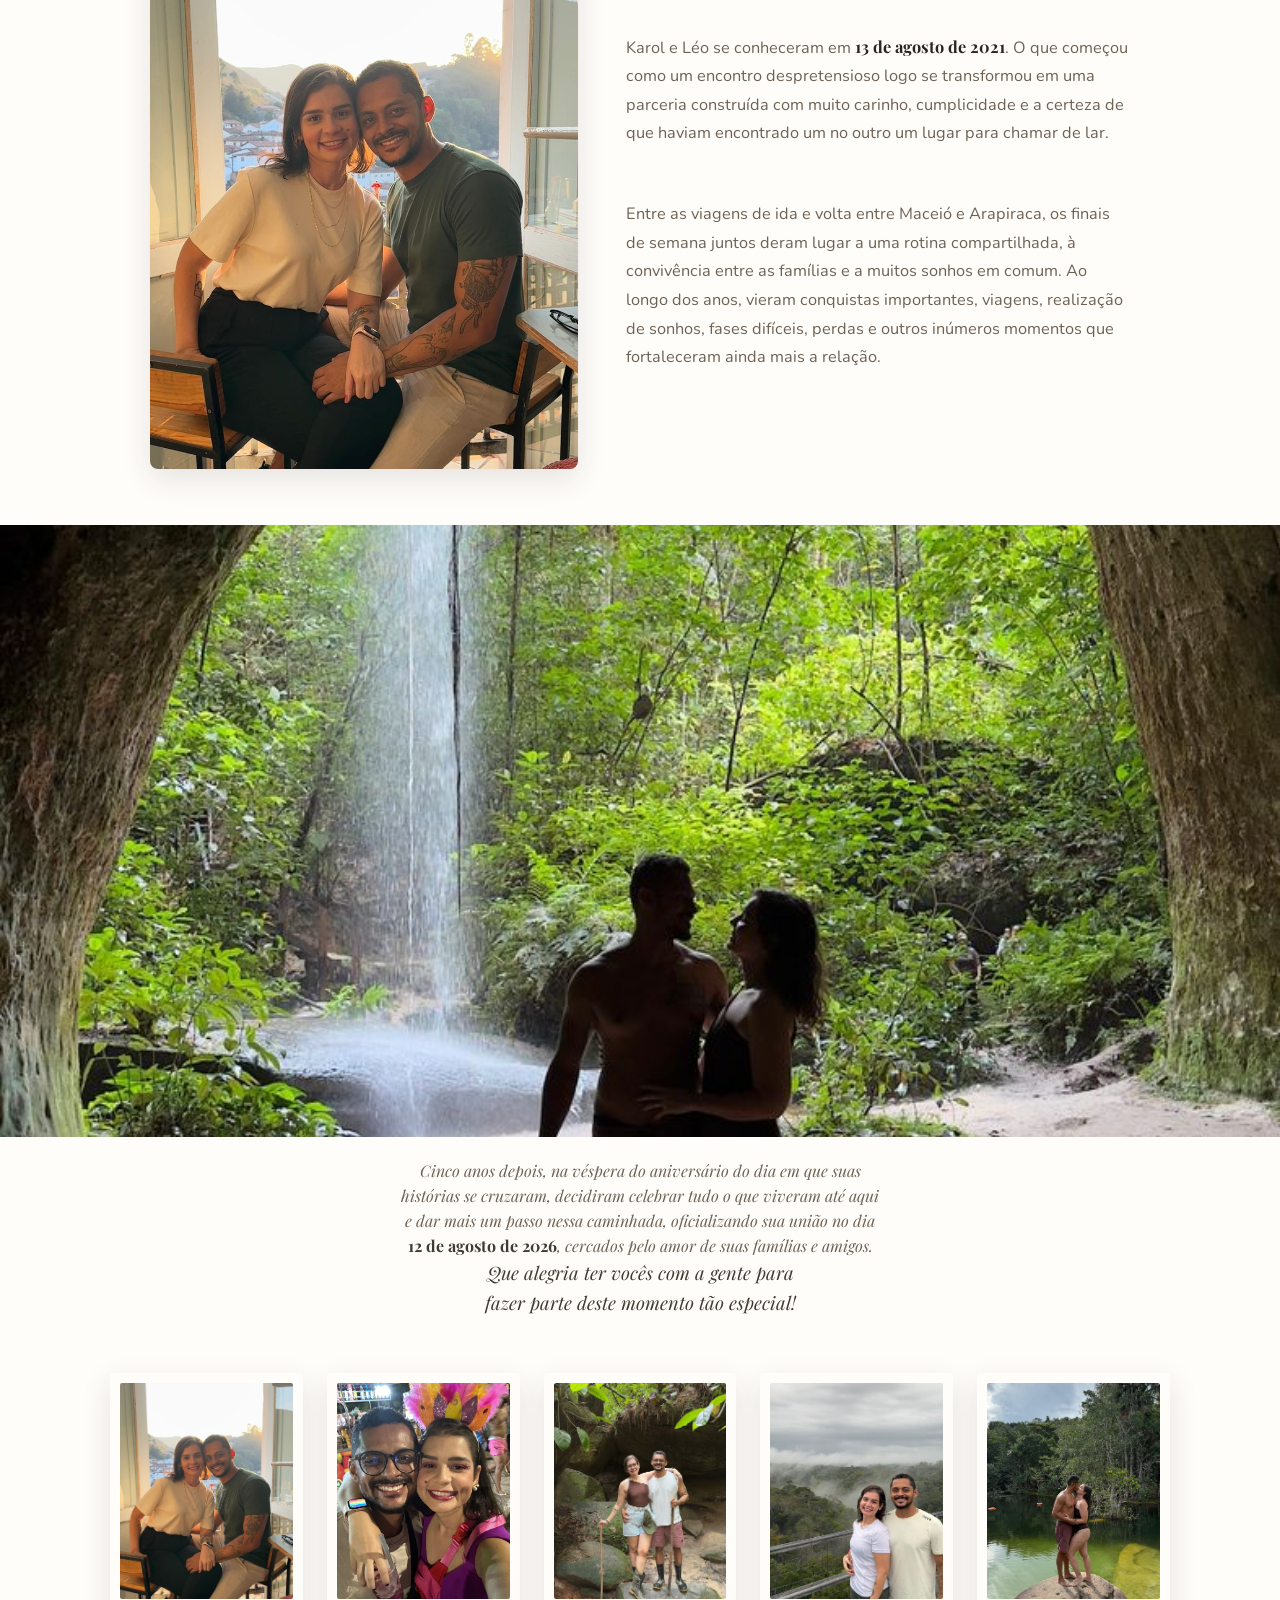
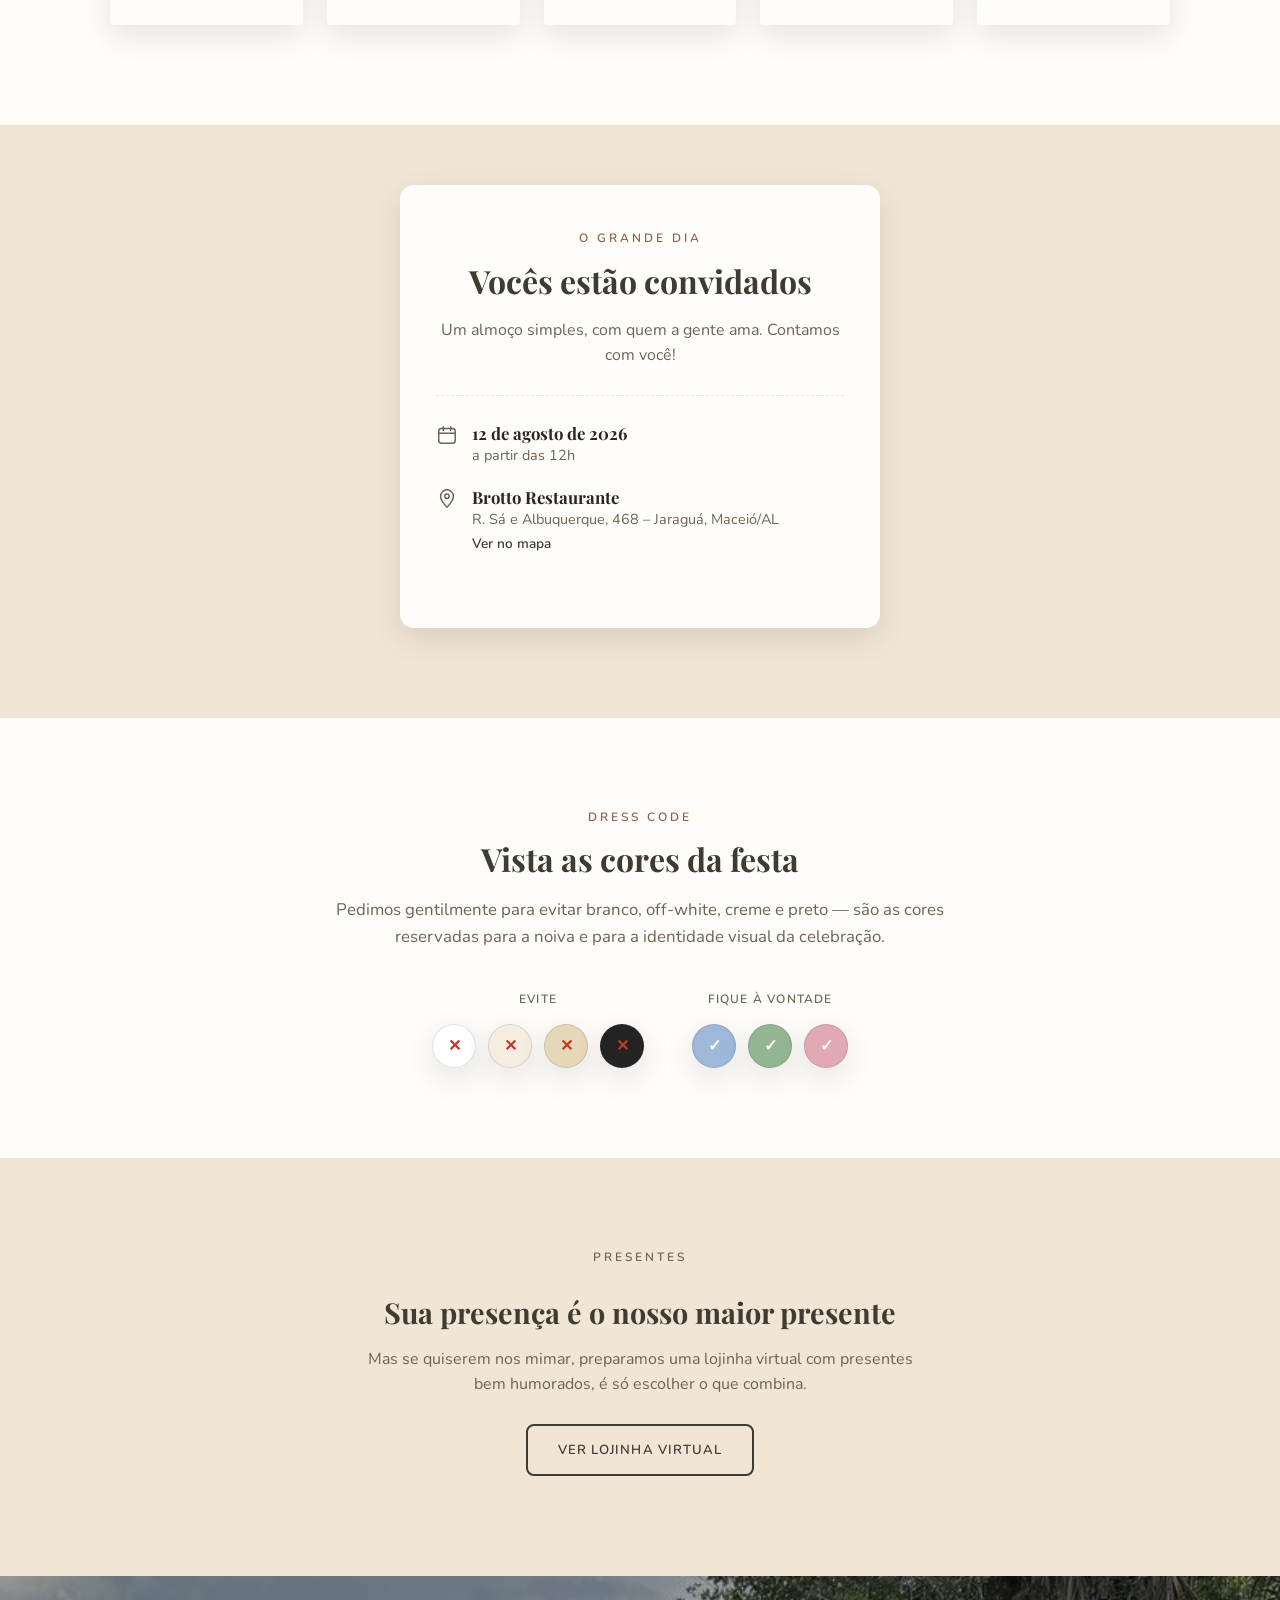
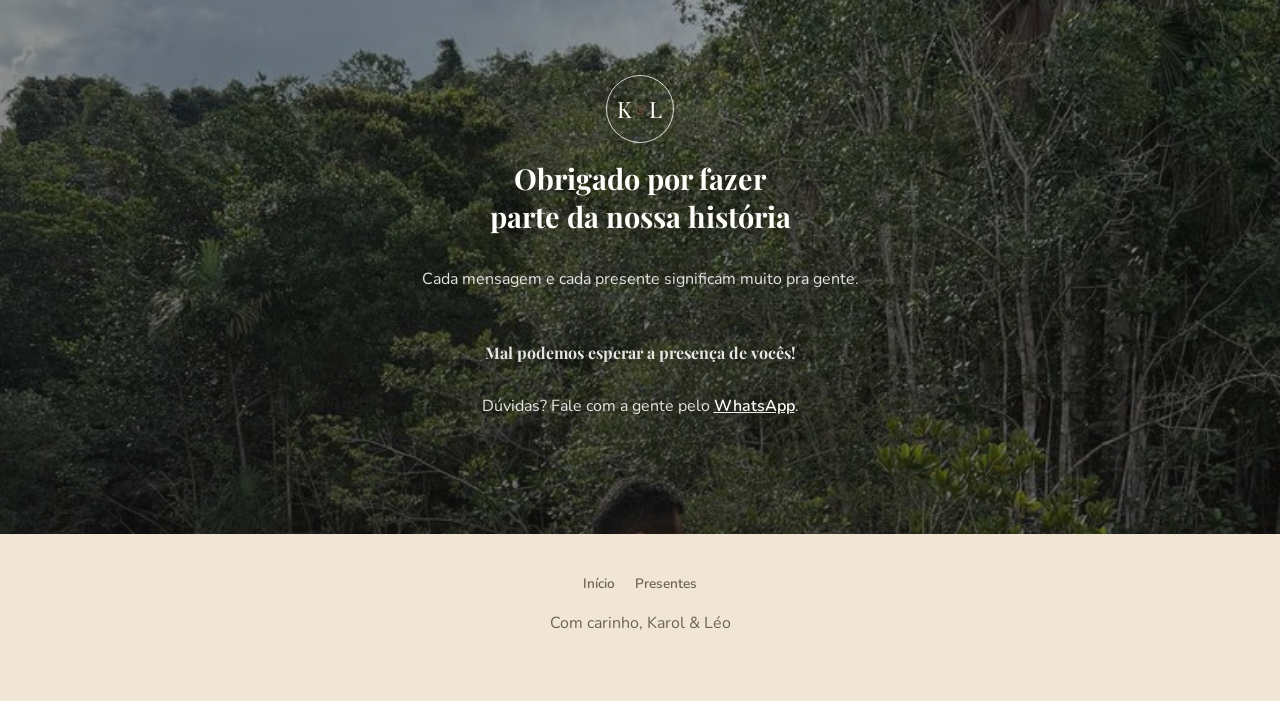
==== commit 46a9ce7b: "Dá mais destaque às fotos na seção "Nossa história" O parágrafo de abertura ganhou uma foto ao lado " ====
--- a/karol-e-leo/index.html
+++ b/karol-e-leo/index.html
@@ -55,8 +55,13 @@
     </div>
 
     <div class="story__narrative">
-      <p>Karol e Léo se conheceram em <strong>13 de agosto de 2021</strong>. O que começou como um encontro despretensioso logo se transformou em uma parceria construída com muito carinho, cumplicidade e a certeza de que haviam encontrado um no outro um lugar para chamar de lar.</p>
-      <p>Entre as viagens de ida e volta entre Maceió e Arapiraca, os finais de semana juntos deram lugar a uma rotina compartilhada, à convivência entre as famílias e a muitos sonhos em comum. Ao longo dos anos, vieram conquistas importantes, viagens, realização de sonhos, fases difíceis, perdas e outros inúmeros momentos que fortaleceram ainda mais a relação.</p>
+      <figure class="story__narrative-photo">
+        <img src="images/historia-01.jpg" alt="Karol e Léo" />
+      </figure>
+      <div class="story__narrative-text">
+        <p>Karol e Léo se conheceram em <strong>13 de agosto de 2021</strong>. O que começou como um encontro despretensioso logo se transformou em uma parceria construída com muito carinho, cumplicidade e a certeza de que haviam encontrado um no outro um lugar para chamar de lar.</p>
+        <p>Entre as viagens de ida e volta entre Maceió e Arapiraca, os finais de semana juntos deram lugar a uma rotina compartilhada, à convivência entre as famílias e a muitos sonhos em comum. Ao longo dos anos, vieram conquistas importantes, viagens, realização de sonhos, fases difíceis, perdas e outros inúmeros momentos que fortaleceram ainda mais a relação.</p>
+      </div>
     </div>
 
     <div class="story__quote-photo" style="background-image: url('images/historia-02.jpg');"></div>
--- a/karol-e-leo/styles.css
+++ b/karol-e-leo/styles.css
@@ -434,42 +434,73 @@
 }
 
 .story__narrative {
-  max-width: 620px;
+  max-width: 1020px;
   margin: 0 auto;
   padding: 0 20px;
+  display: grid;
+  grid-template-columns: minmax(0, 0.85fr) minmax(0, 1fr);
+  gap: 48px;
+  align-items: center;
+}
+
+.story__narrative-photo {
+  margin: 0;
+}
+
+.story__narrative-photo img {
+  width: 100%;
+  aspect-ratio: 4 / 5;
+  object-fit: cover;
+  display: block;
+  border-radius: 8px;
+  box-shadow: var(--shadow);
+}
+
+.story__narrative-text {
   display: flex;
   flex-direction: column;
   gap: 20px;
 }
 
-.story__narrative p {
+.story__narrative-text p {
   color: var(--ink-light);
   font-size: 1.02rem;
   line-height: 1.75;
 }
 
-.story__narrative strong {
+.story__narrative-text strong {
   color: var(--ink);
   font-family: 'Playfair Display', serif;
 }
 
+@media (max-width: 700px) {
+  .story__narrative {
+    grid-template-columns: 1fr;
+    gap: 28px;
+  }
+  .story__narrative-photo {
+    max-width: 280px;
+    margin: 0 auto;
+  }
+}
+
 .story__quote-photo {
-  min-height: 42vh;
+  min-height: 68vh;
   background-size: cover;
   background-position: center;
   margin: 56px 0 0;
 }
 
 .story__quote-text {
-  max-width: 640px;
-  margin: 32px auto 0;
+  max-width: 520px;
+  margin: 22px auto 0;
   padding: 0 20px;
   text-align: center;
-  color: var(--ink);
+  color: var(--ink-light);
   font-family: 'Playfair Display', serif;
   font-style: italic;
-  font-size: 1.3rem;
-  line-height: 1.65;
+  font-size: 1rem;
+  line-height: 1.55;
   text-wrap: balance;
 }
 
@@ -530,7 +561,7 @@
 @media (max-width: 600px) {
   .story__gallery { grid-template-columns: repeat(2, 1fr); gap: 18px; }
   .story__hero, .story__hero-scrim { min-height: 52vh; }
-  .story__quote-photo { min-height: 34vh; }
+  .story__quote-photo { min-height: 46vh; }
   .closing, .closing__scrim { min-height: 46vh; }
 }
 
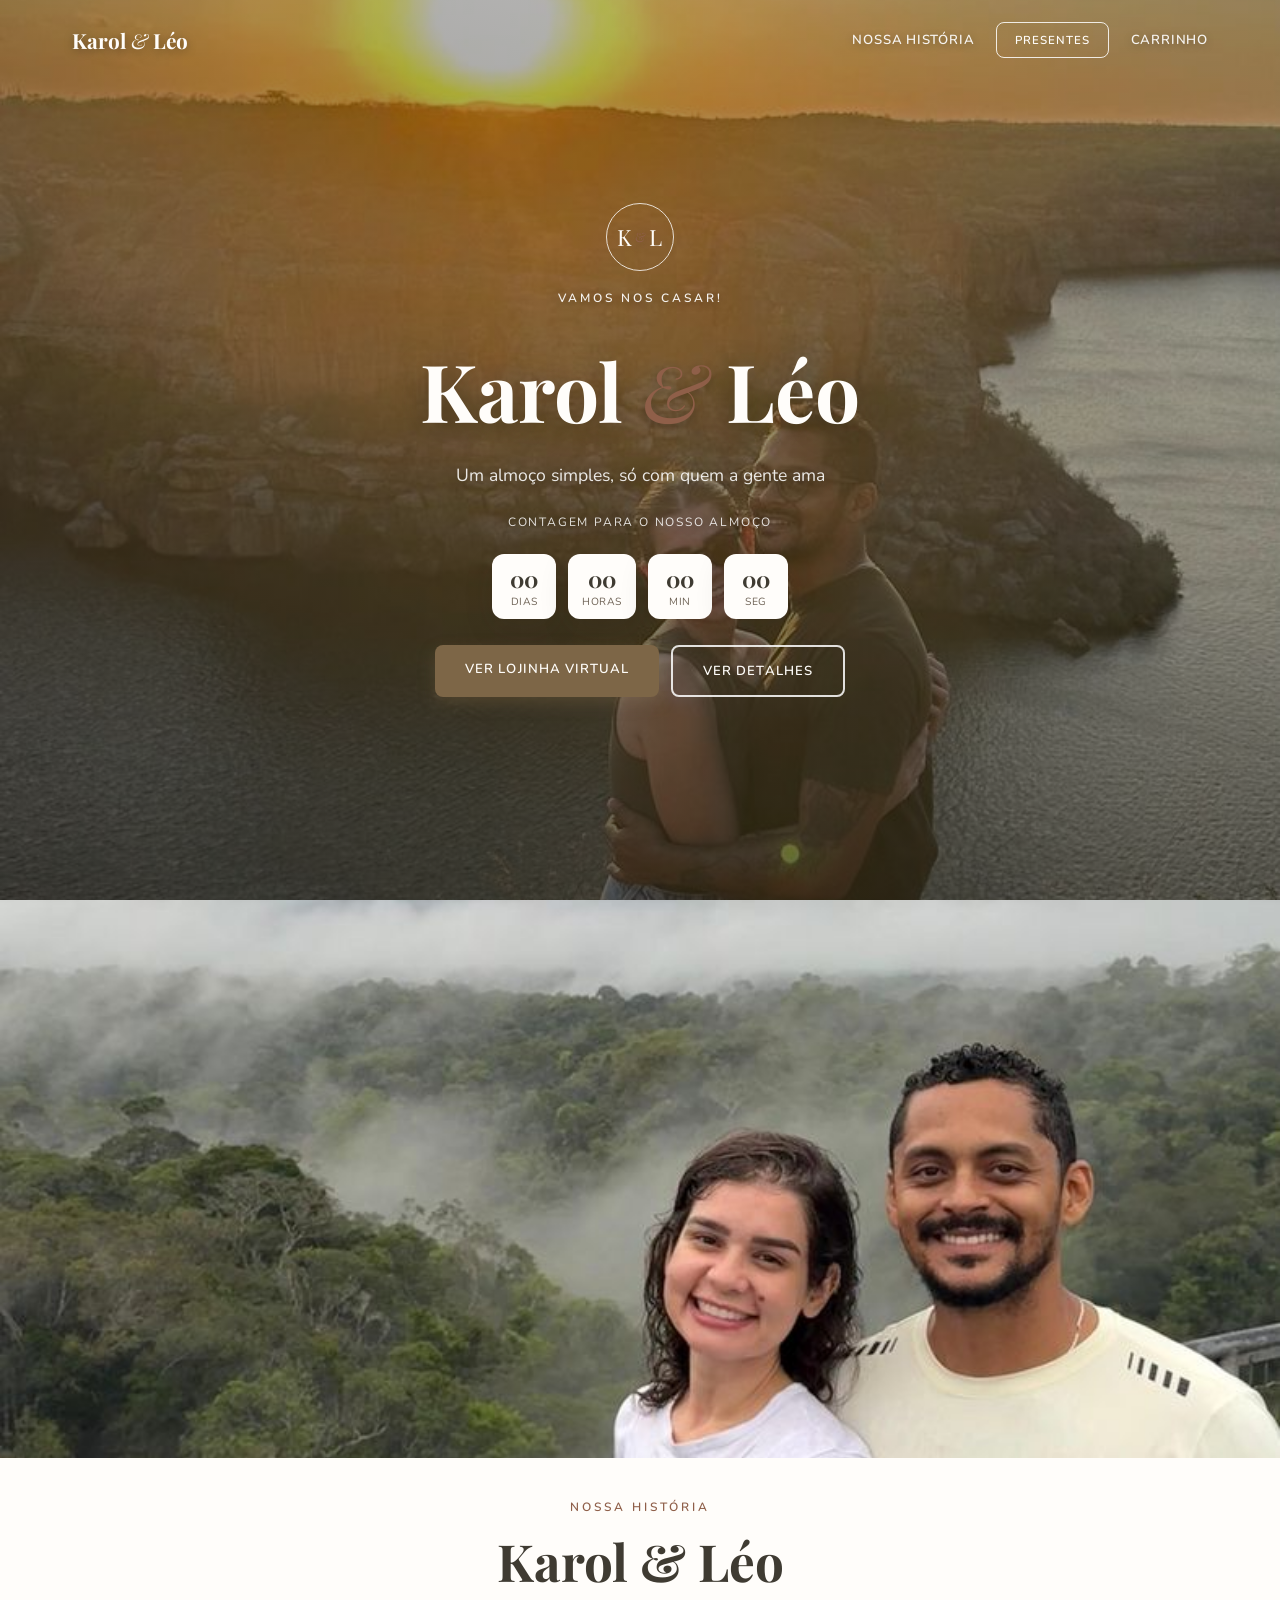
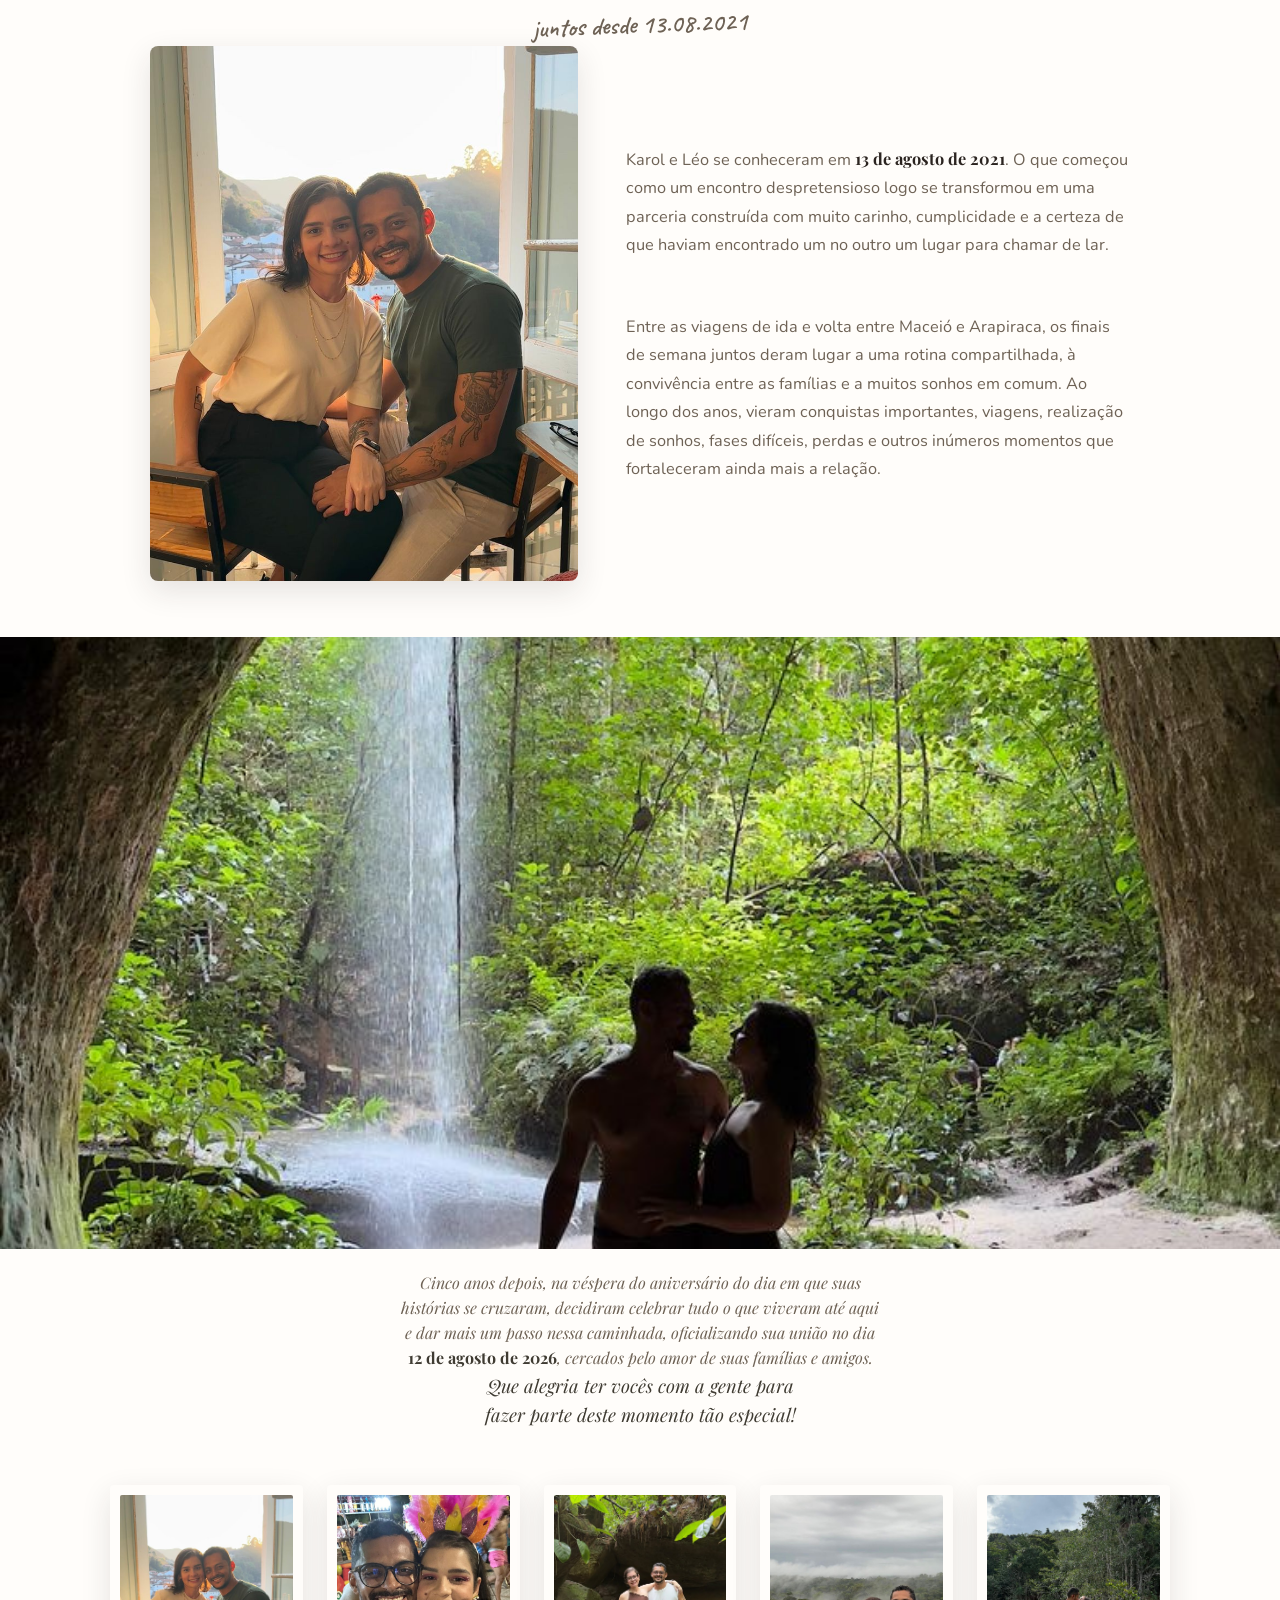
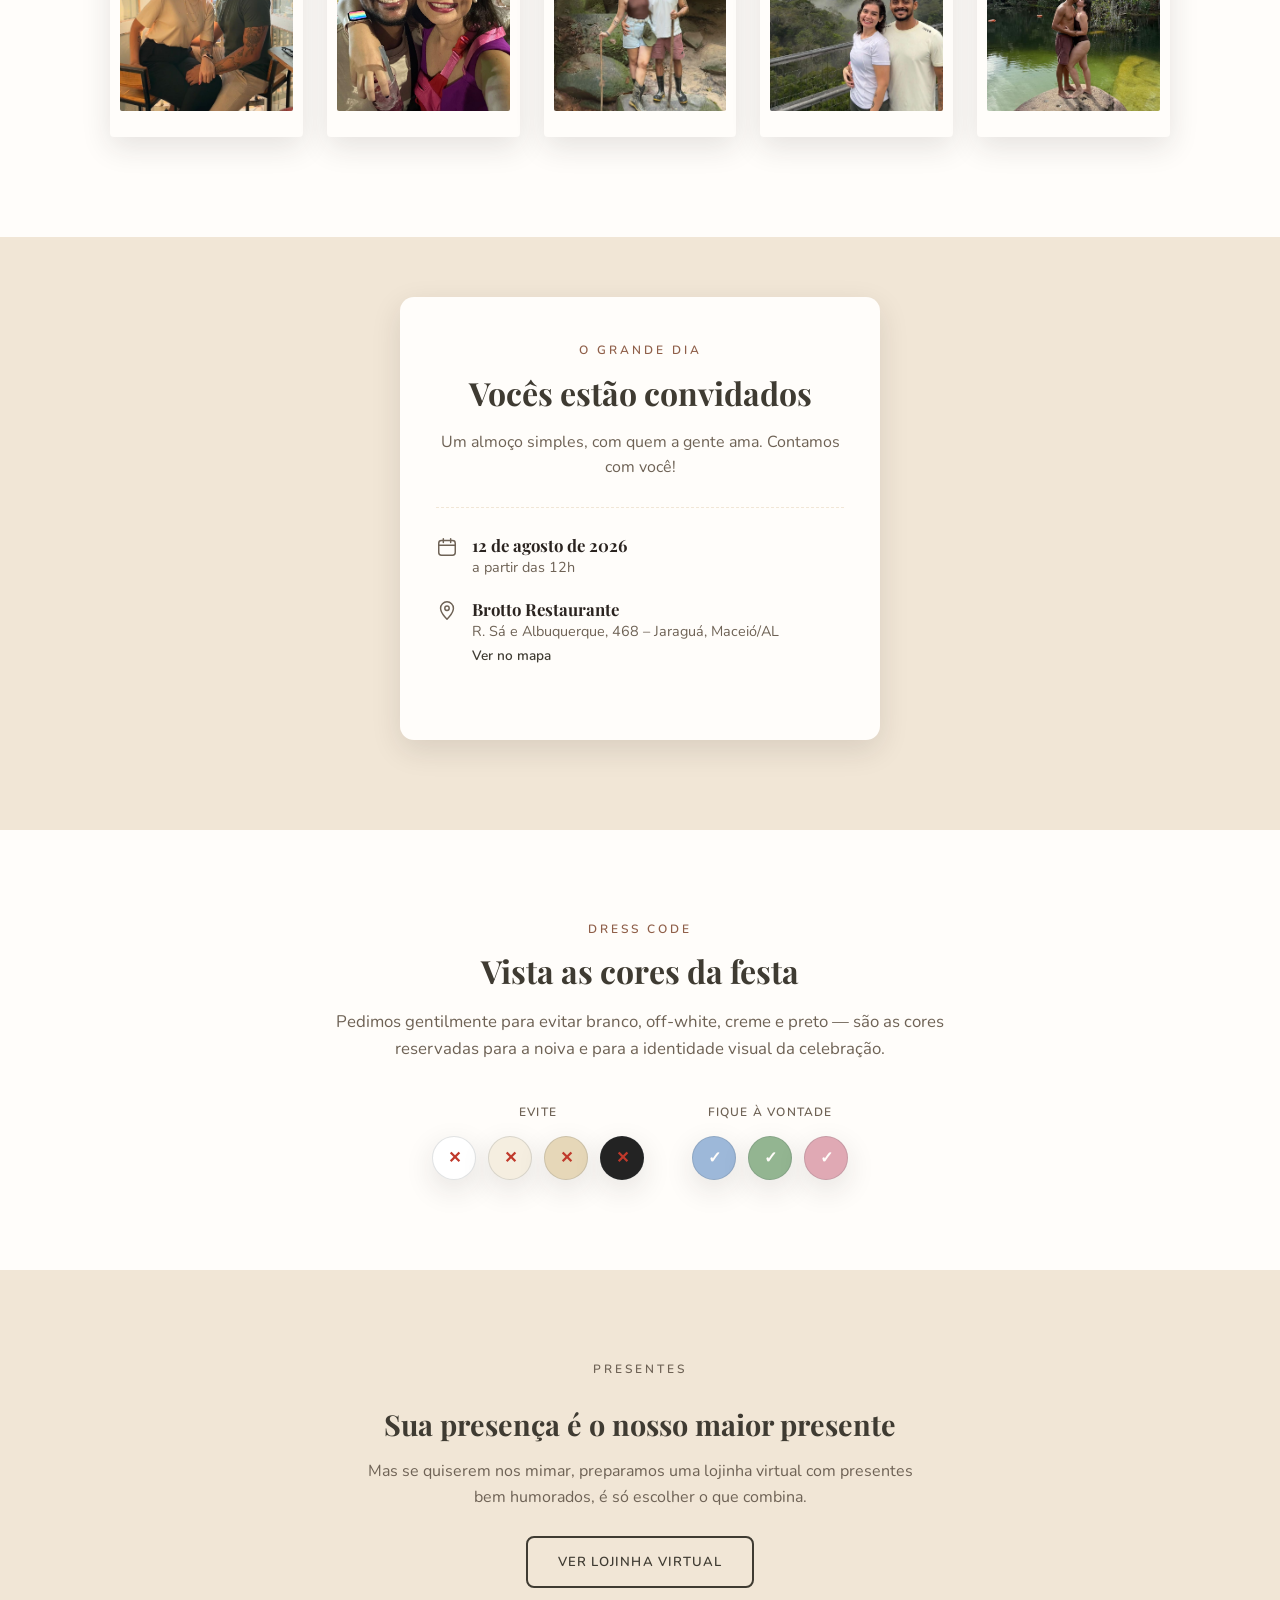
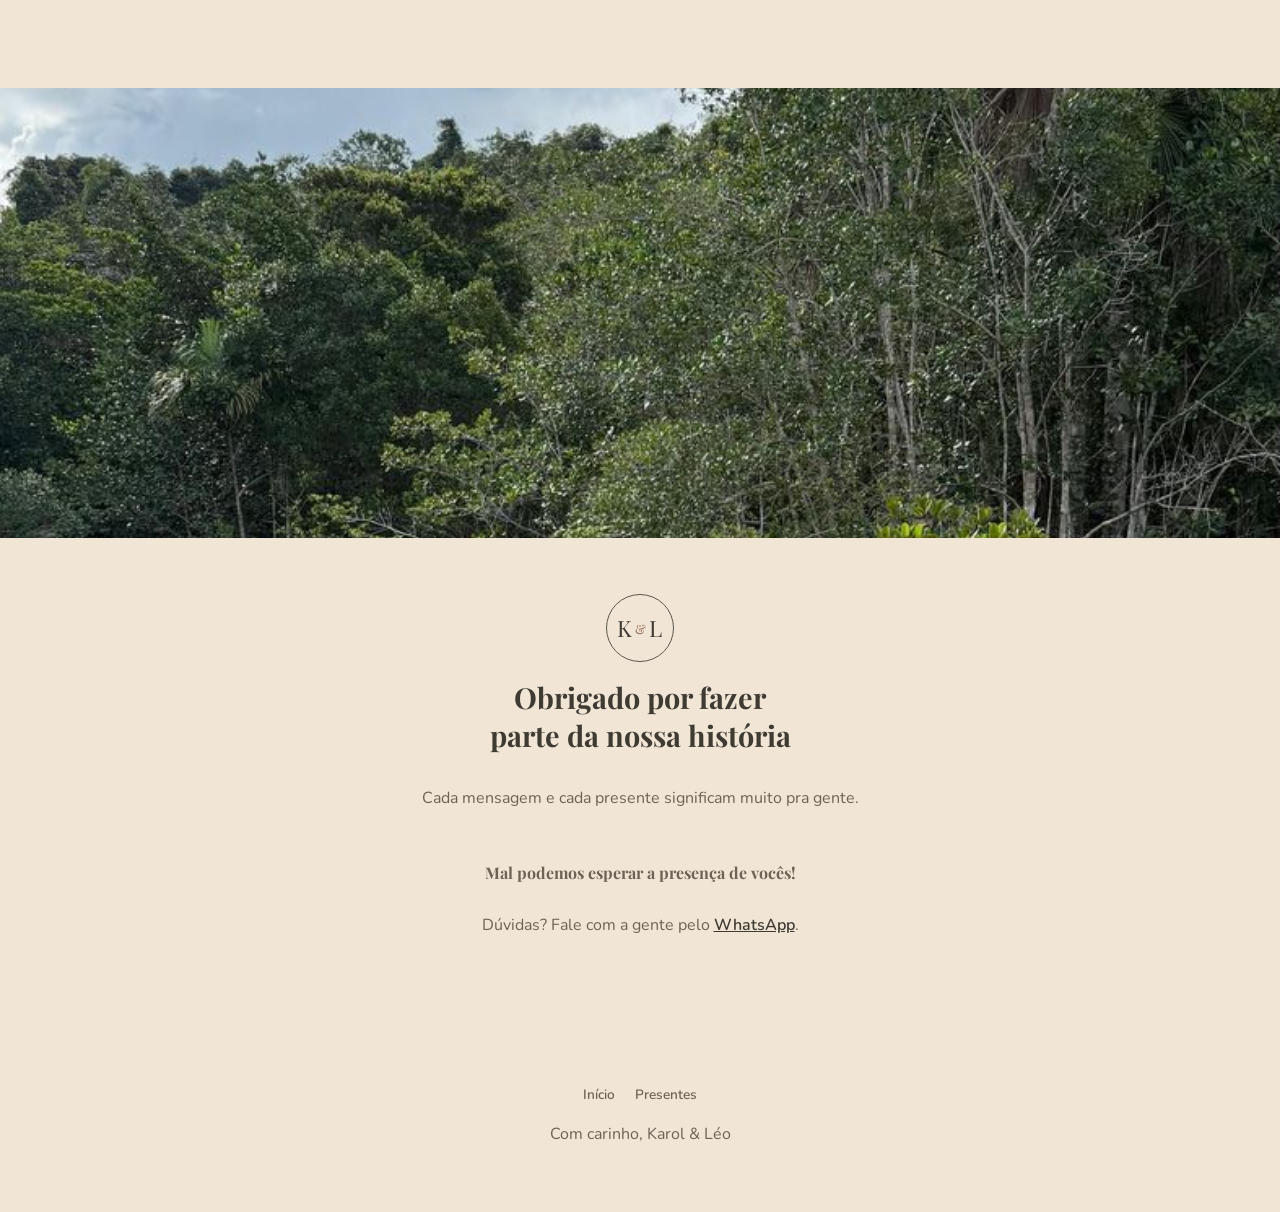
==== commit 88c168f9: "Tira o texto de cima das fotos no banner da história e no encerramento O banner "Nossa história" e a" ====
--- a/karol-e-leo/index.html
+++ b/karol-e-leo/index.html
@@ -46,12 +46,11 @@
 
   <!-- ===================== NOSSA HISTÓRIA ===================== -->
   <section class="story" id="historia">
-    <div class="story__hero" style="background-image: url('images/historia-06.jpg');">
-      <div class="story__hero-scrim">
-        <p class="section-eyebrow section-eyebrow--light">Nossa história</p>
-        <h2 class="story__hero-title">Karol &amp; Léo</h2>
-        <p class="story__since">juntos desde 13.08.2021</p>
-      </div>
+    <div class="story__hero-photo" style="background-image: url('images/historia-06.jpg');"></div>
+    <div class="story__hero-caption">
+      <p class="section-eyebrow">Nossa história</p>
+      <h2 class="story__hero-title">Karol &amp; Léo</h2>
+      <p class="story__since">juntos desde 13.08.2021</p>
     </div>
 
     <div class="story__narrative">
@@ -164,15 +163,14 @@
   </section>
 
   <!-- ===================== AGRADECIMENTO ===================== -->
-  <section class="closing" style="background-image: url('images/historia-07.jpg');">
-    <div class="closing__scrim">
-      <div class="closing__content">
-        <span class="closing__monogram" aria-hidden="true">K <span>&amp;</span> L</span>
-        <h2>Obrigado por fazer parte da nossa história</h2>
-        <p>Cada mensagem e cada presente significam muito pra gente.</p>
-        <p class="closing__highlight">Mal podemos esperar a presença de vocês!</p>
-        <p class="closing__contact">Dúvidas? Fale com a gente pelo <a href="https://wa.me/5582999404414" target="_blank" rel="noopener">WhatsApp</a>.</p>
-      </div>
+  <section class="closing">
+    <div class="closing__photo" style="background-image: url('images/historia-07.jpg');"></div>
+    <div class="closing__content">
+      <span class="closing__monogram" aria-hidden="true">K <span>&amp;</span> L</span>
+      <h2>Obrigado por fazer parte da nossa história</h2>
+      <p>Cada mensagem e cada presente significam muito pra gente.</p>
+      <p class="closing__highlight">Mal podemos esperar a presença de vocês!</p>
+      <p class="closing__contact">Dúvidas? Fale com a gente pelo <a href="https://wa.me/5582999404414" target="_blank" rel="noopener">WhatsApp</a>.</p>
     </div>
   </section>
 
--- a/karol-e-leo/styles.css
+++ b/karol-e-leo/styles.css
@@ -215,8 +215,8 @@
 }
 
 .closing__monogram {
-  color: var(--white);
-  border: 1.5px solid rgba(255,255,255,0.8);
+  color: var(--sky-dark);
+  border: 1.5px solid var(--sky);
 }
 
 .hero__monogram span,
@@ -226,8 +226,7 @@
   margin: 0 2px;
 }
 
-.hero__monogram span,
-.closing__monogram span { text-shadow: 0 2px 10px rgba(0,0,0,0.35); }
+.hero__monogram span { text-shadow: 0 2px 10px rgba(0,0,0,0.35); }
 
 .section-eyebrow {
   letter-spacing: 0.25em;
@@ -392,45 +391,32 @@
   overflow: hidden;
 }
 
-.story__hero {
-  position: relative;
+.story__hero-photo {
   min-height: 62vh;
   background-size: cover;
   background-position: center;
-  margin-bottom: 76px;
-}
-
-.story__hero-scrim {
-  min-height: 62vh;
-  display: flex;
-  flex-direction: column;
-  align-items: center;
-  justify-content: center;
-  text-align: center;
-  padding: 40px 20px;
-  background: linear-gradient(190deg, rgba(24,20,18,0.18) 10%, rgba(24,20,18,0.55) 100%);
-}
-
-.section-eyebrow--light {
-  color: rgba(255, 255, 255, 0.88);
+  margin-bottom: 40px;
+}
+
+.story__hero-caption {
+  text-align: center;
+  padding: 0 20px;
 }
 
 .story__hero-title {
   font-family: 'Playfair Display', serif;
-  color: var(--white);
-  font-size: clamp(2.4rem, 7vw, 3.6rem);
+  color: var(--sky-dark);
+  font-size: clamp(2.2rem, 6vw, 3.2rem);
   margin: 0 0 10px;
-  text-shadow: 0 2px 24px rgba(0, 0, 0, 0.35);
 }
 
 .story__since {
   font-family: 'Caveat', cursive;
   font-size: 1.6rem;
   font-weight: 600;
-  color: var(--white);
+  color: var(--ink-light);
   transform: rotate(-2deg);
   margin: 0;
-  text-shadow: 0 2px 14px rgba(0, 0, 0, 0.3);
 }
 
 .story__narrative {
@@ -560,9 +546,9 @@
 
 @media (max-width: 600px) {
   .story__gallery { grid-template-columns: repeat(2, 1fr); gap: 18px; }
-  .story__hero, .story__hero-scrim { min-height: 52vh; }
+  .story__hero-photo { min-height: 52vh; }
   .story__quote-photo { min-height: 46vh; }
-  .closing, .closing__scrim { min-height: 46vh; }
+  .closing__photo { min-height: 38vh; }
 }
 
 /* ===================== CONVITE ===================== */
@@ -735,26 +721,20 @@
 
 /* ===================== AGRADECIMENTO ===================== */
 .closing {
-  position: relative;
-  min-height: 62vh;
+  background: var(--paper-dark);
+}
+
+.closing__photo {
+  min-height: 50vh;
   background-size: cover;
   background-position: center 30%;
-}
-
-.closing__scrim {
-  position: relative;
-  min-height: 62vh;
-  display: flex;
-  align-items: center;
-  justify-content: center;
-  text-align: center;
-  padding: 90px 20px;
-  background: linear-gradient(190deg, rgba(20,18,17,0.35) 0%, rgba(20,18,17,0.62) 100%);
 }
 
 .closing__content {
   max-width: 520px;
   margin: 0 auto;
+  padding: 56px 20px 90px;
+  text-align: center;
   display: flex;
   flex-direction: column;
   align-items: center;
@@ -762,36 +742,32 @@
 }
 
 .closing__content h2 {
-  color: var(--white);
+  color: var(--sky-dark);
   font-size: 1.8rem;
   text-wrap: balance;
-  text-shadow: 0 2px 18px rgba(0,0,0,0.35);
 }
 
 .closing__content p {
-  color: rgba(255,255,255,0.88);
+  color: var(--ink-light);
   font-size: 1rem;
-  text-shadow: 0 2px 10px rgba(0,0,0,0.3);
 }
 
 .closing__highlight {
   font-family: 'Playfair Display', serif;
-  color: var(--white);
+  color: var(--sky-dark);
   font-size: 1.3rem;
   font-weight: 700;
   text-wrap: balance;
-  text-shadow: 0 2px 18px rgba(0,0,0,0.35);
 }
 
 .closing__contact {
   font-size: 0.85rem;
-  color: rgba(255,255,255,0.85);
+  color: var(--ink-light);
   margin-top: -4px;
-  text-shadow: 0 2px 8px rgba(0,0,0,0.3);
 }
 
 .closing__contact a {
-  color: var(--white);
+  color: var(--sky-dark);
   font-weight: 600;
   text-decoration: underline;
 }
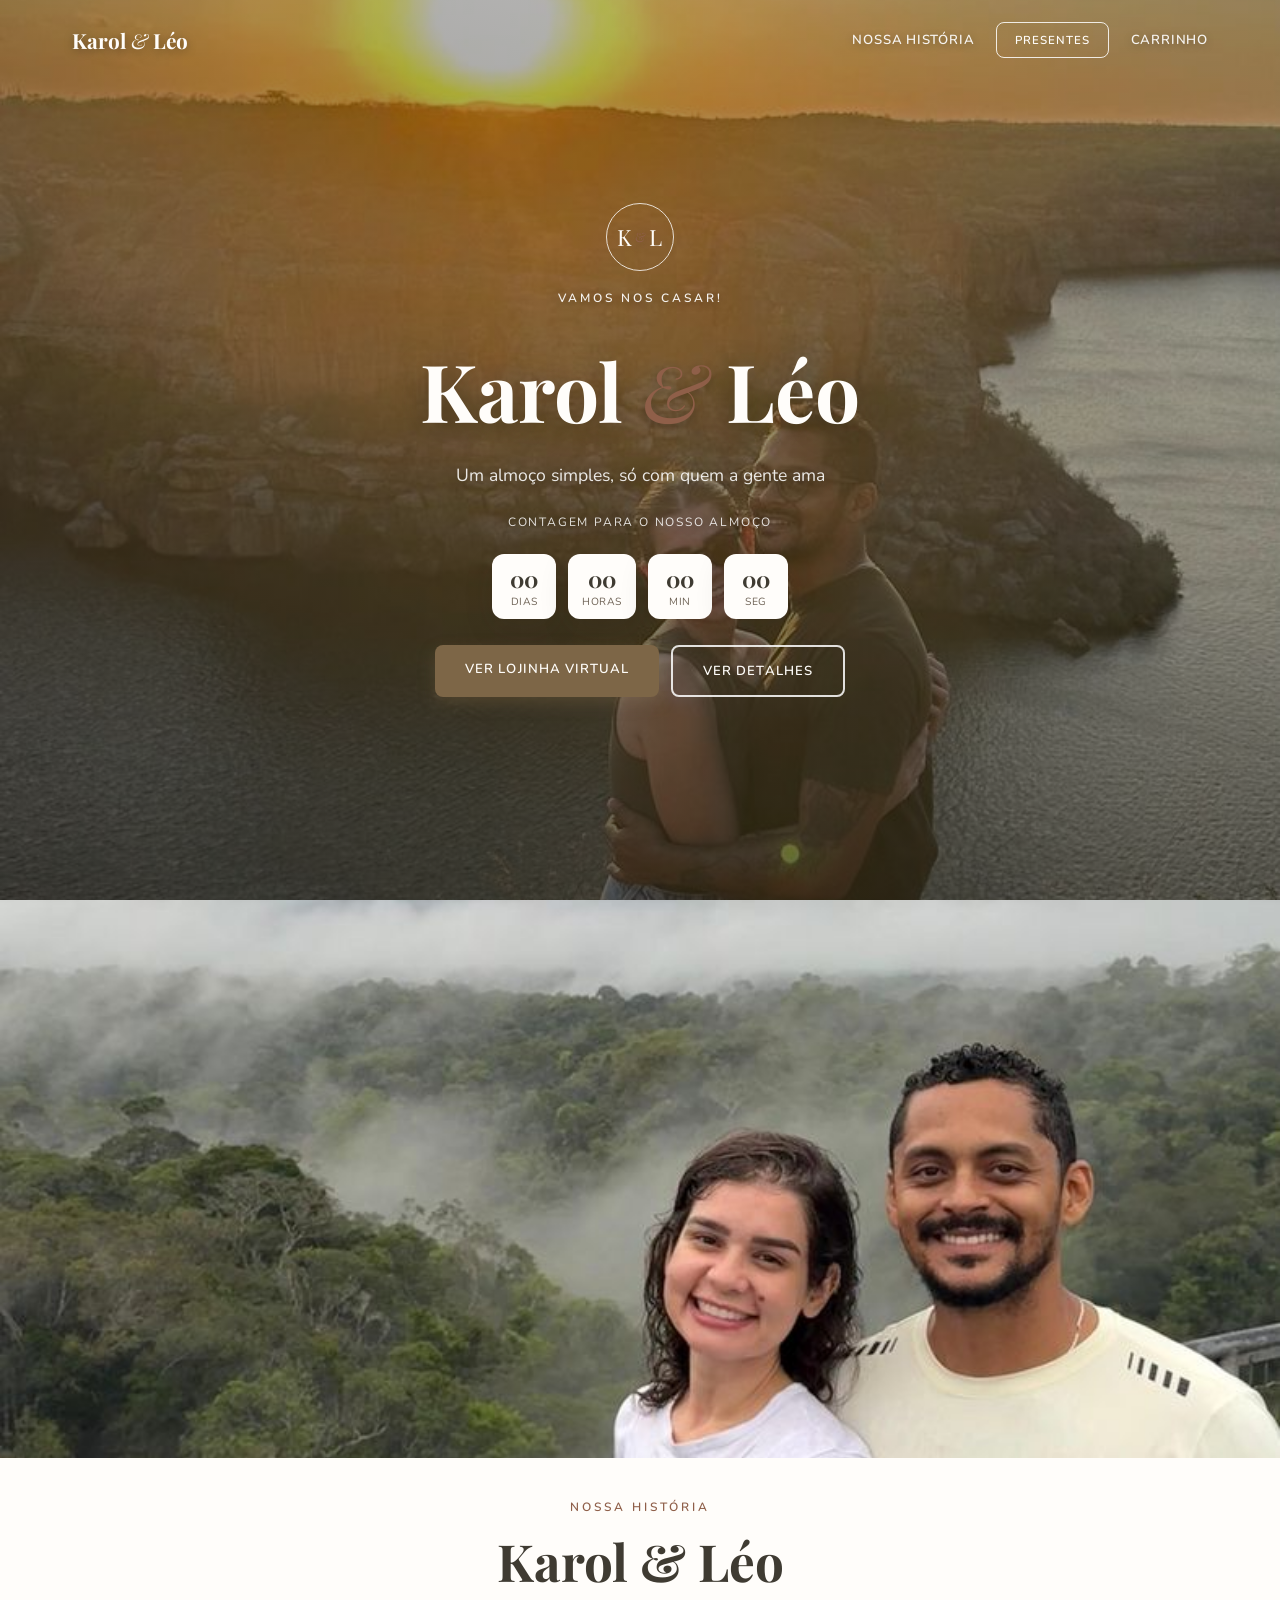
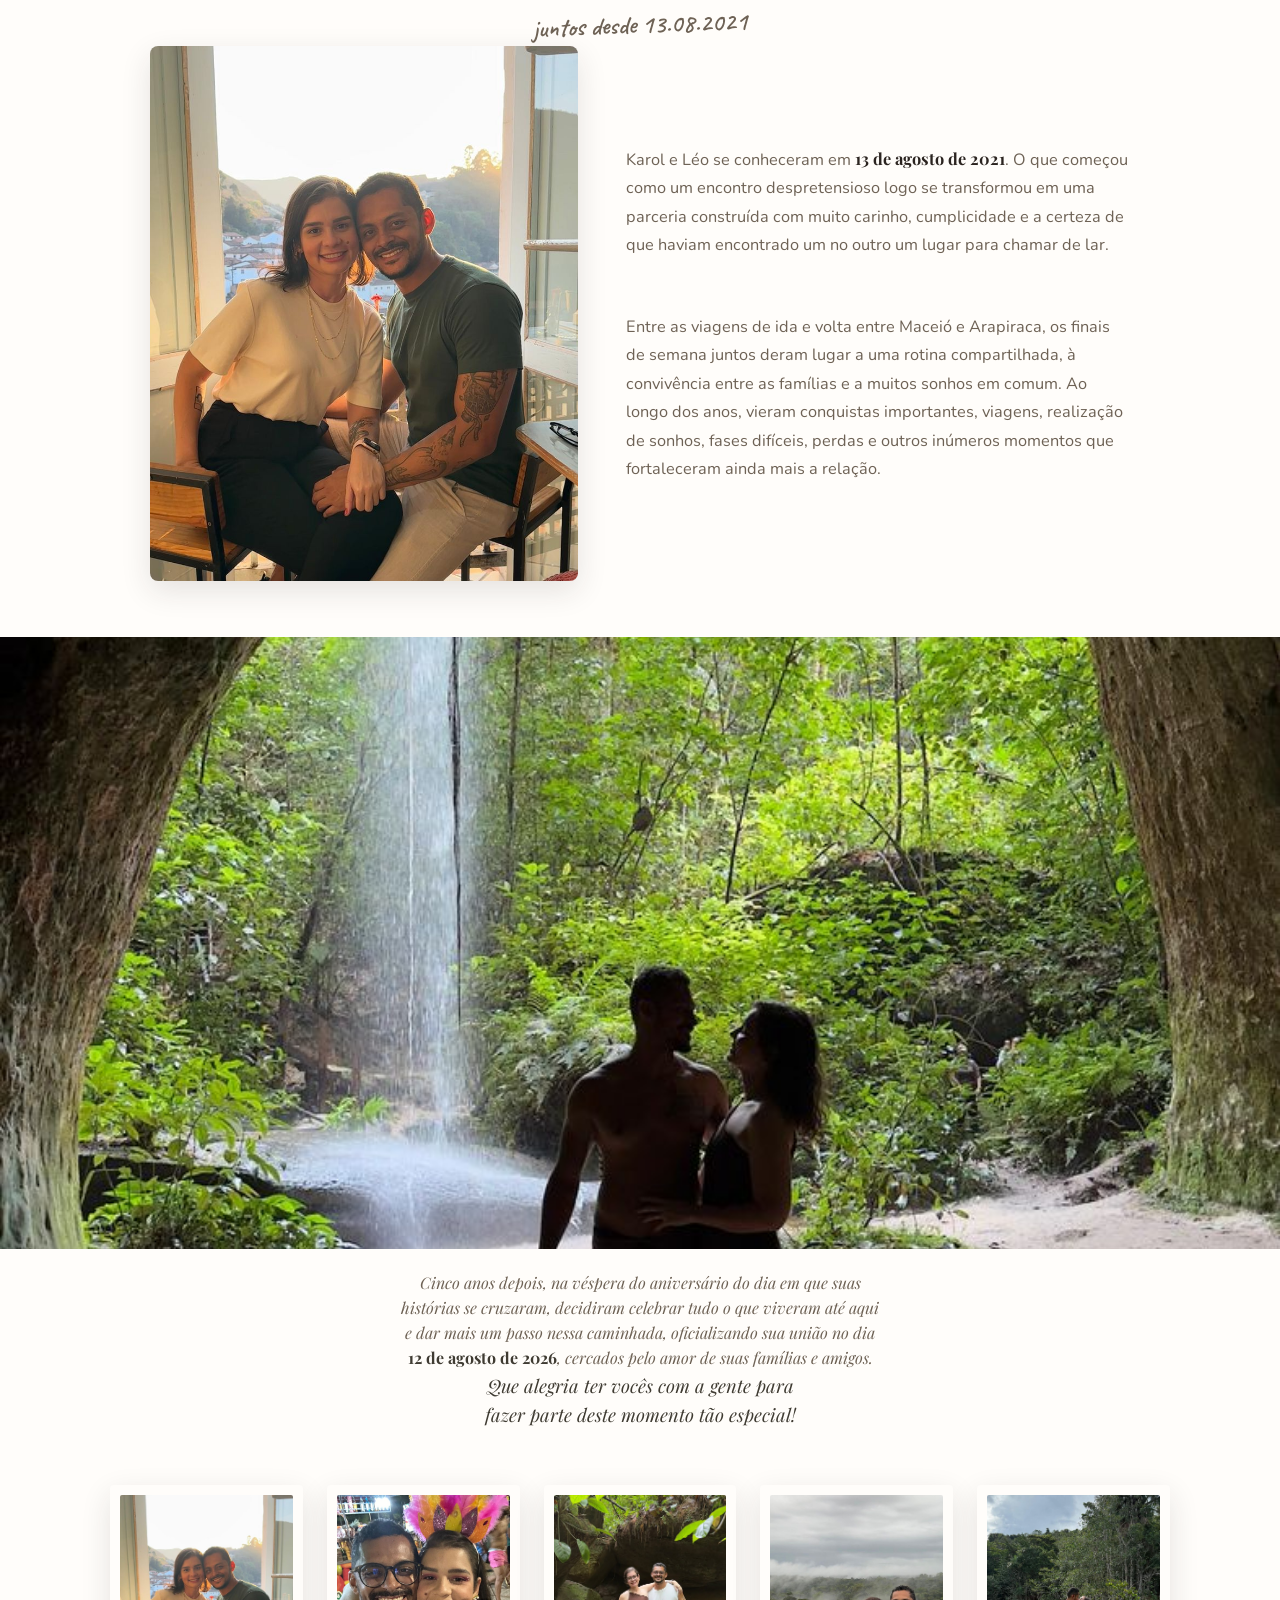
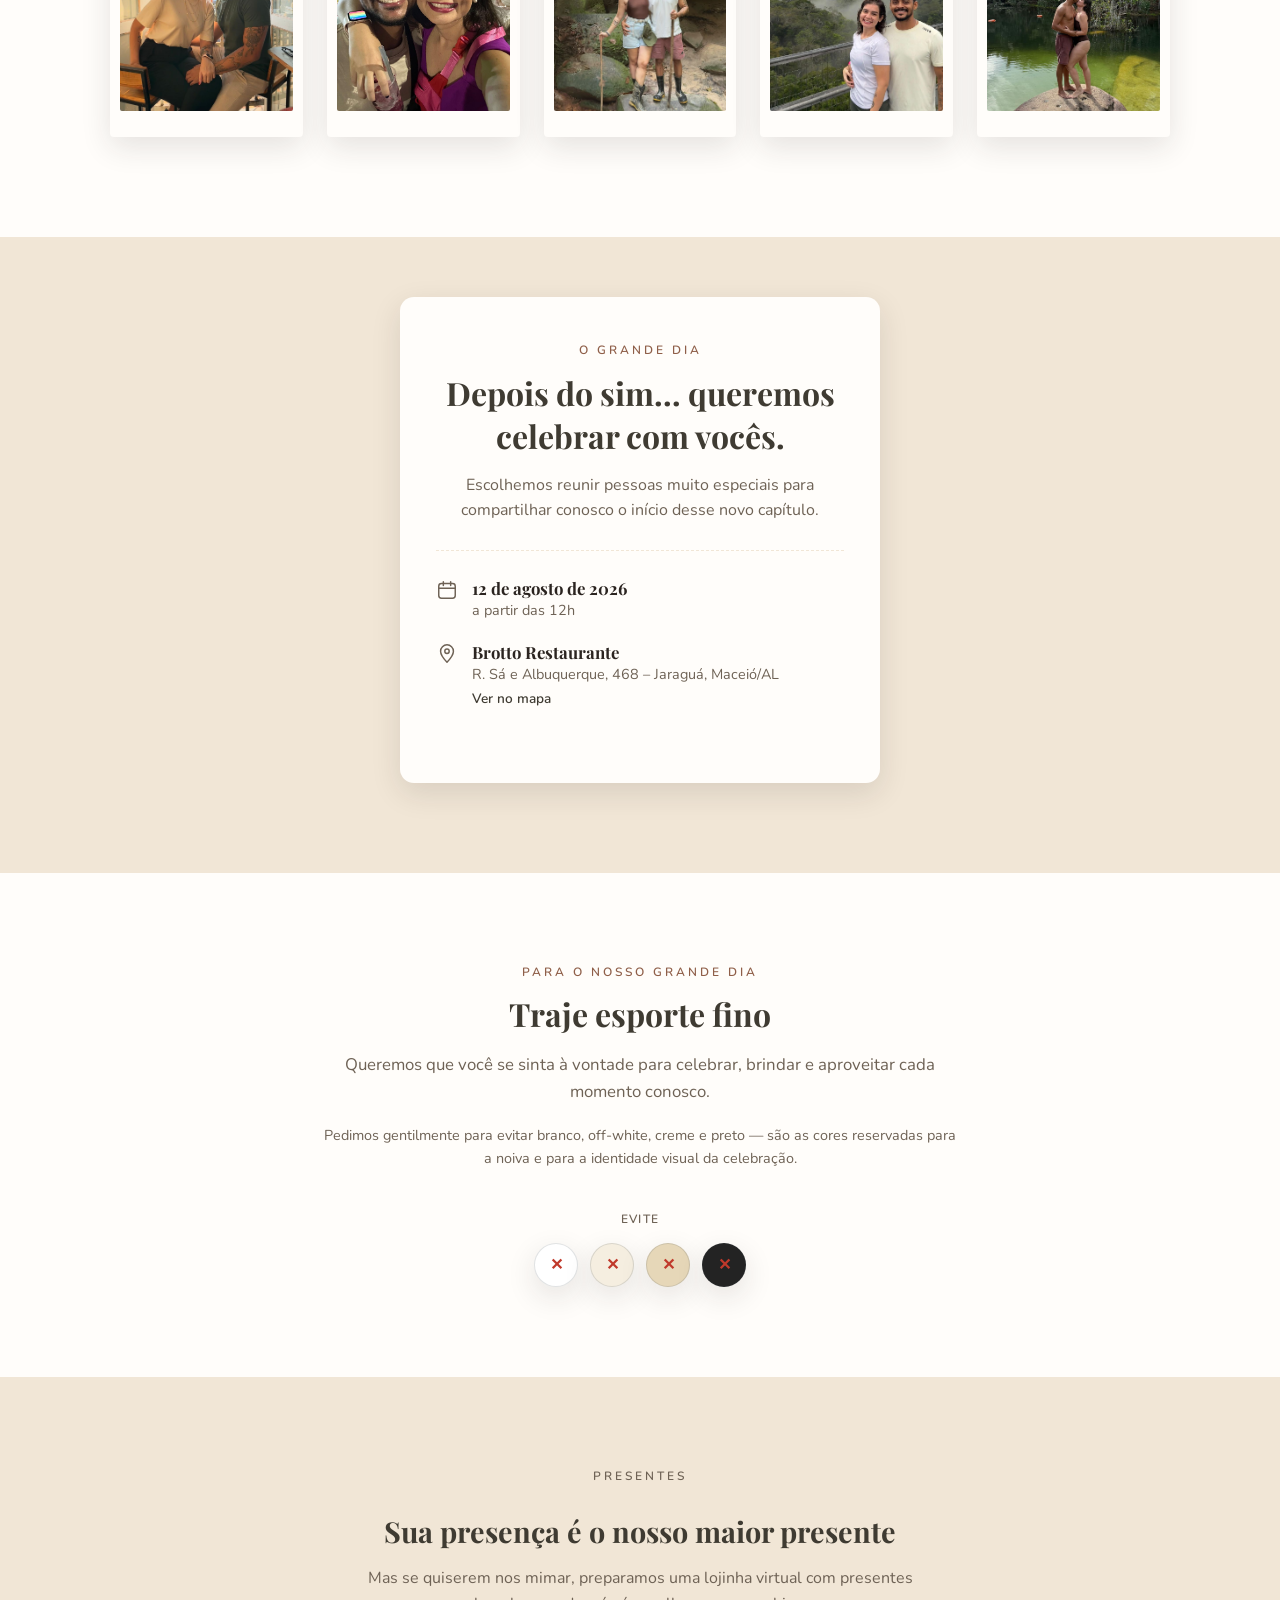
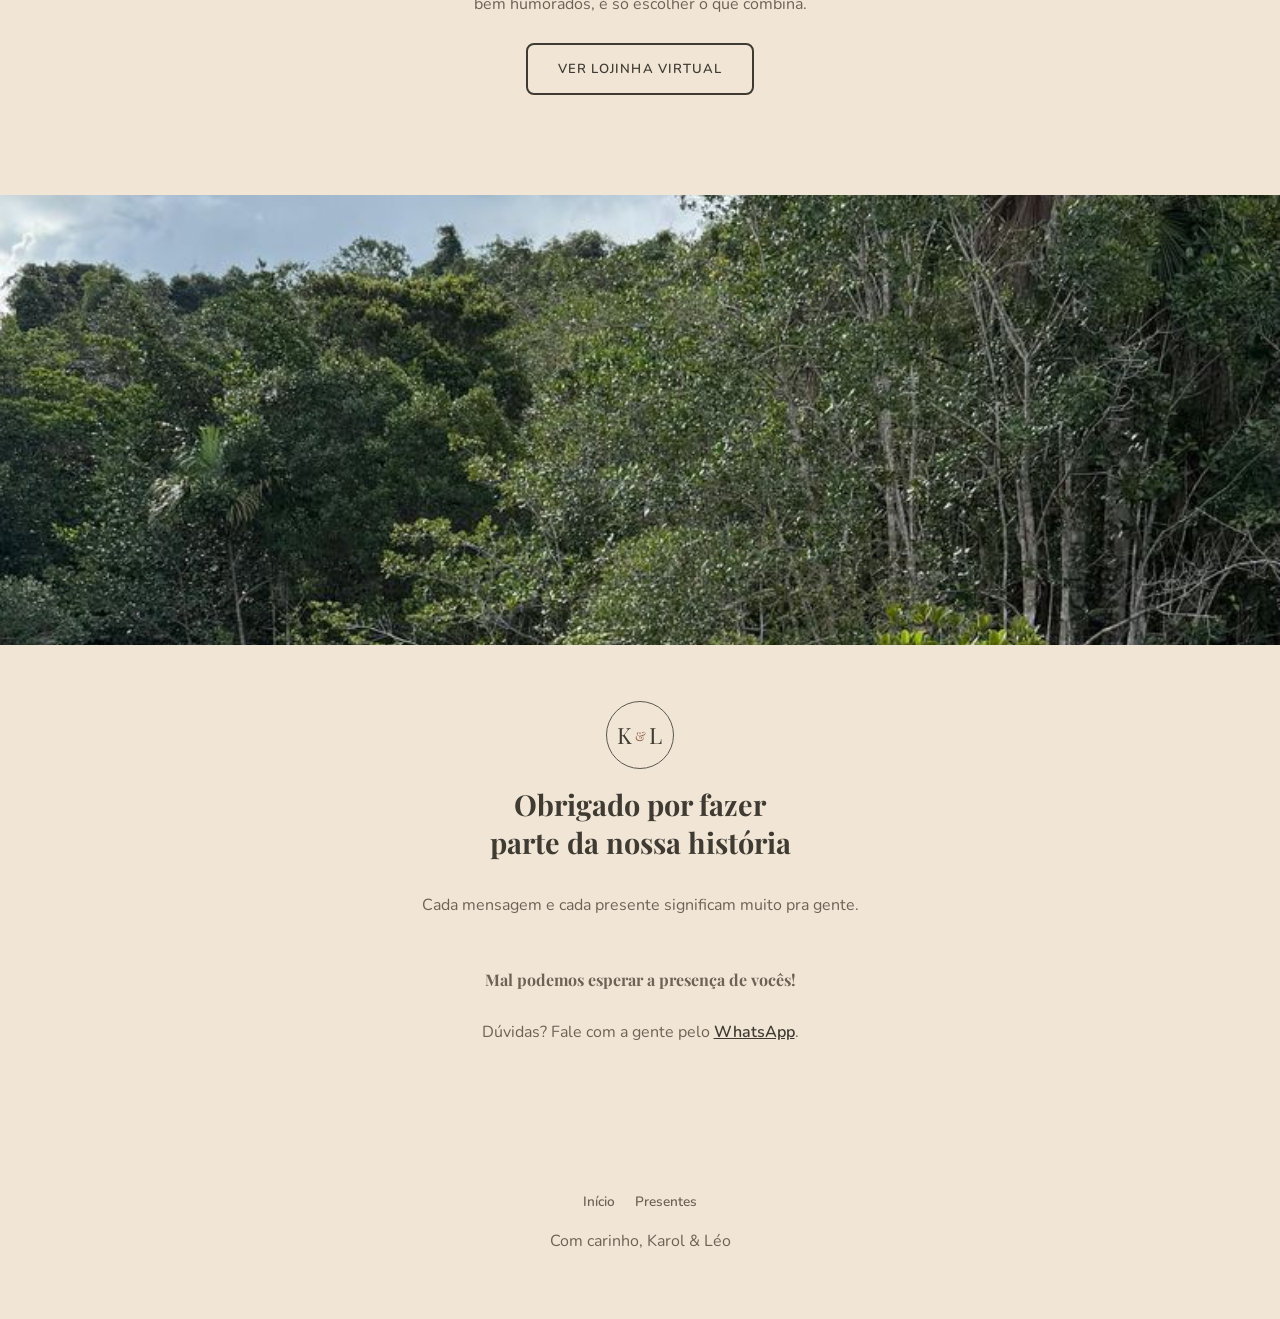
==== commit 4747fad6: "Atualiza textos do convite e do dress code Convite: troca "Vocês estão convidados / Um almoço simple" ====
--- a/karol-e-leo/index.html
+++ b/karol-e-leo/index.html
@@ -81,8 +81,8 @@
   <section class="invite" id="convite">
     <div class="invite__card">
       <p class="section-eyebrow">O grande dia</p>
-      <h2>Vocês estão convidados</h2>
-      <p class="invite__lead">Um almoço simples, com quem a gente ama. Contamos com você!</p>
+      <h2>Depois do sim… queremos celebrar com vocês.</h2>
+      <p class="invite__lead">Escolhemos reunir pessoas muito especiais para compartilhar conosco o início desse novo capítulo.</p>
 
       <div class="invite__divider" aria-hidden="true"></div>
 
@@ -122,9 +122,13 @@
   <!-- ===================== DRESS CODE ===================== -->
   <section class="dresscode">
     <div class="dresscode__content">
-      <p class="section-eyebrow">Dress code</p>
-      <h2>Vista as cores da festa</h2>
+      <p class="section-eyebrow">Para o nosso grande dia</p>
+      <h2>Traje esporte fino</h2>
       <p class="dresscode__lead">
+        Queremos que você se sinta à vontade para celebrar, brindar e
+        aproveitar cada momento conosco.
+      </p>
+      <p class="dresscode__note">
         Pedimos gentilmente para evitar branco, off-white, creme e preto —
         são as cores reservadas para a noiva e para a identidade visual da
         celebração.
@@ -138,14 +142,6 @@
             <span class="swatch swatch--avoid" style="--sw:#f5eee0" title="Off-white">✕</span>
             <span class="swatch swatch--avoid" style="--sw:#e6d7b8" title="Creme">✕</span>
             <span class="swatch swatch--avoid" style="--sw:#232323" title="Preto">✕</span>
-          </div>
-        </div>
-        <div class="swatch-group">
-          <p class="swatch-group__label">Fique à vontade</p>
-          <div class="swatch-row">
-            <span class="swatch" style="--sw:var(--dc-sky)" title="Azul claro">✓</span>
-            <span class="swatch" style="--sw:var(--dc-green)" title="Verde">✓</span>
-            <span class="swatch" style="--sw:var(--dc-pink)" title="Rosa">✓</span>
           </div>
         </div>
       </div>
--- a/karol-e-leo/styles.css
+++ b/karol-e-leo/styles.css
@@ -13,12 +13,6 @@
   --radius: 10px;
   --shadow: 0 10px 30px rgba(43, 36, 32, 0.12);
   font-size: 16px;
-
-  /* Cores literais do dress code (azul claro / verde / rosa) — fixas,
-     não seguem a paleta decorativa acima nem o tema claro/escuro. */
-  --dc-sky: #9db8d9;
-  --dc-green: #93b591;
-  --dc-pink: #e0a9b4;
 }
 
 * { box-sizing: border-box; }
@@ -653,6 +647,12 @@
 .dresscode__lead {
   color: var(--ink-light);
   font-size: 1.05rem;
+  margin-bottom: 18px;
+}
+
+.dresscode__note {
+  color: var(--ink-light);
+  font-size: 0.9rem;
   margin-bottom: 40px;
 }
 
